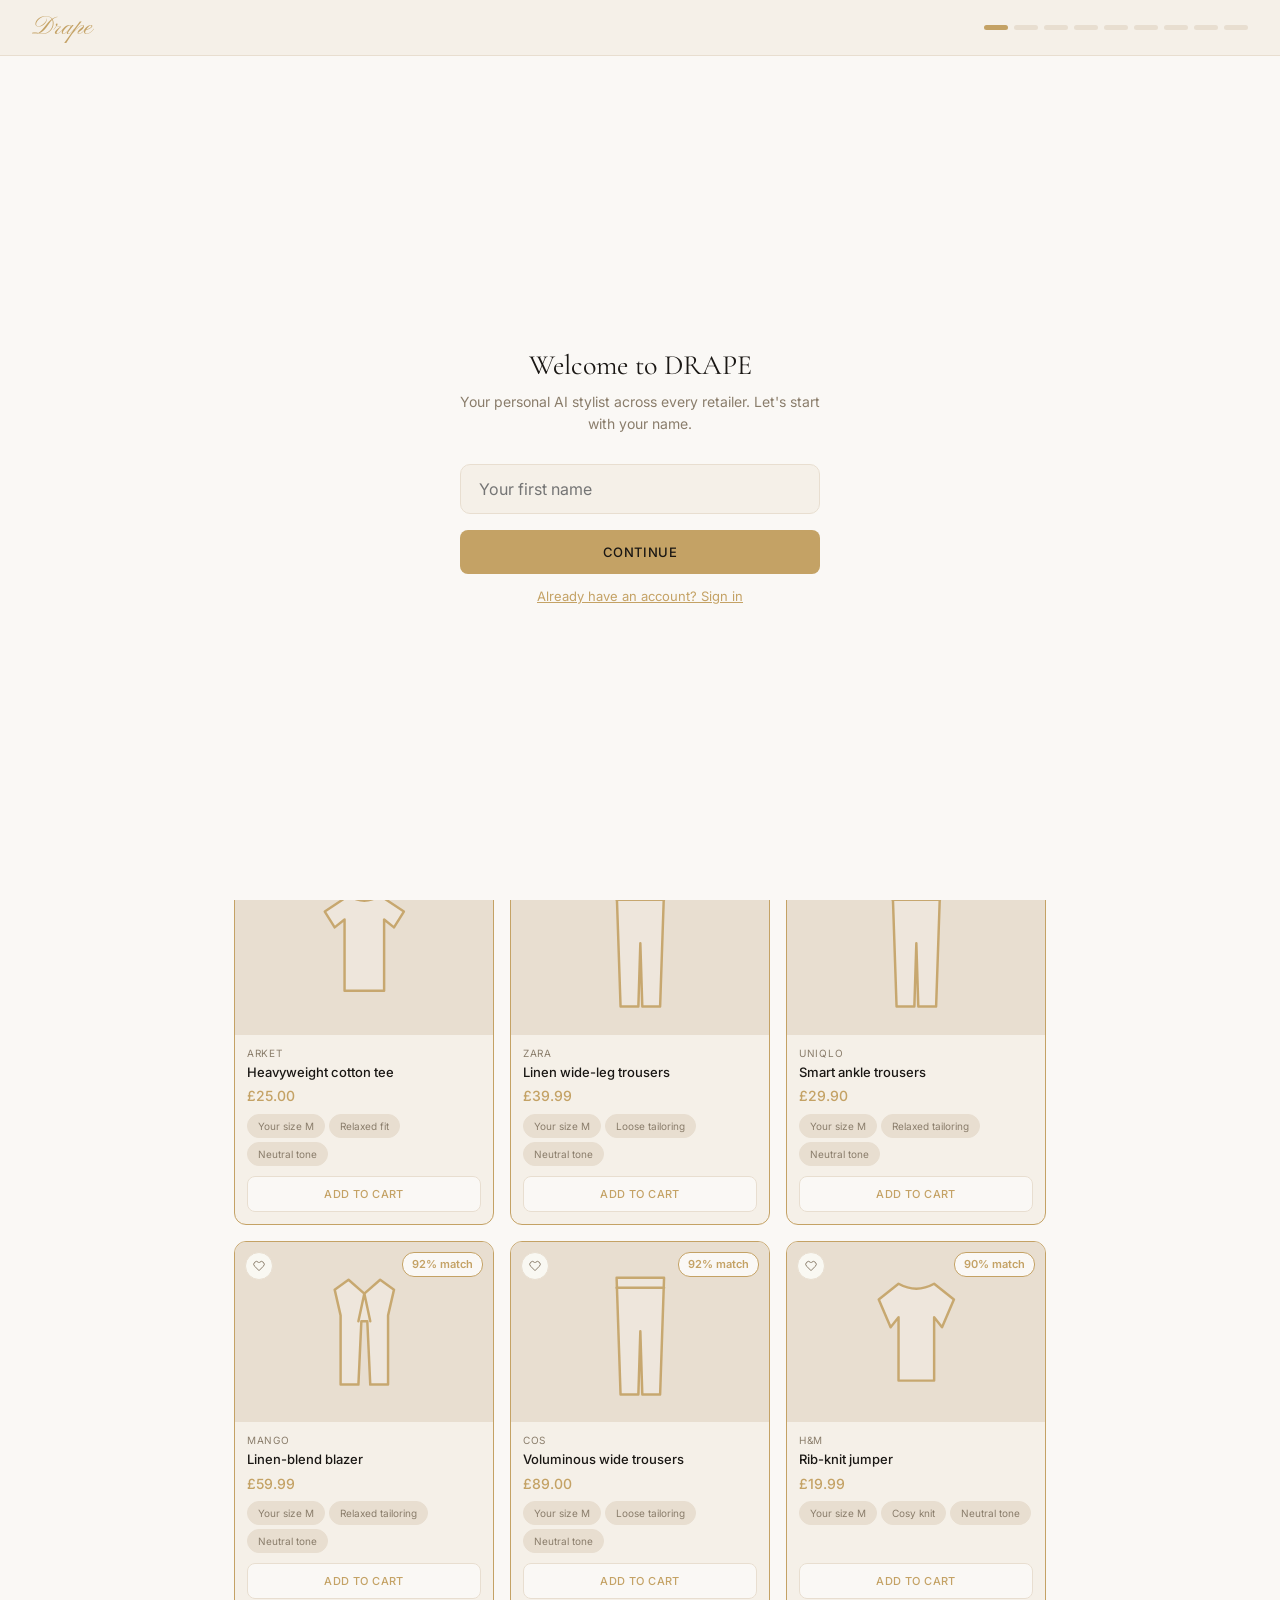
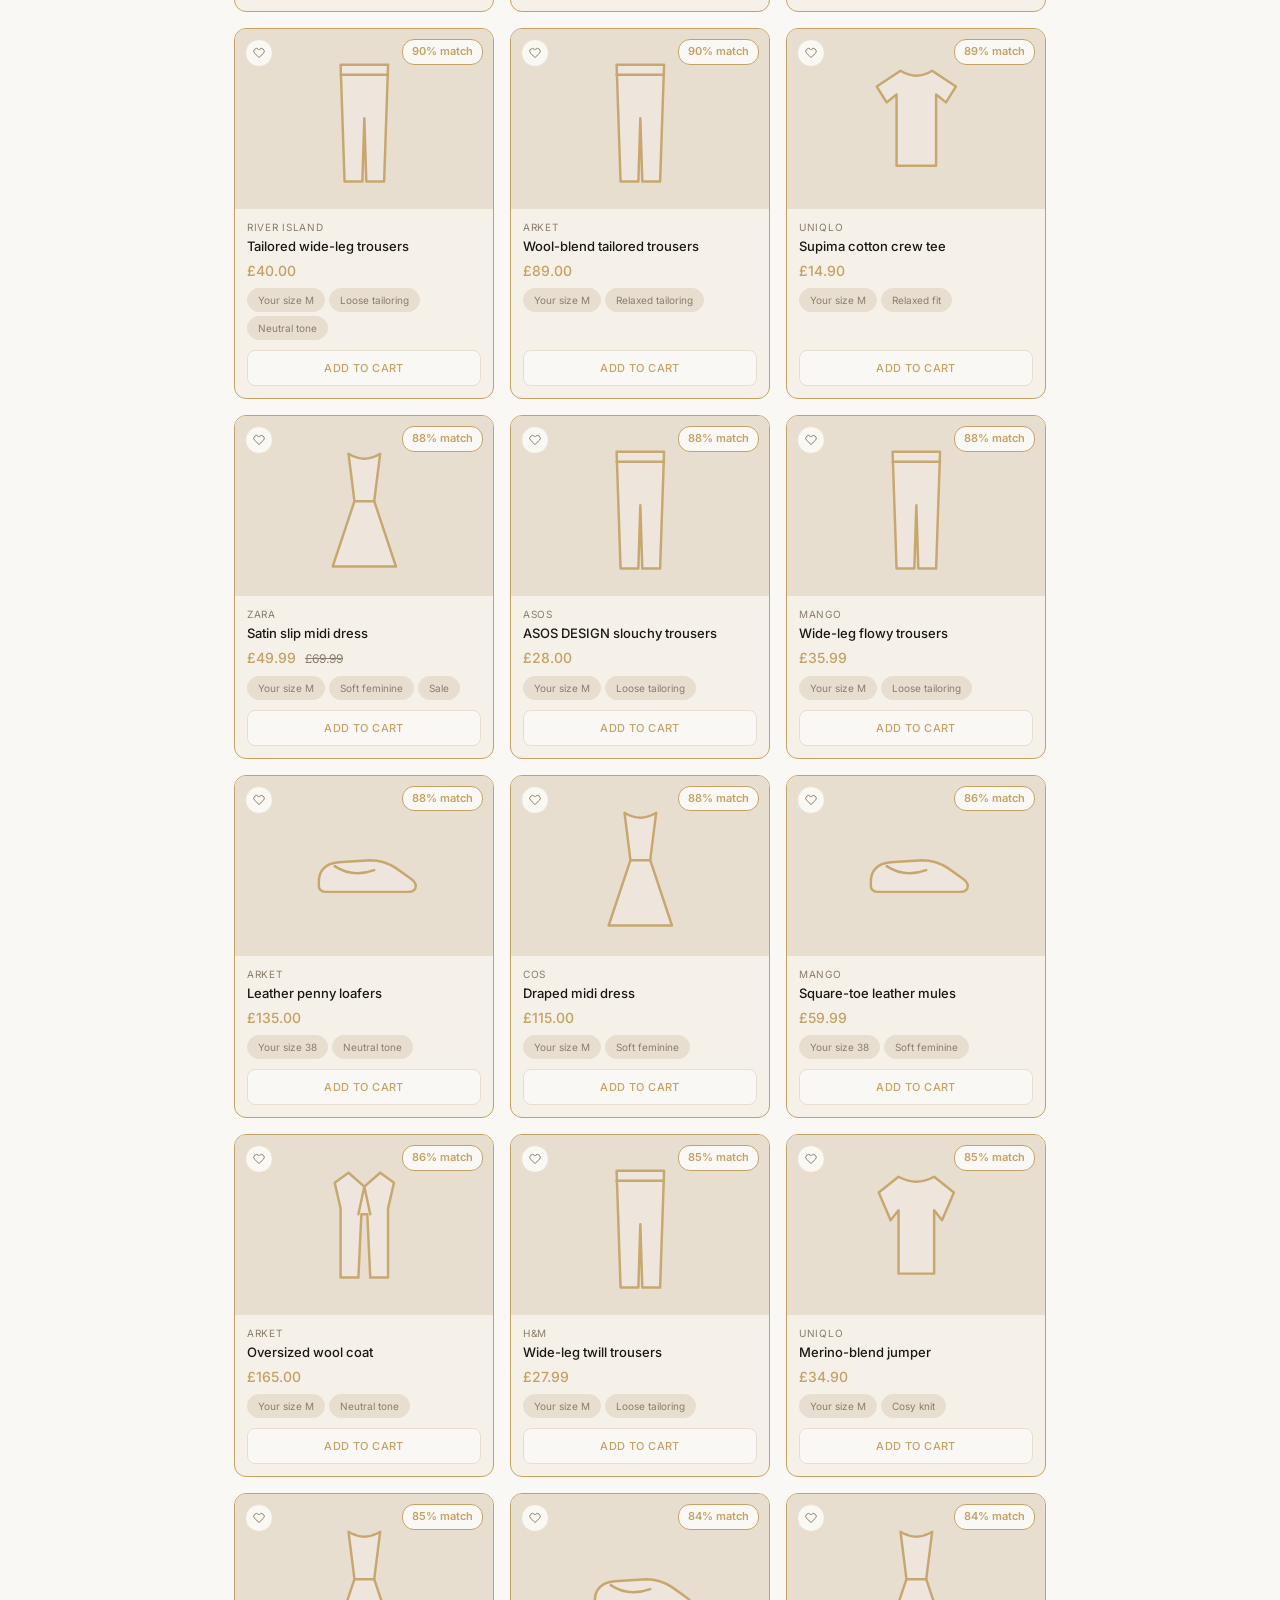
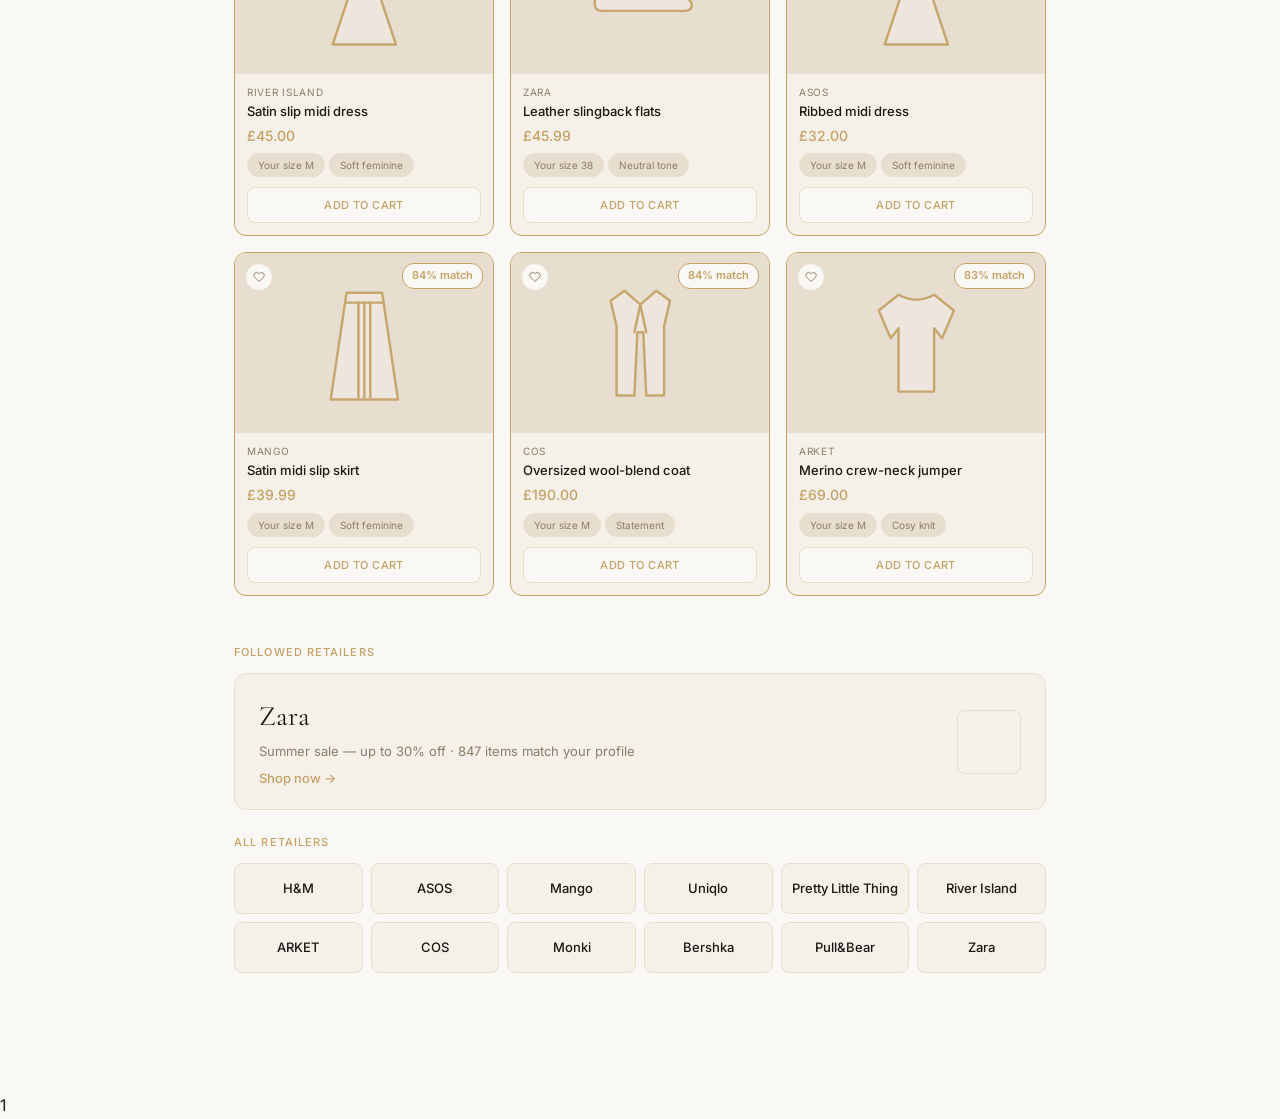
==== index.html @ b26347e7 "edited social feed UI" ====
<!DOCTYPE html>
<html lang="en">
<head>
  <meta charset="UTF-8">
  <meta name="viewport" content="width=device-width, initial-scale=1.0">
  <title>DRAPE — Wear What You Mean</title>
  <link rel="preconnect" href="https://fonts.googleapis.com">
  <link rel="preconnect" href="https://fonts.gstatic.com" crossorigin>
  <link href="https://fonts.googleapis.com/css2?family=Cormorant+Garamond:ital,wght@0,300;0,400;0,500;1,300;1,400&family=Inter:wght@400;500;600&family=Pinyon+Script&family=Playfair+Display:wght@400;500&display=swap" rel="stylesheet">
  <link rel="stylesheet" href="style.css">
</head>
<body>


<!-- ─── TOP NAV ─── -->
<nav>
  <a class="nav-logo" href="#" onclick="return showSection('feed')">Drape</a>
  <div class="nav-links">
    <a href="#" onclick="return showSection('feed')" id="nav-feed" class="active">Discover</a>
    <a href="#" onclick="return showSection('stylist')" id="nav-stylist">AI Stylist</a>
    <a href="#" onclick="return showSection('social')" id="nav-social">Social</a>
    <a href="#" onclick="return showSection('profile')" id="nav-profile">Profile</a>
    <a href="#" onclick="return showSection('cart')" id="nav-cart" class="nav-cart-link">
      <svg class="nav-cart-icon" width="15" height="15" viewBox="0 0 24 24" fill="none" stroke="currentColor" stroke-width="2"><circle cx="9" cy="21" r="1"/><circle cx="20" cy="21" r="1"/><path d="M1 1h4l2.68 13.39a2 2 0 0 0 2 1.61h9.72a2 2 0 0 0 2-1.61L23 6H6"/></svg>
      Cart<span class="nav-cart-count" id="navCartCount" style="display:none;">0</span>
    </a>
    <a href="#" class="nav-cta" onclick="return showSection('stylist')">Get Started</a>
  </div>
</nav>

<!-- ══════════════════════════════════════
     ONBOARDING FLOW
══════════════════════════════════════ -->
<div id="onboarding" style="display:none;position:fixed;inset:0;z-index:500;background:var(--off-white);flex-direction:column;">

  <div class="ob-nav">
    <span class="ob-logo">Drape</span>
    <div class="ob-dots" id="obDots"></div>
  </div>

  <div class="ob-screen active" id="ob0">
    <div class="ob-body">
      <div class="ob-heading">Welcome to DRAPE</div>
      <div class="ob-sub">Your personal AI stylist across every retailer. Let's start with your name.</div>
      <input class="ob-input" id="obNameInput" type="text" placeholder="Your first name" autocomplete="off">
      <button class="ob-btn" onclick="obNextFromName()">Continue</button>
      <div class="ob-link" onclick="obGoTo(10)">Already have an account? Sign in</div>
    </div>
  </div>

  <div class="ob-screen" id="ob1">
    <div class="ob-body">
      <div class="ob-heading">What's your style, <span id="obNameInDNA"></span>?</div>
      <div class="ob-sub">Pick the vibes that feel like you. This builds your style DNA.</div>
      <div class="ob-tag-grid" id="obTagGrid"></div>
      <button class="ob-btn" onclick="obGoTo(2)">Next</button>
    </div>
  </div>

  <div class="ob-screen" id="ob2">
    <div class="ob-body">
      <div class="ob-heading">Colours you love</div>
      <div class="ob-sub">Select the colour families that feel like your wardrobe.</div>
      <div class="ob-colour-grid" id="obLoveGrid"></div>
      <button class="ob-btn" onclick="obGoTo(3)" style="margin-top:20px;">Next</button>
    </div>
  </div>

  <div class="ob-screen" id="ob3">
    <div class="ob-body">
      <div class="ob-heading">Colours you avoid</div>
      <div class="ob-sub">These get filtered out of your recommendations.</div>
      <div class="ob-colour-grid" id="obAvoidGrid"></div>
      <button class="ob-btn" onclick="obGoTo(4)" style="margin-top:20px;">Next</button>
    </div>
  </div>

  <div class="ob-screen ob-screen-scroll" id="ob4">
    <div class="ob-body-scroll">
      <div class="ob-sf-header">
        <div>
          <div class="ob-heading">Your size &amp; fit</div>
          <div class="ob-sub">We'll filter every retailer to items that actually fit you.</div>
        </div>
        <button class="ob-guide-btn" onclick="obOpenGuide()">📏 Size guide</button>
      </div>

      <div class="ob-sf-section-label">Gender sizing</div>
      <div style="display:flex;gap:10px;margin-bottom:4px;">
        <button class="ob-gender-btn active" id="obGenderWomen" onclick="obSelectGender('women',this)">
          <span class="ob-gender-icon">♀</span> Women's
        </button>
        <button class="ob-gender-btn" id="obGenderMen" onclick="obSelectGender('men',this)">
          <span class="ob-gender-icon">♂</span> Men's
        </button>
      </div>

      <div class="ob-sf-divider"></div>
      <div class="ob-sf-section-label">Height</div>
      <div class="ob-sf-height-row">
        <input class="ob-sf-text-input ob-sf-short" id="obHeightFt" type="text" placeholder="ft">
        <input class="ob-sf-text-input ob-sf-short" id="obHeightIn" type="text" placeholder='in'>
        <div class="ob-sf-unit-toggle" id="obHeightUnit">
          <button class="ob-sf-toggle-btn active" onclick="obSetToggle('obHeightUnit', this); obToggleHeightUnit(this)">ft / in</button>
          <button class="ob-sf-toggle-btn" onclick="obSetToggle('obHeightUnit', this); obToggleHeightUnit(this)">cm</button>
        </div>
      </div>

      <div class="ob-sf-divider"></div>
      <div class="ob-sf-section-label">Tops &amp; outerwear</div>
      <div class="ob-sf-field-row">
        <div class="ob-sf-field">
          <div class="ob-sf-field-label">T-shirts &amp; tops</div>
          <select class="ob-sf-select" id="obSizeTshirt"><option value="">—</option><option>XS</option><option>S</option><option>M</option><option>L</option><option>XL</option><option>XXL</option></select>
        </div>
        <div class="ob-sf-field" data-gender="women">
          <div class="ob-sf-field-label">Shirts &amp; blouses</div>
          <select class="ob-sf-select" id="obSizeShirt"><option value="">—</option><option>XS</option><option>S</option><option>M</option><option>L</option><option>XL</option><option>XXL</option></select>
        </div>
      </div>
      <div class="ob-sf-field-row">
        <div class="ob-sf-field">
          <div class="ob-sf-field-label">Knitwear &amp; jumpers</div>
          <select class="ob-sf-select" id="obSizeKnit"><option value="">—</option><option>XS</option><option>S</option><option>M</option><option>L</option><option>XL</option><option>XXL</option></select>
        </div>
        <div class="ob-sf-field">
          <div class="ob-sf-field-label">Jackets &amp; coats</div>
          <select class="ob-sf-select" id="obSizeJacket"><option value="">—</option><option>XS</option><option>S</option><option>M</option><option>L</option><option>XL</option><option>XXL</option></select>
        </div>
      </div>

      <div class="ob-sf-divider"></div>
      <div class="ob-sf-section-label">Bottoms</div>
      <div class="ob-sf-field-row">
        <div class="ob-sf-field">
          <div class="ob-sf-field-label">Waist</div>
          <input class="ob-sf-text-input" id="obSizeWaist" type="text" placeholder='e.g. 30"'>
          <div class="ob-sf-hint">inches or cm</div>
        </div>
        <div class="ob-sf-field">
          <div class="ob-sf-field-label">Inside leg</div>
          <input class="ob-sf-text-input" id="obSizeLeg" type="text" placeholder='e.g. 30"'>
          <div class="ob-sf-hint">inches or cm</div>
        </div>
      </div>
      <div class="ob-sf-field-row" data-gender="women">
        <div class="ob-sf-field">
          <div class="ob-sf-field-label">Skirts</div>
          <select class="ob-sf-select" id="obSizeSkirt"><option value="">—</option><option>XS</option><option>S</option><option>M</option><option>L</option><option>XL</option><option>XXL</option></select>
        </div>
        <div class="ob-sf-field"></div>
      </div>

      <div class="ob-sf-divider" data-gender="women"></div>
      <div class="ob-sf-section-label" data-gender="women">Dresses &amp; occasionwear</div>
      <div class="ob-sf-field-row" data-gender="women">
        <div class="ob-sf-field">
          <div class="ob-sf-field-label">Dresses</div>
          <select class="ob-sf-select" id="obSizeDress"><option value="">—</option><option>XS</option><option>S</option><option>M</option><option>L</option><option>XL</option><option>XXL</option></select>
        </div>
        <div class="ob-sf-field">
          <div class="ob-sf-field-label">Jumpsuits</div>
          <select class="ob-sf-select" id="obSizeJumpsuit"><option value="">—</option><option>XS</option><option>S</option><option>M</option><option>L</option><option>XL</option><option>XXL</option></select>
        </div>
      </div>

      <div class="ob-sf-divider"></div>
      <div class="ob-sf-section-label">Footwear</div>
      <div class="ob-sf-field-row">
        <div class="ob-sf-field">
          <div class="ob-sf-field-label">Shoe size</div>
          <select class="ob-sf-select" id="obSizeShoe">
            <option value="">—</option>
            <option>2</option><option>2.5</option><option>3</option><option>3.5</option>
            <option>4</option><option>4.5</option><option>5</option><option>5.5</option>
            <option>6</option><option>6.5</option><option>7</option><option>7.5</option>
            <option>8</option><option>8.5</option><option>9</option><option>9.5</option>
            <option>10</option><option>10.5</option><option>11</option><option>11.5</option>
            <option>12</option><option>13</option>
          </select>
        </div>
        <div class="ob-sf-field"></div>
      </div>

      <button class="ob-btn" onclick="obGoTo(5)" style="margin-top:20px;flex-shrink:0;">Next</button>
    </div>
  </div>

  <!-- SIZE GUIDE OVERLAY -->
  <div class="ob-guide-overlay" id="obGuideOverlay">
    <div class="ob-guide-sheet">
      <div class="ob-guide-head">
        <span class="ob-guide-title">Size guide</span>
        <button class="ob-guide-close" onclick="obCloseGuide()">✕ Close</button>
      </div>
      <div class="ob-guide-body">
        <div class="ob-guide-gender-toggle">
          <button class="ob-sf-toggle-btn active" id="obGuideWomen" onclick="obGuideGender('women')">Women's</button>
          <button class="ob-sf-toggle-btn" id="obGuideMen" onclick="obGuideGender('men')">Men's</button>
        </div>

        <div class="ob-guide-section">How to measure</div>
        <div class="ob-guide-step"><div class="ob-guide-num">1</div><div><strong>Chest / bust</strong> — around the fullest part of your chest, tape parallel to the floor. <span>Leave a finger's width of room.</span></div></div>
        <div class="ob-guide-step"><div class="ob-guide-num">2</div><div><strong>Waist</strong> — around your natural waist, roughly an inch above your belly button. <span>Breathe out naturally first.</span></div></div>
        <div class="ob-guide-step"><div class="ob-guide-num">3</div><div><strong>Hips</strong> — around the fullest part of your hips, 7–9 inches below your waist. <span>Stand with feet together.</span></div></div>
        <div class="ob-guide-step"><div class="ob-guide-num">4</div><div><strong>Inside leg</strong> — from your crotch seam to the bottom of your ankle. <span>Stand straight, feet slightly apart.</span></div></div>

        <div class="ob-guide-divider"></div>
        <div class="ob-guide-section ob-guide-section-women">Women's clothing sizes</div>
        <table class="ob-guide-table ob-guide-section-women">
          <tr><th>Size</th><th>Chest (in)</th><th>Waist (in)</th><th>Hips (in)</th></tr>
          <tr><td>XS</td><td>30–32</td><td>22–24</td><td>32–34</td></tr>
          <tr><td>S</td><td>32–34</td><td>24–26</td><td>34–36</td></tr>
          <tr><td>M</td><td>34–36</td><td>26–28</td><td>36–38</td></tr>
          <tr><td>L</td><td>36–38</td><td>28–30</td><td>38–40</td></tr>
          <tr><td>XL</td><td>38–40</td><td>30–32</td><td>40–42</td></tr>
        </table>
        <div class="ob-guide-section ob-guide-section-men" style="display:none;">Men's clothing sizes</div>
        <table class="ob-guide-table ob-guide-section-men" style="display:none;">
          <tr><th>Size</th><th>Chest (in)</th><th>Waist (in)</th><th>Neck (in)</th></tr>
          <tr><td>XS</td><td>34–36</td><td>28–30</td><td>14–14.5</td></tr>
          <tr><td>S</td><td>36–38</td><td>30–32</td><td>14.5–15</td></tr>
          <tr><td>M</td><td>38–40</td><td>32–34</td><td>15–15.5</td></tr>
          <tr><td>L</td><td>40–42</td><td>34–36</td><td>15.5–16</td></tr>
          <tr><td>XL</td><td>42–44</td><td>36–38</td><td>16–16.5</td></tr>
        </table>

        <div class="ob-guide-divider"></div>
        <div class="ob-guide-section">Jeans &amp; trousers — waist sizes</div>
        <table class="ob-guide-table">
          <tr><th>Waist (in)</th><th>UK women's</th><th>UK men's</th><th>EU</th></tr>
          <tr><td>26"</td><td>8</td><td>—</td><td>36</td></tr>
          <tr><td>28"</td><td>10</td><td>28</td><td>38</td></tr>
          <tr><td>30"</td><td>12</td><td>30</td><td>40</td></tr>
          <tr><td>32"</td><td>14</td><td>32</td><td>42</td></tr>
          <tr><td>34"</td><td>16</td><td>34</td><td>44</td></tr>
        </table>

        <div class="ob-guide-divider"></div>
        <div class="ob-guide-section">Shoe sizes</div>
        <table class="ob-guide-table">
          <tr><th>UK W</th><th>UK M</th><th>EU</th><th>US W</th><th>US M</th></tr>
          <tr><td>4</td><td>3</td><td>37</td><td>6</td><td>5</td></tr>
          <tr><td>5</td><td>4</td><td>38</td><td>7</td><td>6</td></tr>
          <tr><td>6</td><td>5</td><td>39</td><td>8</td><td>7</td></tr>
          <tr><td>7</td><td>6</td><td>40</td><td>9</td><td>8</td></tr>
          <tr><td>8</td><td>7</td><td>41</td><td>10</td><td>9</td></tr>
        </table>

        <div class="ob-guide-divider"></div>
        <div class="ob-guide-section">Tips</div>
        <div class="ob-guide-tip"><span class="ob-guide-tip-icon">↗</span><div>Between sizes? <span>Size up for outerwear and knitwear, size down for fitted tops and dresses.</span></div></div>
        <div class="ob-guide-tip"><span class="ob-guide-tip-icon">⚖</span><div>Sizes vary by brand — <span>DRAPE shows each retailer's own label once your measurements are saved.</span></div></div>
        <div class="ob-guide-tip"><span class="ob-guide-tip-icon">📐</span><div>No tape measure? <span>Use a piece of string, then lay it flat against a ruler.</span></div></div>
      </div>
    </div>
  </div>

  <div class="ob-screen ob-screen-feed" id="ob5">
    <div class="ob-feed-header">
      <div class="ob-heading" style="font-size:24px;">Like the looks you love</div>
      <div class="ob-sub" style="margin-bottom:0;max-width:100%;text-align:center;">Tap the heart on outfits that feel like you.</div>
    </div>
    <div class="ob-feed-scroll">
      <div class="ob-feed-grid" id="obFeedGrid"></div>
    </div>
    <div class="ob-feed-footer">
      <button class="ob-btn" id="obFeedBtn" style="max-width:480px;">Done — build my profile</button>
    </div>
  </div>

  <div class="ob-screen" id="ob6">
    <div class="ob-body">
      <div style="text-align:center;max-width:340px;">
        <div class="ob-spinner"></div>
        <div class="ob-heading" style="font-size:22px;">Formulating your style profile</div>
        <div class="ob-proc-label" id="obProcLabel">Analysing your taste...</div>
        <div class="ob-prog-wrap"><div class="ob-prog-bar" id="obProgBar" style="width:0%"></div></div>
      </div>
    </div>
  </div>

  <div class="ob-screen" id="ob7">
    <div class="ob-body">
      <div class="ob-check-icon">
        <svg width="28" height="28" viewBox="0 0 24 24" fill="none" stroke="#1A1714" stroke-width="2.5"><polyline points="20 6 9 17 4 12"/></svg>
      </div>
      <div class="ob-heading" style="font-size:22px;margin-bottom:6px;">Style profile formulated</div>
      <div class="ob-sub" style="margin-bottom:20px;">Fashion recommendations ready for you, <span id="obNameInReady" style="color:var(--gold);font-weight:500;"></span>.</div>
      <ul class="ob-check-list">
        <li><div class="ob-tick"><svg width="12" height="12" viewBox="0 0 24 24" fill="none" stroke="var(--gold)" stroke-width="2.5"><polyline points="20 6 9 17 4 12"/></svg></div>Style DNA analysed</li>
        <li><div class="ob-tick"><svg width="12" height="12" viewBox="0 0 24 24" fill="none" stroke="var(--gold)" stroke-width="2.5"><polyline points="20 6 9 17 4 12"/></svg></div>Outfit preferences learned</li>
        <li><div class="ob-tick"><svg width="12" height="12" viewBox="0 0 24 24" fill="none" stroke="var(--gold)" stroke-width="2.5"><polyline points="20 6 9 17 4 12"/></svg></div>Match scores calculated across 12 retailers</li>
        <li><div class="ob-tick"><svg width="12" height="12" viewBox="0 0 24 24" fill="none" stroke="var(--gold)" stroke-width="2.5"><polyline points="20 6 9 17 4 12"/></svg></div>Fashion recommendations formulated</li>
      </ul>
      <button class="ob-btn" onclick="obGoTo(8)">See my recommendations</button>
    </div>
  </div>

  <div class="ob-screen" id="ob8">
    <div class="ob-body">
      <div class="ob-heading" style="font-size:22px;margin-bottom:6px;">Your recommendations are ready</div>
      <div class="ob-sub" style="margin-bottom:20px;">Sign up to unlock your personalised feed, <span id="obNameInSignup" style="color:var(--gold);font-weight:500;"></span>.</div>
      <div class="ob-card">
        <div class="ob-field-wrap"><div class="ob-field-label">Email</div><input class="ob-field" type="email" placeholder="you@example.com"></div>
        <div class="ob-field-wrap"><div class="ob-field-label">Password</div><input class="ob-field" type="password" placeholder="Create a password"></div>
        <div class="ob-field-wrap"><div class="ob-field-label">Confirm password</div><input class="ob-field" type="password" placeholder="Repeat your password"></div>
        <button class="ob-btn" style="max-width:100%;margin-top:8px;" onclick="obFinish(true)">Create account &amp; see my feed</button>
        <div class="ob-link" onclick="obGoTo(10)" style="margin-top:10px;">Already have an account? Sign in</div>
      </div>
    </div>
  </div>

  <div class="ob-screen" id="ob9"></div>

  <div class="ob-screen" id="ob10">
    <div class="ob-body">
      <div class="ob-heading" style="font-size:24px;margin-bottom:6px;">Welcome back</div>
      <div class="ob-sub" style="margin-bottom:20px;">Sign in to your DRAPE account.</div>
      <div class="ob-card">
        <div class="ob-field-wrap"><div class="ob-field-label">Email</div><input class="ob-field" type="email" placeholder="you@example.com"></div>
        <div class="ob-field-wrap">
          <div style="display:flex;justify-content:space-between;align-items:center;margin-bottom:4px;">
            <div class="ob-field-label" style="margin-bottom:0;">Password</div>
            <span class="ob-link" style="margin-top:0;" onclick="obGoTo(11)">Forgot password?</span>
          </div>
          <input class="ob-field" type="password" placeholder="Your password">
        </div>
        <button class="ob-btn" style="max-width:100%;margin-top:8px;" onclick="obFinish()">Sign in</button>
        <div class="ob-link" onclick="obGoTo(0)" style="margin-top:10px;">Don't have an account? Sign up</div>
      </div>
    </div>
  </div>

  <div class="ob-screen" id="ob11">
    <div class="ob-body">
      <div class="ob-heading" style="font-size:24px;margin-bottom:6px;">Reset your password</div>
      <div class="ob-sub" style="margin-bottom:24px;">Enter the email address on your account and we'll send you a reset link.</div>
      <div class="ob-card">
        <div class="ob-field-wrap" style="margin-bottom:16px;">
          <div class="ob-field-label">Email address</div>
          <input class="ob-field" id="obResetEmail" type="email" placeholder="you@example.com">
        </div>
        <button class="ob-btn" style="max-width:100%;" onclick="obSendReset()">Send reset link</button>
        <div class="ob-link" onclick="obGoTo(10)" style="margin-top:10px;">Back to sign in</div>
      </div>
    </div>
  </div>

  <div class="ob-screen" id="ob12">
    <div class="ob-body">
      <div class="ob-email-icon">
        <svg width="28" height="28" viewBox="0 0 24 24" fill="none" stroke="var(--gold)" stroke-width="2"><path d="M4 4h16c1.1 0 2 .9 2 2v12c0 1.1-.9 2-2 2H4c-1.1 0-2-.9-2-2V6c0-1.1.9-2 2-2z"/><polyline points="22,6 12,13 2,6"/></svg>
      </div>
      <div class="ob-heading" style="font-size:22px;margin-bottom:6px;">Check your inbox</div>
      <div class="ob-sub" style="margin-bottom:24px;">We've sent a reset link to <span id="obResetEmailDisplay" style="color:var(--gold);font-weight:500;"></span>. It may take a minute to arrive.</div>
      <button class="ob-btn" onclick="obGoTo(10)">Back to sign in</button>
      <div class="ob-link" onclick="obGoTo(11)" style="margin-top:10px;">Didn't get it? Resend</div>
    </div>
  </div>

</div>

<!-- ══════════════════════════════════════
     SECTION 1: FEED
══════════════════════════════════════ -->
<section id="feed" class="active">


  <div class="feed-hero fade-up">
    <h1>One app.<br><em>Every retailer.</em><br>One AI that knows you.</h1>
    <p>Discover fashion multiple retailers, filtered to your size, style, and taste. No more switching tabs.</p>
    <div class="hero-actions">
      <button class="btn-primary" onclick="return showSection('stylist')">
        <svg width="16" height="16" viewBox="0 0 24 24" fill="none" stroke="currentColor" stroke-width="2"><polygon points="12 2 15.09 8.26 22 9.27 17 14.14 18.18 21.02 12 17.77 5.82 21.02 7 14.14 2 9.27 8.91 8.26 12 2"/></svg>
        Talk to my stylist
      </button>
      <button class="btn-outline" onclick="return showSection('social')">See what's trending</button>
    </div>
  </div>


  <div class="feed-content">


  <div class="search-wrapper fade-up delay-1">
    <input class="search-input" id="homeSearch" type="text" placeholder="Search retailers, brands, styles…" autocomplete="off" onkeydown="if(event.key==='Enter'){event.preventDefault();submitHomeSearch();}">
    <button class="search-btn" onclick="submitHomeSearch()">Search</button>
  </div>


  <div class="pill-row fade-up delay-1">
    <span class="pill on" onclick="togglePill(this)">For you</span>
    <span class="pill" onclick="togglePill(this)">Today's Deals</span>
    <span class="pill" onclick="togglePill(this)">Trending</span>
    <span class="pill" onclick="togglePill(this)">Clothing</span>
    <span class="pill" onclick="togglePill(this)">Accessories</span>
    <span class="pill" onclick="togglePill(this)">Shoes</span>
  </div>


  <div class="stylist-bar fade-up delay-2" onclick="return showSection('stylist')">
    <div class="stylist-bar-left">
      <div class="stylist-icon">
        <svg width="18" height="18" viewBox="0 0 24 24" fill="none" stroke="#1A1714" stroke-width="2"><polygon points="12 2 15.09 8.26 22 9.27 17 14.14 18.18 21.02 12 17.77 5.82 21.02 7 14.14 2 9.27 8.91 8.26 12 2"/></svg>
      </div>
      <div>
        <div class="stylist-bar-title">Ask your AI Stylist</div>
        <div class="stylist-bar-sub">Tell us what you need — we'll find the perfect look</div>
      </div>
    </div>
    <svg width="18" height="18" viewBox="0 0 24 24" fill="none" stroke="rgba(26,23,20,0.55)" stroke-width="2"><line x1="5" y1="12" x2="19" y2="12"/><polyline points="12 5 19 12 12 19"/></svg>
  </div>


  <!-- Filtered product results for the active pill (shared catalogue, same cards as store pages) -->
  <div class="section-label fade-up delay-2 home-grid-head">
    <span id="homeGridLabel">For you</span>
    <span id="homeGridCount" class="home-grid-count"></span>
  </div>
  <div class="rc-grid home-grid fade-up delay-2" id="homeGrid"></div>


  <div class="section-label fade-up delay-2">Followed Retailers</div>
  <div class="featured-card fade-up delay-2" onclick="openRetailer('zara')" style="cursor:pointer;">
    <div>
      <div class="brand">Zara</div>
      <div class="sub">Summer sale — up to 30% off · 847 items match your profile</div>
      <div class="cta">Shop now →</div>
    </div>
    <div style="width:64px;height:64px;background:var(--gold-pale);border-radius:8px;border:1px solid var(--gold-border);"></div>
  </div>


  <div class="section-label fade-up delay-3">All Retailers</div>
  <div class="retailers-grid fade-up delay-3">
    <div class="retailer-tile" onclick="openRetailer('hm')"><div class="r-name">H&M</div></div>
    <div class="retailer-tile" onclick="openRetailer('asos')"><div class="r-name">ASOS</div></div>
    <div class="retailer-tile" onclick="openRetailer('mango')"><div class="r-name">Mango</div></div>
    <div class="retailer-tile" onclick="openRetailer('uniqlo')"><div class="r-name">Uniqlo</div></div>
    <div class="retailer-tile" onclick="openRetailer('plt')"><div class="r-name">Pretty Little Thing</div></div>
    <div class="retailer-tile" onclick="openRetailer('riverisland')"><div class="r-name">River Island</div></div>
    <div class="retailer-tile" onclick="openRetailer('arket')"><div class="r-name">ARKET</div></div>
    <div class="retailer-tile" onclick="openRetailer('cos')"><div class="r-name">COS</div></div>
    <div class="retailer-tile" onclick="openRetailer('monki')"><div class="r-name">Monki</div></div>
    <div class="retailer-tile" onclick="openRetailer('bershka')"><div class="r-name">Bershka</div></div>
    <div class="retailer-tile" onclick="openRetailer('pullbear')"><div class="r-name">Pull&Bear</div></div>
    <div class="retailer-tile" onclick="openRetailer('zara')"><div class="r-name">Zara</div></div>
  </div>


  </div>


</section>


<!-- ══════════════════════════════════════
     SECTION 2: AI STYLIST
══════════════════════════════════════ -->
<section id="stylist">
  <div class="stylist-page">
    <div class="stylist-header">
      <div>
        <h2>Your AI Stylist</h2>
        <div style="font-size:12px;color:var(--text-muted);margin-top:2px;">Powered by Parloa · Microsoft Azure AI</div>
      </div>
      <div class="advisor-toggle">
        <button class="advisor-btn active" onclick="setAdvisor(this)">
          <svg width="14" height="14" viewBox="0 0 24 24" fill="none" stroke="currentColor" stroke-width="2"><polygon points="12 2 15.09 8.26 22 9.27 17 14.14 18.18 21.02 12 17.77 5.82 21.02 7 14.14 2 9.27 8.91 8.26 12 2"/></svg>
          AI Stylist
        </button>
        <button class="advisor-btn" onclick="setAdvisor(this)">
          <svg width="14" height="14" viewBox="0 0 24 24" fill="none" stroke="currentColor" stroke-width="2"><path d="M22 16.92v3a2 2 0 0 1-2.18 2 19.79 19.79 0 0 1-8.63-3.07A19.5 19.5 0 0 1 4.69 12 19.79 19.79 0 0 1 1.65 3.35 2 2 0 0 1 3.62 1.18h3a2 2 0 0 1 2 1.72c.127.96.361 1.903.7 2.81a2 2 0 0 1-.45 2.11L7.91 8.73a16 16 0 0 0 6.29 6.29l1.6-1.6a2 2 0 0 1 2.11-.45c.907.339 1.85.573 2.81.7A2 2 0 0 1 22 16.92z"/></svg>
          Call Advisor
        </button>
      </div>
    </div>


    <div class="chat-window" id="chatWindow">
      <div class="chat-bubble bot fade-up">
        <div class="bubble-tag">DRAPE AI</div>
        Hi! What can I help you with today?
      </div>
    </div>


    <div class="chat-input-area">
      <div class="chat-rating" id="chat-rating" style = "display:none;">
        <span>Rate this response:</span>
        <div class="stars">
          <span onclick="setRating(1)">★</span>
          <span onclick="setRating(2)">★</span>
          <span onclick="setRating(3)">★</span>
          <span onclick="setRating(4)">★</span>
          <span onclick="setRating(5)" class="empty">★</span>
        </div>
      </div>
      <div class="chat-input-row">
        <textarea class="chat-input" id="chatInput" placeholder="Reply to your stylist…" onkeydown="handleEnter(event)"></textarea>
        <button class="chat-send" onclick="sendMessage()">Send →</button>
      </div>
    </div>
  </div>
</section>


<!-- ══════════════════════════════════════
     SECTION 3: SOCIAL
══════════════════════════════════════ -->
<section id="social" style="padding:64px 0 0;">


  <!-- Immersive one-post-per-screen feed (rendered dynamically) -->
  <div class="reels" id="reelsFeed"></div>


  <!-- Prev / next jump chevrons (desktop) -->
  <div class="reels-chevrons">
    <button class="chev-btn" aria-label="Previous post" onclick="reelsScroll(-1)">
      <svg width="18" height="18" viewBox="0 0 24 24" fill="none" stroke="currentColor" stroke-width="2"><polyline points="18 15 12 9 6 15"/></svg>
    </button>
    <button class="chev-btn" aria-label="Next post" onclick="reelsScroll(1)">
      <svg width="18" height="18" viewBox="0 0 24 24" fill="none" stroke="currentColor" stroke-width="2"><polyline points="6 9 12 15 18 9"/></svg>
    </button>
  </div>


  <!-- Comments panel: side drawer on desktop, bottom sheet on mobile -->
  <div class="comments-overlay" id="commentsOverlay" onclick="closeComments()">
    <div class="comments-panel" onclick="event.stopPropagation()">
      <div class="comments-head">
        <h3>Comments</h3>
        <button class="comments-close" aria-label="Close comments" onclick="closeComments()">
          <svg width="18" height="18" viewBox="0 0 24 24" fill="none" stroke="currentColor" stroke-width="2"><line x1="18" y1="6" x2="6" y2="18"/><line x1="6" y1="6" x2="18" y2="18"/></svg>
        </button>
      </div>
      <div class="comments-list" id="commentsList"></div>
      <div class="comments-input-row">
        <div class="comment-av">AB</div>
        <input class="comment-input" id="commentInput" type="text" placeholder="Add a comment…">
        <button class="comment-send" aria-label="Send comment">
          <svg width="18" height="18" viewBox="0 0 24 24" fill="none" stroke="var(--gold)" stroke-width="2"><line x1="22" y1="2" x2="11" y2="13"/><polygon points="22 2 15 22 11 13 2 9 22 2"/></svg>
        </button>
      </div>
    </div>
  </div>


</section>


<!-- ══════════════════════════════════════
     SECTION 4: PROFILE
══════════════════════════════════════ -->
<section id="profile">
  <div class="profile-layout">


    <div class="profile-header fade-up">
      <div class="profile-av-large" id="profileAvatar">AB</div>
      <div style="flex:1;">
        <div class="profile-name">Alicia Baquero</div>
        <div class="profile-sub">Size M · 5'4" · Colombian · London</div>
        <div class="profile-stats">
          <div class="stat-item"><div class="stat-num">314</div><div class="stat-lbl">Matched</div></div>
          <div class="stat-item"><div class="stat-num">18</div><div class="stat-lbl">Saved</div></div>
          <div class="stat-item"><div class="stat-num">5</div><div class="stat-lbl">Ordered</div></div>
          <div class="stat-item"><div class="stat-num">12</div><div class="stat-lbl">Posts</div></div>
        </div>
      </div>
      <button class="btn-outline" style="font-size:13px;padding:10px 20px;">Edit profile</button>
    </div>


    <div class="profile-grid fade-up delay-1">


      <div class="profile-card">
        <h3>What DRAPE knows</h3>
        <div class="knows-row"><span class="knows-label">Neutral palettes</span><div class="knows-track"><div class="knows-fill" style="width:80%"></div></div><span class="knows-pct">80%</span></div>
        <div class="knows-row"><span class="knows-label">Oversized fits</span><div class="knows-track"><div class="knows-fill" style="width:65%"></div></div><span class="knows-pct">65%</span></div>
        <div class="knows-row"><span class="knows-label">Loose tailoring</span><div class="knows-track"><div class="knows-fill" style="width:55%"></div></div><span class="knows-pct">55%</span></div>
        <div class="knows-row"><span class="knows-label">Minimal print</span><div class="knows-track"><div class="knows-fill" style="width:70%"></div></div><span class="knows-pct">70%</span></div>
        <div class="knows-row"><span class="knows-label">Bold colour</span><div class="knows-track"><div class="knows-fill" style="width:22%"></div></div><span class="knows-pct">22%</span></div>
        <div style="margin-top:6px;padding-top:10px;border-top:0.5px solid var(--divider);">
          <div style="font-size:11px;color:var(--text-muted);margin-bottom:4px;">You own everything DRAPE knows. Tap to edit or delete — instantly.</div>
          <a class="export-link" href="#">Export my data</a>
        </div>
      </div>


      <div class="profile-card">
        <h3>Your style DNA</h3>
        <div class="dna-tags" style="margin-bottom:16px;">
          <span class="dna-tag">Soft feminine</span>
          <span class="dna-tag">Relaxed tailoring</span>
          <span class="dna-tag">Earthy pinks</span>
          <span class="dna-tag">Minimal print</span>
          <span class="dna-tag">Smart casual</span>
          <span class="dna-tag">Streetwear-lite</span>
        </div>
        <h3>Colour palette</h3>
        <div id="profilePalette" style="display:flex;gap:8px;align-items:center;margin-bottom:16px;flex-wrap:wrap;">
          <div style="width:28px;height:28px;border-radius:50%;background:#D4A0A8;border:1px solid var(--gold-border);"></div>
          <div style="width:28px;height:28px;border-radius:50%;background:#A8B8D4;border:1px solid var(--gold-border);"></div>
          <div style="width:28px;height:28px;border-radius:50%;background:#E8D9C8;border:1px solid var(--gold-border);"></div>
          <div style="width:28px;height:28px;border-radius:50%;background:#C4A882;border:1px solid var(--gold-border);"></div>
        </div>
        <h3 style="margin-bottom:8px;">Avoids</h3>
        <div id="profileAvoids">
          <div class="avoids-row">Neons · bright red<span class="del-btn" onclick="this.closest('.avoids-row').style.opacity='0.4'">✕ delete</span></div>
          <div class="avoids-row">Orange<span class="del-btn" onclick="this.closest('.avoids-row').style.opacity='0.4'">✕ delete</span></div>
        </div>
      `</div>


      <div class="profile-card" style="grid-column:1/-1;">
        <h3>Body &amp; fit</h3>
        <div style="display:grid;grid-template-columns:repeat(4,1fr);gap:16px;">
          <div><div style="font-size:11px;color:var(--text-muted);text-transform:uppercase;letter-spacing:0.08em;margin-bottom:4px;">Height</div><div id="profileHeight" style="font-size:18px;font-family:var(--font-display);color:var(--text-dark);">—</div></div>
          <div><div style="font-size:11px;color:var(--text-muted);text-transform:uppercase;letter-spacing:0.08em;margin-bottom:4px;">Size</div><div id="profileSize" style="font-size:18px;font-family:var(--font-display);color:var(--text-dark);">—</div></div>
          <div><div style="font-size:11px;color:var(--text-muted);text-transform:uppercase;letter-spacing:0.08em;margin-bottom:4px;">Waist</div><div id="profileWaist" style="font-size:18px;font-family:var(--font-display);color:var(--text-dark);">—</div></div>
          <div><div style="font-size:11px;color:var(--text-muted);text-transform:uppercase;letter-spacing:0.08em;margin-bottom:4px;">Shoe size</div><div id="profileShoe" style="font-size:18px;font-family:var(--font-display);color:var(--text-dark);">—</div></div>
        </div>
      </div>

    </div>


  </div>
</section>


<!-- ══════════════════════════════════════
     SECTION 6: CART + UNIFIED CHECKOUT
══════════════════════════════════════ -->
<section id="cart">
  <div id="cartRoot"></div>
</section>


<!-- ══════════════════════════════════════
     SECTION 7: PRODUCT DETAIL PAGE (PDP)
══════════════════════════════════════ -->
<section id="product">
  <div id="productRoot"></div>
</section>


<!-- SECTION 5: RETAILER CATALOG
══════════════════════════════════════ -->
<section id="retailer" style="padding-top:64px;padding-bottom:72px;">


  <!-- Sub-nav -->
  <div class="rc-nav">
    <button class="rc-back" onclick="return showSection('feed')">
      <svg width="14" height="14" viewBox="0 0 24 24" fill="none" stroke="currentColor" stroke-width="2"><line x1="19" y1="12" x2="5" y2="12"/><polyline points="12 19 5 12 12 5"/></svg>
      Back
    </button>
    <div class="rc-divider"></div>
    <span class="rc-nav-logo">DRAPE</span>
    <div class="rc-divider"></div>
    <span class="rc-nav-brand" id="rc-brand-name">Zara</span>
    <div class="rc-nav-right">
      <div class="rc-matched-pill">
        <svg width="11" height="11" viewBox="0 0 24 24" fill="none" stroke="currentColor" stroke-width="2"><polygon points="12 2 15.09 8.26 22 9.27 17 14.14 18.18 21.02 12 17.77 5.82 21.02 7 14.14 2 9.27 8.91 8.26 12 2"/></svg>
        <span id="rc-matched-text">847 items matched to you</span>
      </div>
      <svg class="rc-icon" width="18" height="18" viewBox="0 0 24 24" fill="none" stroke="currentColor" stroke-width="2"><path d="M19 21l-7-5-7 5V5a2 2 0 0 1 2-2h10a2 2 0 0 1 2 2z"/></svg>
      <svg class="rc-icon" width="18" height="18" viewBox="0 0 24 24" fill="none" stroke="currentColor" stroke-width="2"><path d="M6 2L3 6v14a2 2 0 0 0 2 2h14a2 2 0 0 0 2-2V6l-3-4z"/><line x1="3" y1="6" x2="21" y2="6"/><path d="M16 10a4 4 0 0 1-8 0"/></svg>
    </div>
  </div>


  <!-- Brand hero -->
  <div class="rc-hero">
    <div class="rc-logo-box"><span class="rc-logo-text" id="rc-logo-text">ZARA</span></div>
    <div class="rc-brand-info">
      <div class="rc-title-row">
        <h2 class="rc-brand-h2" id="rc-hero-name">Zara</h2>
        <button class="rc-follow-btn"
          onmouseenter="this.style.background='var(--gold)';this.style.color='var(--cream)';"
          onmouseleave="this.style.background='transparent';this.style.color='var(--gold)';">
          + Follow
        </button>
        <a class="rc-visit-btn" id="rc-visit-link" href="#" onclick="return false">
          Visit site
          <svg width="11" height="11" viewBox="0 0 24 24" fill="none" stroke="currentColor" stroke-width="2"><path d="M18 13v6a2 2 0 0 1-2 2H5a2 2 0 0 1-2-2V8a2 2 0 0 1 2-2h6"/><polyline points="15 3 21 3 21 9"/><line x1="10" y1="14" x2="21" y2="3"/></svg>
        </a>
      </div>
      <!-- AI Stylist button -->
      <div class="rc-stylist-bar" onclick="return showSection('stylist')">
        <div class="rc-stylist-bar-left">
          <div class="rc-stylist-icon">
            <svg width="15" height="15" viewBox="0 0 24 24" fill="none" stroke="#1A1714" stroke-width="2"><polygon points="12 2 15.09 8.26 22 9.27 17 14.14 18.18 21.02 12 17.77 5.82 21.02 7 14.14 2 9.27 8.91 8.26 12 2"/></svg>
          </div>
          <div>
            <div class="rc-stylist-title">Ask your AI Stylist</div>
            <div class="rc-stylist-sub" id="rc-stylist-sub">Get help finding the right look from this retailer</div>
          </div>
        </div>
        <svg width="16" height="16" viewBox="0 0 24 24" fill="none" stroke="rgba(26,23,20,0.55)" stroke-width="2"><line x1="5" y1="12" x2="19" y2="12"/><polyline points="12 5 19 12 12 19"/></svg>
      </div>
      <p class="rc-brand-sub" id="rc-hero-sub">Summer sale · Up to 30% off · Free delivery over £50</p>
      <div class="rc-brand-tags" id="rc-hero-tags"></div>
    </div>
    <div class="rc-overall">
      <div class="rc-overall-num" id="rc-match-num">73%</div>
      <div class="rc-overall-lbl">overall match<br>to your profile</div>
    </div>
  </div>


  <!-- Toolbar -->
  <div class="rc-toolbar">
    <div class="rc-search">
      <svg width="14" height="14" viewBox="0 0 24 24" fill="none" stroke="var(--gold)" stroke-width="2"><circle cx="11" cy="11" r="8"/><line x1="21" y1="21" x2="16.65" y2="16.65"/></svg>
      <input id="rcSearchInput" class="rc-search-input" type="text" placeholder="Search…" autocomplete="off" oninput="setStoreQuery(this.value)">
    </div>
    <div class="rc-filters">
      <span class="rc-filter on" data-cat="all"       onclick="setStoreCat(this,'all')">All</span>
      <span class="rc-filter"    data-cat="newin"     onclick="setStoreCat(this,'newin')">New in</span>
      <span class="rc-filter"    data-cat="tops"      onclick="setStoreCat(this,'tops')">Tops</span>
      <span class="rc-filter"    data-cat="trousers"  onclick="setStoreCat(this,'trousers')">Trousers</span>
      <span class="rc-filter"    data-cat="dresses"   onclick="setStoreCat(this,'dresses')">Dresses</span>
      <span class="rc-filter"    data-cat="outerwear" onclick="setStoreCat(this,'outerwear')">Outerwear</span>
      <span class="rc-filter"    data-cat="sale"      onclick="setStoreCat(this,'sale')">Sale</span>
    </div>
    <select class="rc-sort" id="rcSort" onchange="setStoreSort(this.value)">
      <option value="best">Sort: Best match</option>
      <option value="price-low">Price: low–high</option>
      <option value="price-high">Price: high–low</option>
      <option value="newest">Newest first</option>
    </select>
  </div>


  <!-- Results bar -->
  <div class="rc-results-bar">
    <span class="rc-results-count" id="rc-results-count">1,247 items · showing best matches for you first</span>
    <button class="rc-size-btn" id="rcSizeBtn" onclick="toggleStoreSize(this)">
      <svg width="13" height="13" viewBox="0 0 24 24" fill="none" stroke="currentColor" stroke-width="2"><path d="M20.59 13.41l-7.17 7.17a2 2 0 0 1-2.83 0L2 12V2h10l8.59 8.59a2 2 0 0 1 0 2.82z"/><line x1="7" y1="7" x2="7.01" y2="7"/></svg>
      Show my size only
    </button>
    <div class="rc-view-toggle">
      <button class="rc-view-btn on" data-view="grid" aria-label="Grid view" onclick="setStoreView(this,'grid')">
        <svg width="14" height="14" viewBox="0 0 24 24" fill="none" stroke="currentColor" stroke-width="2"><rect x="3" y="3" width="7" height="7"/><rect x="14" y="3" width="7" height="7"/><rect x="14" y="14" width="7" height="7"/><rect x="3" y="14" width="7" height="7"/></svg>
      </button>
      <button class="rc-view-btn" data-view="list" aria-label="List view" onclick="setStoreView(this,'list')">
        <svg width="14" height="14" viewBox="0 0 24 24" fill="none" stroke="currentColor" stroke-width="2"><line x1="8" y1="6" x2="21" y2="6"/><line x1="8" y1="12" x2="21" y2="12"/><line x1="8" y1="18" x2="21" y2="18"/><line x1="3" y1="6" x2="3.01" y2="6"/><line x1="3" y1="12" x2="3.01" y2="12"/><line x1="3" y1="18" x2="3.01" y2="18"/></svg>
      </button>
    </div>
  </div>


  <!-- Product grid (populated by renderRetailer -> renderCard) -->
  <div class="rc-grid" id="rcGrid"></div>


</section>

<!-- ══════════════════════════════════════
     SECTION 8: SAVED POSTS
══════════════════════════════════════ -->
<section id="saved-posts" style="padding-top:64px;padding-bottom:80px;">
  <div style="max-width:860px;margin:0 auto;padding:32px 24px 0;">
    <div style="display:flex;align-items:center;gap:16px;margin-bottom:28px;padding-bottom:20px;border-bottom:0.5px solid var(--gold-border);">
      <button class="rc-back" onclick="showSection('social')">
        <svg width="14" height="14" viewBox="0 0 24 24" fill="none" stroke="currentColor" stroke-width="2"><line x1="19" y1="12" x2="5" y2="12"/><polyline points="12 19 5 12 12 5"/></svg>
      </button>
      <h2 style="font-family:var(--font-display);font-size:28px;font-weight:400;color:var(--text-dark);">Saved posts</h2>
      <span id="savedPostsCount" style="font-size:13px;color:var(--text-muted);margin-left:auto;"></span>
    </div>
    <div id="savedPostsGrid" style="display:grid;grid-template-columns:repeat(auto-fill,minmax(200px,1fr));gap:16px;"></div>
  </div>
</section>

<!-- ══════════════════════════════════════
     SECTION 9: NEW POST COMPOSER
══════════════════════════════════════ -->
<section id="new-post" style="padding-top:64px;padding-bottom:80px;">
  <div style="max-width:860px;margin:0 auto;padding:32px 24px 0;">
    <div style="display:flex;align-items:center;gap:16px;margin-bottom:28px;padding-bottom:20px;border-bottom:0.5px solid var(--gold-border);">
      <button class="rc-back" onclick="showSection('social')">
        <svg width="14" height="14" viewBox="0 0 24 24" fill="none" stroke="currentColor" stroke-width="2"><line x1="19" y1="12" x2="5" y2="12"/><polyline points="12 19 5 12 12 5"/></svg>
      </button>
      <h2 style="font-family:var(--font-display);font-size:28px;font-weight:400;color:var(--text-dark);">New post</h2>
    </div>
    <div style="display:grid;grid-template-columns:1fr 1fr;gap:32px;">
      <div>
        <div style="font-size:10px;font-weight:500;color:var(--text-muted);text-transform:uppercase;letter-spacing:0.08em;margin-bottom:8px;">Caption</div>
        <textarea id="newPostCaption" style="width:100%;min-height:80px;background:var(--cream);border:0.5px solid var(--gold-border);border-radius:8px;padding:10px 12px;font-size:13px;font-family:var(--font-body);color:var(--text-dark);outline:none;resize:vertical;margin-bottom:18px;" placeholder=""></textarea>
        <div style="font-size:10px;font-weight:500;color:var(--text-muted);text-transform:uppercase;letter-spacing:0.08em;margin-bottom:8px;">Photos</div>
        <div style="margin-bottom:18px;">
          <label style="width:72px;height:72px;border-radius:10px;border:0.5px dashed var(--gold-border);display:flex;flex-direction:column;align-items:center;justify-content:center;gap:4px;color:var(--text-muted);font-size:10px;cursor:pointer;">
            <svg width="20" height="20" viewBox="0 0 24 24" fill="none" stroke="currentColor" stroke-width="2"><line x1="12" y1="5" x2="12" y2="19"/><line x1="5" y1="12" x2="19" y2="12"/></svg>
            Add
            <input type="file" accept="image/*" style="display:none;" multiple>
          </label>
        </div>
        <div style="display:flex;align-items:center;gap:8px;padding:10px 0;border-top:0.5px solid var(--gold-border);">
          <svg width="16" height="16" viewBox="0 0 24 24" fill="none" stroke="var(--text-muted)" stroke-width="2"><line x1="4" y1="9" x2="20" y2="9"/><line x1="4" y1="15" x2="20" y2="15"/><line x1="10" y1="3" x2="8" y2="21"/><line x1="16" y1="3" x2="14" y2="21"/></svg>
          <span style="font-size:11px;color:var(--text-muted);flex-shrink:0;">Hashtags</span>
          <input id="newPostHashtags" type="text" style="flex:1;background:var(--cream);border:0.5px solid var(--gold-border);border-radius:6px;padding:6px 10px;font-size:11px;color:var(--text-dark);font-family:var(--font-body);outline:none;" placeholder="#OOTD #Zara">
        </div>
      </div>
      <div>
        <div style="font-size:10px;font-weight:500;color:var(--text-muted);text-transform:uppercase;letter-spacing:0.08em;margin-bottom:8px;">Tag items in this outfit</div>
        <div id="newPostTaggedItems"></div>
        <button onclick="showSection('feed')" style="display:flex;align-items:center;gap:6px;padding:8px 10px;border:0.5px dashed var(--gold-border);border-radius:8px;font-size:11px;color:var(--text-muted);background:none;width:100%;cursor:pointer;margin-top:4px;font-family:var(--font-body);">
          <svg width="14" height="14" viewBox="0 0 24 24" fill="none" stroke="currentColor" stroke-width="2"><line x1="12" y1="5" x2="12" y2="19"/><line x1="5" y1="12" x2="19" y2="12"/></svg>
          Tag another item from Drape
        </button>
      </div>
    </div>
    <div style="display:flex;justify-content:flex-end;margin-top:32px;">
      <button onclick="submitNewPost()" class="btn-primary">Post</button>
    </div>
  </div>
</section>

<!-- ─── BOTTOM NAV ─── -->
<nav class="bottom-nav">
  <button class="bnav-item active" id="bnav-feed" onclick="return showSection('feed')">
    <svg class="bnav-icon" viewBox="0 0 24 24" fill="none" stroke="currentColor" stroke-width="1.5"><path d="M3 9l9-7 9 7v11a2 2 0 0 1-2 2H5a2 2 0 0 1-2-2z"/></svg>
    Feed
  </button>
  <button class="bnav-item" id="bnav-stylist" onclick="return showSection('stylist')">
    <svg class="bnav-icon" viewBox="0 0 24 24" fill="none" stroke="currentColor" stroke-width="1.5"><polygon points="12 2 15.09 8.26 22 9.27 17 14.14 18.18 21.02 12 17.77 5.82 21.02 7 14.14 2 9.27 8.91 8.26 12 2"/></svg>
    Stylist
  </button>
  <button class="bnav-item" id="bnav-social" onclick="return showSection('social')">
    <svg class="bnav-icon" viewBox="0 0 24 24" fill="none" stroke="currentColor" stroke-width="1.5"><path d="M17 21v-2a4 4 0 0 0-4-4H5a4 4 0 0 0-4 4v2"/><circle cx="9" cy="7" r="4"/><path d="M23 21v-2a4 4 0 0 0-3-3.87"/><path d="M16 3.13a4 4 0 0 1 0 7.75"/></svg>
    Social
  </button>
  <button class="bnav-item" id="bnav-profile" onclick="return showSection('profile')">
    <svg class="bnav-icon" viewBox="0 0 24 24" fill="none" stroke="currentColor" stroke-width="1.5"><path d="M20 21v-2a4 4 0 0 0-4-4H8a4 4 0 0 0-4 4v2"/><circle cx="12" cy="7" r="4"/></svg>
    Profile
  </button>
  <button class="bnav-item" id="bnav-cart" onclick="return showSection('cart')">
    <span class="bnav-icon-wrap">
      <svg class="bnav-icon" viewBox="0 0 24 24" fill="none" stroke="currentColor" stroke-width="1.5"><circle cx="9" cy="21" r="1"/><circle cx="20" cy="21" r="1"/><path d="M1 1h4l2.68 13.39a2 2 0 0 0 2 1.61h9.72a2 2 0 0 0 2-1.61L23 6H6"/></svg>
      <span class="bnav-badge" id="bnavCartCount" style="display:none;">0</span>
    </span>
    Cart
  </button>
</nav>

<!-- Compose FAB (social only) -->
<button class="compose-btn" id="composeFab" style="display:none;" title="New post" onclick="return showSection('new-post')">
  <svg width="22" height="22" viewBox="0 0 24 24" fill="none" stroke="#1A1714" stroke-width="2"><line x1="12" y1="5" x2="12" y2="19"/><line x1="5" y1="12" x2="19" y2="12"/></svg>
</button>
<!-- Saved posts FAB (social only) -->
<button class="compose-btn" id="savedFab" style="display:none;bottom:140px;" title="Saved posts" onclick="return showSection('saved-posts')">
  <svg width="22" height="22" viewBox="0 0 24 24" fill="none" stroke="#1A1714" stroke-width="2"><path d="M19 21l-7-5-7 5V5a2 2 0 0 1 2-2h10a2 2 0 0 1 2 2z"/></svg>
</button>


<script>const ANTHROPIC_API_KEY = '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';</script>
<script>
  const sections = ['feed', 'stylist', 'social', 'profile', 'retailer', 'cart', 'product', 'saved-posts', 'new-post'];
  const BASE_SECTIONS = ['feed', 'stylist', 'social', 'profile', 'cart'];


  /* Low-level: show one section + sync the nav highlight. No URL side-effects. */
  function _renderSection(id) {
    sections.forEach(s => {
      const el = document.getElementById(s);
      el.classList.toggle('active', s === id);
      if (['stylist', 'social', 'retailer', 'cart', 'product', 'saved-posts', 'new-post'].includes(s)) {
      el.style.display = s === id ? (s === 'stylist' ? 'flex' : 'block') : 'none';
    }
    });
    sections.forEach(s => {
      const navEl = document.getElementById('nav-' + s);
      if (navEl) navEl.classList.toggle('active', s === id);
      const bEl = document.getElementById('bnav-' + s);
      if (bEl) bEl.classList.toggle('active', s === id);
    });
    document.getElementById('composeFab').style.display = 'none';
    document.getElementById('savedFab').style.display = 'none';
    if (id === 'social') {
      document.getElementById('composeFab').style.display = 'flex';
      document.getElementById('savedFab').style.display = 'flex';
      const rf = document.getElementById('reelsFeed');
      if (rf) rf.scrollTop = 0;
    }
    if (id === 'saved-posts') renderSavedPostsPage();
    window.scrollTo(0, 0);
  }


  /* -- Hash router ----------------------------------------------
     Real URLs: #/feed ... #/cart for tabs, #/store/:id for a store,
     #/product/:token for a PDP. openRetailer / openProduct push their
     own hashes so the browser Back button walks product -> store -> home,
     and a store/product URL survives a refresh. */
  function navHash(t) { if (location.hash === t) applyRoute(); else location.hash = t; }


  function showSection(id) {
    if (id === 'cart') cartView = 'cart';   // a fresh Cart click always opens the basket
    navHash('#/' + id);
    return false;                           // cancels the host <a href="#"> default
  }


  function applyRoute() {
    const h = location.hash || '';
    let m;
    if ((m = h.match(/^#\/store\/([\w-]+)$/)) && RETAILERS[m[1]]) {
      renderRetailer(m[1]);
      _renderSection('retailer');
    } else if ((m = h.match(/^#\/product\/(.+)$/))) {
      const p = resolveProductToken(decodeURIComponent(m[1]));
      if (p) { currentProduct = p; pdpSize = 'M'; pdpQty = 1; renderProductPage(); _renderSection('product'); }
      else { _renderSection('feed'); }
    } else {
      m = h.match(/^#\/([\w-]+)$/);
      const id = (m && BASE_SECTIONS.includes(m[1])) ? m[1] : 'feed';
      if (id === 'cart') renderCartPage();
      _renderSection(id);
    }
  }


  window.addEventListener('hashchange', applyRoute);


  // Initial display state (overlayed sections hidden until routed)
  document.getElementById('stylist').style.display = 'none';
  document.getElementById('social').style.display = 'none';
  document.getElementById('retailer').style.display = 'none';
  document.getElementById('cart').style.display = 'none';
  document.getElementById('product').style.display = 'none';


  /* ─── HOME / FEED filter pills (single-select, default "For you") ─────────
     Pulls from the SHARED catalogue across ALL retailers (ALL_PRODUCTS), so
     each result card opens its PDP and adds to the same unified cart. */
  let homeFilter = 'For you';
  function togglePill(el) {
    document.querySelectorAll('.pill-row .pill').forEach(p => p.classList.remove('on'));
    el.classList.add('on');
    homeFilter = el.textContent.trim();
    renderHomeGrid();
  }
  function renderHomeGrid() {
    const grid = document.getElementById('homeGrid');
    if (!grid) return;
    let list = ALL_PRODUCTS.slice();
    switch (homeFilter) {
      case "Today's Deals": list = list.filter(e => e.it.onSale).sort((a, b) => b.it.m - a.it.m); break;
      case 'Trending':      list = list.filter(e => e.it.trending).sort((a, b) => b.it.trendingScore - a.it.trendingScore); break;
      case 'Clothing':      list = list.filter(e => ['tops', 'trousers', 'dresses', 'outerwear'].includes(e.it.category)).sort((a, b) => b.it.m - a.it.m); break;
      case 'Accessories':   list = list.filter(e => e.it.category === 'accessories').sort((a, b) => b.it.m - a.it.m); break;
      case 'Shoes':         list = list.filter(e => e.it.category === 'shoes').sort((a, b) => b.it.m - a.it.m); break;
      default:              list.sort((a, b) => b.it.m - a.it.m); // For you → best match first
    }
    const lbl = document.getElementById('homeGridLabel');
    if (lbl) lbl.textContent = homeFilter;
    const cnt = document.getElementById('homeGridCount');
    if (cnt) cnt.textContent = list.length + ' item' + (list.length === 1 ? '' : 's');
    const top = list.slice(0, 24);
    grid.innerHTML = top.length
      ? top.map(e => renderCard(e.it, e.brand, e.key, e.idx)).join('')
      : '<div class="rc-grid-empty">Nothing here right now — try another filter.</div>';
  }
  /* Search submit (click or Enter) → open the AI Stylist with the typed text
     as the opening query. Empty submit opens the stylist with no prefilled prompt. */
  function submitHomeSearch() {
    const inp = document.getElementById('homeSearch');
    const q = inp ? inp.value.trim() : '';
    showSection('stylist');
    if (q) { askStylist(q); if (inp) inp.value = ''; }
  }
  function askStylist(q) {
    const ci = document.getElementById('chatInput');
    if (!ci) return;
    ci.value = q;
    sendMessage();
  }


  function setAdvisor(btn) {
    document.querySelectorAll('.advisor-btn').forEach(b => b.classList.remove('active'));
    btn.classList.add('active');
  }


  function toggleLike(btn) {
    btn.classList.toggle('liked');
    const svgPath = btn.querySelector('path');
    if (btn.classList.contains('liked')) {
      svgPath.setAttribute('fill', '#C0392B');
      svgPath.setAttribute('stroke', '#C0392B');
    } else {
      svgPath.setAttribute('fill', 'none');
      svgPath.setAttribute('stroke', 'currentColor');
    }
  }


  function setRating(n) {
    document.querySelectorAll('.stars span').forEach((s, i) => {
      s.classList.toggle('empty', i >= n);
    });
  }


  // ─── PASTE THIS IN YOUR index.html SCRIPT BLOCK ───
  // Replace your existing sendMessage function, botReplies, replyIndex,
  // setRating, and handleEnter with everything below.
  // It requires RETAILERS and garmentIcon to already exist in the same script block
  // (they do in your doc5 file).

  const stylistMessages = [];
  let hasRecommended = false;

  const STYLIST_SYSTEM = `You are DRAPE's AI Stylist — a warm, witty, and genuinely helpful personal shopper.
You know this user's style profile: size M, 5'4", loves neutral palettes, loose tailoring, earthy pinks and soft blues. Avoids orange and neons. Budget around £20–80 per item.

Ask the user clarifying questions before giving any recommendations. It's very important to ask questions one at a time.

IMPORTANT: When recommending products, you MUST only recommend items that exist in the DRAPE catalogue below. Always pick 2-4 real items from this list that best match the user's request. Format recommendations by outputting a special JSON block at the end of your message like this:

RECOMMENDATIONS:[{"retailer":"Zara","index":0},{"retailer":"Mango","index":2}]

The retailer must match exactly (case-sensitive). The index is the item's position (0-based) in that retailer's items array.

Available catalogue:
ZARA (key: zara): 0=Linen wide-leg trousers £39.99, 1=Satin slip midi dress £49.99, 2=Oversized linen blazer £69.99, 3=Ribbed knit top £25.99, 4=Pleated midi skirt £35.99, 5=Cropped wool cardigan £45.99, 6=Poplin shirt dress £39.99, 7=High-waist tailored trousers £39.99, 8=Floral print maxi dress £59.99, 9=Faux-leather biker jacket £69.99, 10=Knitted polo vest £29.99, 11=Neon orange crop jacket £55.99
H&M (key: hm): 0=Rib-knit jumper £19.99, 1=Wide-leg twill trousers £27.99, 2=Oversized cotton shirt £24.99, 3=Linen-blend midi dress £34.99, 4=Ribbed tank top £9.99, 5=Tailored blazer £44.99, 6=Pleated trousers £29.99, 7=Cropped denim jacket £34.99, 8=Floral wrap dress £29.99, 9=Sequin mini dress £39.99, 10=Neon pink hoodie £24.99
MANGO (key: mango): 0=Linen-blend blazer £59.99, 1=Wide-leg flowy trousers £35.99, 2=Satin midi slip skirt £39.99, 3=Knitted halter top £25.99, 4=Oversized poplin shirt £29.99, 5=Belted trench coat £79.99, 6=Ribbed knit dress £45.99, 7=Pleated palazzo trousers £39.99, 8=Floral midi dress £49.99, 9=Leather-effect leggings £35.99, 10=Fuchsia tailored suit £99.99
ASOS (key: asos): 0=ASOS DESIGN slouchy trousers £28, 1=Ribbed midi dress £32, 2=Oversized dad blazer £55, 3=Knitted lounge set £40, 4=Straight-leg jeans £30, 5=Linen shirt £26, 6=Pleated maxi skirt £34, 7=Faux-leather trench £65, 8=Bias-cut slip dress £28, 9=Cargo mini skirt £25, 10=Bright orange co-ord £42
UNIQLO (key: uniqlo): 0=Smart ankle trousers £29.90, 1=Supima cotton crew tee £14.90, 2=Merino-blend jumper £34.90, 3=Linen-blend shirt £29.90, 4=Pleated wide trousers £39.90, 5=Rayon midi dress £39.90, 6=Ultra Light Down jacket £69.90, 7=Ribbed knit cardigan £34.90, 8=Wide straight jeans £39.90, 9=Fleece half-zip £24.90
ARKET (key: arket): 0=Heavyweight cotton tee £25, 1=Wool-blend tailored trousers £89, 2=Oversized wool coat £165, 3=Merino crew-neck jumper £69, 4=Linen A-line dress £79, 5=Organic poplin shirt £55, 6=Pleated midi skirt £69, 7=Relaxed tapered jeans £75, 8=Quilted liner jacket £115, 9=Knitted polo shirt £49
COS (key: cos): 0=Voluminous wide trousers £89, 1=Draped midi dress £115, 2=Oversized wool-blend coat £190, 3=Cashmere roll-neck £125, 4=Organic-cotton poplin shirt £69, 5=Sculpted A-line skirt £79, 6=Tailored straight-leg trousers £89, 7=Knitted column dress £99, 8=Relaxed selvedge jeans £89, 9=Structured leather tote £150
RIVER ISLAND (key: riverisland): 0=Tailored wide-leg trousers £40, 1=Satin slip midi dress £45, 2=Oversized boyfriend blazer £65, 3=Ribbed knit jumper £32, 4=Pleated midi skirt £38, 5=Oversized poplin shirt £30, 6=Straight-leg jeans £40, 7=Belted trench coat £85, 8=Bias-cut maxi dress £48, 9=Faux-leather mini skirt £35, 10=Bright orange blazer £70
PLT (key: plt): 0=Ribbed bodycon midi dress £22, 1=Oversized blazer dress £38, 2=Knitted lounge co-ord £30, 3=Satin cowl-neck top £16, 4=Wide-leg tailored trousers £28, 5=Faux-leather mini skirt £22, 6=Slinky maxi dress £26, 7=Cropped puffer jacket £40, 8=Cut-out bandage dress £25, 9=Neon green co-ord set £35, 10=Hot pink corset top £18
MONKI (key: monki): 0=Mom-fit jeans £35, 1=Oversized graphic tee £15, 2=Ribbed knit midi dress £30, 3=Cropped cardigan £28, 4=Wide-leg cord trousers £32, 5=Pleated mini skirt £22, 6=Boxy denim jacket £45, 7=Slinky cami dress £25, 8=Fluffy knit jumper £30, 9=Bright orange cargo pants £36
BERSHKA (key: bershka): 0=Baggy carpenter jeans £29.99, 1=Oversized poplin shirt £22.99, 2=Knitted vest top £15.99, 3=Faux-leather trench £45.99, 4=Slinky halter midi dress £19.99, 5=Cargo parachute trousers £29.99, 6=Cropped boxy tee £12.99, 7=Pleated tennis skirt £19.99, 8=Acid-wash denim jacket £39.99, 9=Neon green crop top £12.99
PULL&BEAR (key: pullbear): 0=Relaxed straight jeans £29.99, 1=Oversized hoodie £25.99, 2=Boxy knit jumper £27.99, 3=Flowy wide trousers £25.99, 4=Cropped poplin shirt £19.99, 5=Ribbed midi dress £22.99, 6=Faux-leather bomber £45.99, 7=Denim mini skirt £19.99, 8=Baggy cargo trousers £29.99, 9=Bright orange windbreaker £39.99

Keep responses short and conversational. Only include the RECOMMENDATIONS block when you have specific items to suggest. Do not mention you are Claude or made by Anthropic.`;

  function handleEnter(e) {
    if (e.key === 'Enter' && !e.shiftKey) {
      e.preventDefault();
      sendMessage();
    }
  }

  function setRating(n) {
    document.querySelectorAll('.stars span').forEach((s, i) => {
      s.classList.toggle('empty', i >= n);
    });
  }

  function parseRecommendations(text) {
    const match = text.match(/RECOMMENDATIONS:(\[.*?\])/s);
    if (!match) return null;
    try { return JSON.parse(match[1]); } catch { return null; }
  }

  function cleanText(text) {
    return text.replace(/RECOMMENDATIONS:\[.*?\]/s, '').trim();
  }

  function renderRecCards(recs) {
    if (!recs || !recs.length) return '';
    const cards = recs.map(r => {
      const retailerKey = Object.keys(RETAILERS).find(k => RETAILERS[k].name === r.retailer) || r.retailer.toLowerCase().replace(/[^a-z]/g,'');
      const retailer = RETAILERS[retailerKey];
      if (!retailer || !retailer.items[r.index]) return '';
      const it = retailer.items[r.index];
      const high = it.m >= 75;
      const badgeClass = high ? 'rc-badge-high' : (it.m >= 50 ? 'rc-badge-mid' : 'rc-badge-low');
      const cardId = 'crec-' + retailerKey + '-' + r.index;
      return `<div class="chat-rec-card${high ? ' rc-high' : ''}" onclick="openProductFromRetailer('${retailerKey}', ${r.index})">
        <div class="chat-rec-img">
          <div class="rc-illustration">${garmentIcon(it.k)}</div>
          <div class="chat-rec-badge rc-badge ${badgeClass}">${it.m}%</div>
        </div>
        <div class="chat-rec-info">
          <div class="chat-rec-brand">${retailer.name}</div>
          <div class="chat-rec-name">${it.n}</div>
          <div class="chat-rec-price">${it.p}</div>
          <button class="chat-rec-btn" id="${cardId}" onclick="event.stopPropagation(); chatRecAddToCart('${retailerKey}', ${r.index}, this)">Add to cart</button>
        </div>
      </div>`;
    }).join('');
    return `<div class="chat-recs">${cards}</div>`;
  }

  function chatRecAddToCart(key, idx, btn) {
    const r = RETAILERS[key];
    if (!r || !r.items[idx]) return;
    const it = r.items[idx];
    const sizeTag = (it.t || []).find(t => /size/i.test(t)) || '';
    Cart.add({ id: 'i:' + r.name + ':' + it.n, retailer: r.name, name: it.n, priceLabel: it.p, price: parsePrice(it.p), size: sizeTag, match: it.m, k: it.k });
    btn.textContent = '✓ Added';
    btn.classList.add('added');
    btn.disabled = true;
    toast(it.n + ' added to cart');
  }

  async function sendMessage() {
    const input = document.getElementById('chatInput');
    const text = input.value.trim();
    if (!text) return;

    const cw = document.getElementById('chatWindow');

    const userBubble = document.createElement('div');
    userBubble.className = 'chat-bubble user fade-up';
    userBubble.textContent = text;
    cw.appendChild(userBubble);

    input.value = '';
    stylistMessages.push({ role: 'user', content: text });

    const botBubble = document.createElement('div');
    botBubble.className = 'chat-bubble bot fade-up';
    botBubble.innerHTML = '<div class="bubble-tag">DRAPE AI</div><span class="chat-msg-text">...</span>';
    cw.appendChild(botBubble);
    cw.scrollTop = cw.scrollHeight;

    try {
      const response = await fetch('https://api.anthropic.com/v1/messages', {
        method: 'POST',
        headers: {
          'Content-Type': 'application/json',
          'x-api-key': ANTHROPIC_API_KEY,
          'anthropic-version': '2023-06-01',
          'anthropic-dangerous-direct-browser-access': 'true'
        },
        body: JSON.stringify({
          model: 'claude-sonnet-4-5',
          max_tokens: 500,
          system: STYLIST_SYSTEM,
          messages: stylistMessages
        })
      });

      const data = await response.json();

      if (!response.ok) {
        botBubble.querySelector('.chat-msg-text').textContent = "Sorry, something went wrong — try again in a moment.";
        return;
      }

      const rawReply = data.content[0].text;
      stylistMessages.push({ role: 'assistant', content: rawReply });

      const recs = parseRecommendations(rawReply);
      const displayText = cleanText(rawReply);

      botBubble.querySelector('.chat-msg-text').textContent = displayText;

      if (recs && recs.length) {
        hasRecommended = true;
        const recsHtml = renderRecCards(recs);
        if (recsHtml) {
          const recsDiv = document.createElement('div');
          recsDiv.innerHTML = recsHtml;
          botBubble.appendChild(recsDiv.firstChild);
        }
        // Show rating after first recommendation
        const rating = document.getElementById('chatRating');
        if (rating) rating.style.display = 'flex';
      }

      cw.scrollTop = cw.scrollHeight;

    } catch (err) {
      console.error('API Error:', err);
      botBubble.querySelector('.chat-msg-text').textContent = "Sorry, something went wrong — try again in a moment.";
    }
  }  // ─── RETAILER CATALOG ───

  /* ═══ STORE PAGE controls — ONE shared implementation for all 12 retailers.
     Category tab + sort + "show my size only" + the store search box all
     narrow the SAME set; the grid/list toggle re-lays it out; the count line
     reflects the active filter. Everything is driven off the current store's
     catalogue (storeState.key), never hardcoded per store. */
  const storeState = { key: null, cat: 'all', sort: 'best', sizeOnly: false, view: 'grid', query: '' };
  const STORE_SORT_LABEL = {
    best: 'best matches for you first', 'price-low': 'price: low to high',
    'price-high': 'price: high to low', newest: 'newest first'
  };

  function storeFilteredItems() {
    const r = RETAILERS[storeState.key];
    if (!r) return [];
    let list = r.items.map((it, idx) => ({ it, idx }));
    switch (storeState.cat) {
      case 'newin':     list = list.filter(e => e.it.newIn); break;
      case 'tops':      list = list.filter(e => e.it.category === 'tops'); break;
      case 'trousers':  list = list.filter(e => e.it.category === 'trousers'); break;
      case 'dresses':   list = list.filter(e => e.it.category === 'dresses'); break;
      case 'outerwear': list = list.filter(e => e.it.category === 'outerwear'); break;
      case 'sale':      list = list.filter(e => e.it.onSale); break;
    }
    if (storeState.sizeOnly) list = list.filter(e => e.it.availableInMySize);
    const q = storeState.query.trim().toLowerCase();
    if (q) list = list.filter(e => e.it.n.toLowerCase().includes(q));
    switch (storeState.sort) {
      case 'price-low':  list.sort((a, b) => a.it.priceNum - b.it.priceNum); break;
      case 'price-high': list.sort((a, b) => b.it.priceNum - a.it.priceNum); break;
      case 'newest':     list.sort((a, b) => (b.it.newIn - a.it.newIn) || (b.it.m - a.it.m)); break;
      default:           list.sort((a, b) => b.it.m - a.it.m); // best match
    }
    return list;
  }

  function renderStoreGrid() {
    const r = RETAILERS[storeState.key];
    if (!r) return;
    const list = storeFilteredItems();
    const grid = document.getElementById('rcGrid');
    grid.classList.toggle('rc-grid-list', storeState.view === 'list');
    grid.innerHTML = list.length
      ? list.map(e => renderCard(e.it, r.name, storeState.key, e.idx)).join('')
      : '<div class="rc-grid-empty">No items match these filters. Try clearing one.</div>';
    const count = document.getElementById('rc-results-count');
    if (count) count.textContent = list.length + ' item' + (list.length === 1 ? '' : 's') + ' · ' + STORE_SORT_LABEL[storeState.sort];
  }

  function setStoreCat(el, cat) {
    storeState.cat = cat;
    document.querySelectorAll('#retailer .rc-filter').forEach(f => f.classList.remove('on'));
    el.classList.add('on');
    renderStoreGrid();
  }
  function setStoreSort(val)   { storeState.sort = val; renderStoreGrid(); }
  function toggleStoreSize(btn){ storeState.sizeOnly = btn.classList.toggle('on'); renderStoreGrid(); }
  function setStoreQuery(val)  { storeState.query = val; renderStoreGrid(); }
  function setStoreView(btn, view) {
    storeState.view = view;
    document.querySelectorAll('#retailer .rc-view-btn').forEach(b => b.classList.remove('on'));
    btn.classList.add('on');
    renderStoreGrid();
  }


  /* ─── RETAILER CATALOGS ───────────────────────────────
     Each item: n=name, p=price, w=was(optional), m=match%, t=tags, k=image keyword */
  const RETAILERS = {
    zara: {
      name: 'Zara', logo: 'ZARA', count: '1,247', matched: '847', match: 73,
      sub: 'Summer sale · Up to 30% off · Free delivery over £50',
      tags: ['Womenswear', 'Menswear', 'New in', 'Sale', 'Studio'],
      items: [
        { n: 'Linen wide-leg trousers', p: '£39.99', m: 94, t: ['Your size M', 'Loose tailoring', 'Neutral tone'], k: 'trousers' },
        { n: 'Satin slip midi dress', p: '£49.99', w: '£69.99', m: 88, t: ['Your size M', 'Soft feminine', 'Sale'], k: 'dress' },
        { n: 'Oversized linen blazer', p: '£69.99', m: 82, t: ['Your size M', 'Oversized fit', 'Neutral tone'], k: 'blazer' },
        { n: 'Ribbed knit top', p: '£25.99', m: 78, t: ['Your size M', 'Fitted cut'], k: 'knit' },
        { n: 'Pleated midi skirt', p: '£35.99', m: 76, t: ['Your size M', 'Soft feminine', 'Earthy tone'], k: 'skirt' },
        { n: 'Cropped wool cardigan', p: '£45.99', m: 72, t: ['Your size M', 'Cosy knit'], k: 'cardigan' },
        { n: 'Poplin shirt dress', p: '£39.99', m: 69, t: ['Your size M', 'Smart casual'], k: 'dress' },
        { n: 'High-waist tailored trousers', p: '£39.99', m: 67, t: ['Your size M', 'Workwear'], k: 'trousers' },
        { n: 'Floral print maxi dress', p: '£59.99', w: '£79.99', m: 61, t: ['Your size M', 'Bold print', 'Sale'], k: 'dress' },
        { n: 'Faux-leather biker jacket', p: '£69.99', m: 55, t: ['Your size M', 'Statement'], k: 'jacket' },
        { n: 'Knitted polo vest', p: '£29.99', m: 52, t: ['Your size M', 'Layering'], k: 'knit' },
        { n: 'Neon orange crop jacket', p: '£55.99', m: 38, t: ['Avoids: orange', 'Bright colour'], k: 'jacket' }
      ]
    },
    hm: {
      name: 'H&M', logo: 'H&M', count: '2,880', matched: '612', match: 68,
      sub: 'Conscious collection · New season · Free returns',
      tags: ['Divided', 'H&M Man', 'Kids', 'Conscious', 'Sale'],
      items: [
        { n: 'Rib-knit jumper', p: '£19.99', m: 90, t: ['Your size M', 'Cosy knit', 'Neutral tone'], k: 'sweater' },
        { n: 'Wide-leg twill trousers', p: '£27.99', m: 85, t: ['Your size M', 'Loose tailoring'], k: 'trousers' },
        { n: 'Oversized cotton shirt', p: '£24.99', m: 80, t: ['Your size M', 'Relaxed fit'], k: 'shirt' },
        { n: 'Linen-blend midi dress', p: '£34.99', m: 77, t: ['Your size M', 'Soft feminine'], k: 'dress' },
        { n: 'Ribbed tank top', p: '£9.99', m: 74, t: ['Your size M', 'Layering'], k: 'top' },
        { n: 'Tailored blazer', p: '£44.99', m: 70, t: ['Your size M', 'Smart casual'], k: 'blazer' },
        { n: 'Pleated trousers', p: '£29.99', m: 66, t: ['Your size M', 'Workwear'], k: 'trousers' },
        { n: 'Cropped denim jacket', p: '£34.99', m: 60, t: ['Your size M', 'Denim'], k: 'denim' },
        { n: 'Floral wrap dress', p: '£29.99', m: 54, t: ['Your size M', 'Print'], k: 'dress' },
        { n: 'Sequin mini dress', p: '£39.99', m: 44, t: ['Party', 'Bold'], k: 'dress' },
        { n: 'Neon pink hoodie', p: '£24.99', m: 32, t: ['Avoids: neon', 'Bright colour'], k: 'hoodie' }
      ]
    },
    asos: {
      name: 'ASOS', logo: 'ASOS', count: '4,700', matched: '1,204', match: 64,
      sub: 'ASOS DESIGN · Next-day delivery · Student discount',
      tags: ['Women', 'Men', 'Edition', 'Petite', 'Sale'],
      items: [
        { n: 'ASOS DESIGN slouchy trousers', p: '£28.00', m: 88, t: ['Your size M', 'Loose tailoring'], k: 'trousers' },
        { n: 'Ribbed midi dress', p: '£32.00', m: 84, t: ['Your size M', 'Soft feminine'], k: 'dress' },
        { n: 'Oversized dad blazer', p: '£55.00', m: 80, t: ['Your size M', 'Oversized fit'], k: 'blazer' },
        { n: 'Knitted lounge set', p: '£40.00', m: 76, t: ['Your size M', 'Cosy knit'], k: 'knit' },
        { n: 'Straight-leg jeans', p: '£30.00', m: 73, t: ['Your size M', 'Denim'], k: 'jeans' },
        { n: 'Linen shirt', p: '£26.00', m: 70, t: ['Your size M', 'Relaxed fit'], k: 'shirt' },
        { n: 'Pleated maxi skirt', p: '£34.00', m: 66, t: ['Your size M', 'Soft feminine'], k: 'skirt' },
        { n: 'Faux-leather trench', p: '£65.00', m: 58, t: ['Your size M', 'Statement'], k: 'coat' },
        { n: 'Bias-cut slip dress', p: '£28.00', w: '£38.00', m: 55, t: ['Your size M', 'Sale'], k: 'dress' },
        { n: 'Cargo mini skirt', p: '£25.00', m: 48, t: ['Trend-led'], k: 'skirt' },
        { n: 'Bright orange co-ord', p: '£42.00', m: 34, t: ['Avoids: orange', 'Bold'], k: 'top' }
      ]
    },
    mango: {
      name: 'Mango', logo: 'MANGO', count: '2,100', matched: '720', match: 76,
      sub: 'New collection · Mediterranean style · Free delivery over £35',
      tags: ['Women', 'Man', 'Kids', 'Sale', 'Committed'],
      items: [
        { n: 'Linen-blend blazer', p: '£59.99', m: 92, t: ['Your size M', 'Relaxed tailoring', 'Neutral tone'], k: 'blazer' },
        { n: 'Wide-leg flowy trousers', p: '£35.99', m: 88, t: ['Your size M', 'Loose tailoring'], k: 'trousers' },
        { n: 'Satin midi slip skirt', p: '£39.99', m: 84, t: ['Your size M', 'Soft feminine'], k: 'skirt' },
        { n: 'Knitted halter top', p: '£25.99', m: 80, t: ['Your size M', 'Fitted cut'], k: 'knit' },
        { n: 'Oversized poplin shirt', p: '£29.99', m: 77, t: ['Your size M', 'Relaxed fit'], k: 'shirt' },
        { n: 'Belted trench coat', p: '£79.99', m: 72, t: ['Your size M', 'Neutral tone'], k: 'coat' },
        { n: 'Ribbed knit dress', p: '£45.99', m: 68, t: ['Your size M', 'Cosy knit'], k: 'dress' },
        { n: 'Pleated palazzo trousers', p: '£39.99', m: 64, t: ['Your size M', 'Workwear'], k: 'trousers' },
        { n: 'Floral midi dress', p: '£49.99', w: '£69.99', m: 60, t: ['Your size M', 'Print', 'Sale'], k: 'dress' },
        { n: 'Leather-effect leggings', p: '£35.99', m: 52, t: ['Your size M', 'Statement'], k: 'leggings' },
        { n: 'Fuchsia tailored suit', p: '£99.99', m: 40, t: ['Bold colour', 'Statement'], k: 'suit' }
      ]
    },
    uniqlo: {
      name: 'Uniqlo', logo: 'UNIQLO', count: '1,560', matched: '540', match: 82,
      sub: 'LifeWear · HEATTECH & AIRism · Free delivery over £40',
      tags: ['Women', 'Men', 'Kids', 'UT', 'Sale'],
      items: [
        { n: 'Smart ankle trousers', p: '£29.90', m: 93, t: ['Your size M', 'Relaxed tailoring', 'Neutral tone'], k: 'trousers' },
        { n: 'Supima cotton crew tee', p: '£14.90', m: 89, t: ['Your size M', 'Relaxed fit'], k: 'tshirt' },
        { n: 'Merino-blend jumper', p: '£34.90', m: 85, t: ['Your size M', 'Cosy knit'], k: 'sweater' },
        { n: 'Linen-blend shirt', p: '£29.90', m: 81, t: ['Your size M', 'Relaxed fit'], k: 'shirt' },
        { n: 'Pleated wide trousers', p: '£39.90', m: 77, t: ['Your size M', 'Loose tailoring'], k: 'trousers' },
        { n: 'Rayon midi dress', p: '£39.90', m: 73, t: ['Your size M', 'Soft feminine'], k: 'dress' },
        { n: 'Ultra Light Down jacket', p: '£69.90', m: 69, t: ['Your size M', 'Layering'], k: 'jacket' },
        { n: 'Ribbed knit cardigan', p: '£34.90', m: 65, t: ['Your size M', 'Layering'], k: 'cardigan' },
        { n: 'Wide straight jeans', p: '£39.90', m: 60, t: ['Your size M', 'Denim'], k: 'jeans' },
        { n: 'Fleece half-zip', p: '£24.90', m: 55, t: ['Cosy', 'Casual'], k: 'sweater' }
      ]
    },
    plt: {
      name: 'Pretty Little Thing', logo: 'PLT', count: '3,400', matched: '410', match: 51,
      sub: 'Up to 60% off everything · Next-day delivery',
      tags: ['Dresses', 'Going out', 'Co-ords', 'Petite', 'Sale'],
      items: [
        { n: 'Ribbed bodycon midi dress', p: '£22.00', w: '£32.00', m: 72, t: ['Your size M', 'Fitted cut', 'Sale'], k: 'dress' },
        { n: 'Oversized blazer dress', p: '£38.00', m: 68, t: ['Your size M', 'Statement'], k: 'blazer' },
        { n: 'Knitted lounge co-ord', p: '£30.00', m: 64, t: ['Your size M', 'Cosy knit'], k: 'knit' },
        { n: 'Satin cowl-neck top', p: '£16.00', m: 60, t: ['Your size M', 'Soft feminine'], k: 'top' },
        { n: 'Wide-leg tailored trousers', p: '£28.00', m: 58, t: ['Your size M', 'Loose tailoring'], k: 'trousers' },
        { n: 'Faux-leather mini skirt', p: '£22.00', m: 54, t: ['Your size M', 'Going out'], k: 'skirt' },
        { n: 'Slinky maxi dress', p: '£26.00', m: 52, t: ['Your size M', 'Party'], k: 'dress' },
        { n: 'Cropped puffer jacket', p: '£40.00', m: 48, t: ['Trend-led'], k: 'jacket' },
        { n: 'Cut-out bandage dress', p: '£25.00', m: 42, t: ['Party', 'Bold'], k: 'dress' },
        { n: 'Neon green co-ord set', p: '£35.00', m: 30, t: ['Avoids: neon', 'Bright colour'], k: 'top' },
        { n: 'Hot pink corset top', p: '£18.00', m: 28, t: ['Bold colour', 'Going out'], k: 'top' }
      ]
    },
    riverisland: {
      name: 'River Island', logo: 'RI', count: '1,950', matched: '430', match: 70,
      sub: 'New season · High-street edit · Free delivery over £40',
      tags: ['Women', 'Men', 'Girls', 'Boys', 'Sale'],
      items: [
        { n: 'Tailored wide-leg trousers', p: '£40.00', m: 90, t: ['Your size M', 'Loose tailoring', 'Neutral tone'], k: 'trousers' },
        { n: 'Satin slip midi dress', p: '£45.00', m: 85, t: ['Your size M', 'Soft feminine'], k: 'dress' },
        { n: 'Oversized boyfriend blazer', p: '£65.00', m: 81, t: ['Your size M', 'Oversized fit', 'Neutral tone'], k: 'blazer' },
        { n: 'Ribbed knit jumper', p: '£32.00', m: 77, t: ['Your size M', 'Cosy knit'], k: 'sweater' },
        { n: 'Pleated midi skirt', p: '£38.00', m: 73, t: ['Your size M', 'Soft feminine', 'Earthy tone'], k: 'skirt' },
        { n: 'Oversized poplin shirt', p: '£30.00', m: 69, t: ['Your size M', 'Relaxed fit'], k: 'shirt' },
        { n: 'Straight-leg jeans', p: '£40.00', m: 64, t: ['Your size M', 'Denim'], k: 'jeans' },
        { n: 'Belted trench coat', p: '£85.00', m: 60, t: ['Your size M', 'Neutral tone'], k: 'coat' },
        { n: 'Bias-cut maxi dress', p: '£48.00', w: '£60.00', m: 55, t: ['Your size M', 'Sale'], k: 'dress' },
        { n: 'Faux-leather mini skirt', p: '£35.00', m: 48, t: ['Going out', 'Trend-led'], k: 'skirt' },
        { n: 'Bright orange blazer', p: '£70.00', m: 34, t: ['Avoids: orange', 'Bold colour'], k: 'blazer' }
      ]
    },
    arket: {
      name: 'ARKET', logo: 'ARKET', count: '840', matched: '360', match: 84,
      sub: 'Modern essentials · Sustainable materials · Café in store',
      tags: ['Women', 'Men', 'Kids', 'Home', 'Sale'],
      items: [
        { n: 'Heavyweight cotton tee', p: '£25.00', m: 95, t: ['Your size M', 'Relaxed fit', 'Neutral tone'], k: 'tshirt' },
        { n: 'Wool-blend tailored trousers', p: '£89.00', m: 90, t: ['Your size M', 'Relaxed tailoring'], k: 'trousers' },
        { n: 'Oversized wool coat', p: '£165.00', m: 86, t: ['Your size M', 'Neutral tone'], k: 'coat' },
        { n: 'Merino crew-neck jumper', p: '£69.00', m: 83, t: ['Your size M', 'Cosy knit'], k: 'sweater' },
        { n: 'Linen A-line dress', p: '£79.00', m: 79, t: ['Your size M', 'Soft feminine'], k: 'dress' },
        { n: 'Organic poplin shirt', p: '£55.00', m: 75, t: ['Your size M', 'Relaxed fit'], k: 'shirt' },
        { n: 'Pleated midi skirt', p: '£69.00', m: 71, t: ['Your size M', 'Earthy tone'], k: 'skirt' },
        { n: 'Relaxed tapered jeans', p: '£75.00', m: 67, t: ['Your size M', 'Denim'], k: 'jeans' },
        { n: 'Quilted liner jacket', p: '£115.00', m: 62, t: ['Your size M', 'Layering'], k: 'jacket' },
        { n: 'Knitted polo shirt', p: '£49.00', m: 58, t: ['Your size M', 'Smart casual'], k: 'knit' }
      ]
    },
    cos: {
      name: 'COS', logo: 'COS', count: '1,200', matched: '430', match: 79,
      sub: 'Timeless, modern, functional · Free delivery over £50',
      tags: ['Women', 'Men', 'New arrivals', 'Sale'],
      items: [
        { n: 'Voluminous wide trousers', p: '£89.00', m: 92, t: ['Your size M', 'Loose tailoring', 'Neutral tone'], k: 'trousers' },
        { n: 'Draped midi dress', p: '£115.00', m: 88, t: ['Your size M', 'Soft feminine'], k: 'dress' },
        { n: 'Oversized wool-blend coat', p: '£190.00', m: 84, t: ['Your size M', 'Statement'], k: 'coat' },
        { n: 'Cashmere roll-neck', p: '£125.00', m: 80, t: ['Your size M', 'Cosy knit'], k: 'sweater' },
        { n: 'Organic-cotton poplin shirt', p: '£69.00', m: 76, t: ['Your size M', 'Relaxed fit'], k: 'shirt' },
        { n: 'Sculpted A-line skirt', p: '£79.00', m: 72, t: ['Your size M', 'Earthy tone'], k: 'skirt' },
        { n: 'Tailored straight-leg trousers', p: '£89.00', m: 68, t: ['Your size M', 'Workwear'], k: 'trousers' },
        { n: 'Knitted column dress', p: '£99.00', m: 64, t: ['Your size M', 'Fitted cut'], k: 'dress' },
        { n: 'Relaxed selvedge jeans', p: '£89.00', m: 60, t: ['Your size M', 'Denim'], k: 'jeans' },
        { n: 'Structured leather tote', p: '£150.00', m: 55, t: ['Accessory', 'Neutral tone'], k: 'handbag' }
      ]
    },
    monki: {
      name: 'Monki', logo: 'MONKI', count: '920', matched: '220', match: 58,
      sub: 'Bold, playful, sustainable · Free delivery over £30',
      tags: ['Dresses', 'Denim', 'Tops', 'New', 'Sale'],
      items: [
        { n: 'Mom-fit jeans', p: '£35.00', m: 80, t: ['Your size M', 'Denim', 'Relaxed fit'], k: 'jeans' },
        { n: 'Oversized graphic tee', p: '£15.00', m: 72, t: ['Your size M', 'Relaxed fit'], k: 'tshirt' },
        { n: 'Ribbed knit midi dress', p: '£30.00', m: 70, t: ['Your size M', 'Soft feminine'], k: 'dress' },
        { n: 'Cropped cardigan', p: '£28.00', m: 66, t: ['Your size M', 'Cosy knit'], k: 'cardigan' },
        { n: 'Wide-leg cord trousers', p: '£32.00', m: 62, t: ['Your size M', 'Loose tailoring'], k: 'trousers' },
        { n: 'Pleated mini skirt', p: '£22.00', m: 58, t: ['Your size M', 'Trend-led'], k: 'skirt' },
        { n: 'Boxy denim jacket', p: '£45.00', m: 54, t: ['Your size M', 'Denim'], k: 'denim' },
        { n: 'Slinky cami dress', p: '£25.00', m: 50, t: ['Your size M', 'Party'], k: 'dress' },
        { n: 'Fluffy knit jumper', p: '£30.00', m: 46, t: ['Cosy knit', 'Statement'], k: 'sweater' },
        { n: 'Bright orange cargo pants', p: '£36.00', m: 32, t: ['Avoids: orange', 'Bold colour'], k: 'trousers' }
      ]
    },
    bershka: {
      name: 'Bershka', logo: 'BERSHKA', count: '2,300', matched: '180', match: 49,
      sub: 'Trend-led styles · Under £40 · Gen Z favourites',
      tags: ['Women', 'Men', 'Trending', 'Denim', 'Sale'],
      items: [
        { n: 'Baggy carpenter jeans', p: '£29.99', m: 70, t: ['Your size M', 'Denim', 'Loose tailoring'], k: 'jeans' },
        { n: 'Oversized poplin shirt', p: '£22.99', m: 66, t: ['Your size M', 'Relaxed fit'], k: 'shirt' },
        { n: 'Knitted vest top', p: '£15.99', m: 62, t: ['Your size M', 'Layering'], k: 'knit' },
        { n: 'Faux-leather trench', p: '£45.99', m: 58, t: ['Your size M', 'Statement'], k: 'coat' },
        { n: 'Slinky halter midi dress', p: '£19.99', m: 54, t: ['Your size M', 'Going out'], k: 'dress' },
        { n: 'Cargo parachute trousers', p: '£29.99', m: 50, t: ['Trend-led'], k: 'trousers' },
        { n: 'Cropped boxy tee', p: '£12.99', m: 48, t: ['Your size M', 'Relaxed fit'], k: 'tshirt' },
        { n: 'Pleated tennis skirt', p: '£19.99', m: 44, t: ['Trend-led'], k: 'skirt' },
        { n: 'Acid-wash denim jacket', p: '£39.99', m: 40, t: ['Denim', 'Statement'], k: 'denim' },
        { n: 'Neon green crop top', p: '£12.99', m: 28, t: ['Avoids: neon', 'Bright colour'], k: 'top' }
      ]
    },
    pullbear: {
      name: 'Pull&Bear', logo: 'P&B', count: '1,800', matched: '200', match: 55,
      sub: 'Casual & street style · Free delivery over £30',
      tags: ['Women', 'Men', 'Denim', 'Streetwear', 'Sale'],
      items: [
        { n: 'Relaxed straight jeans', p: '£29.99', m: 76, t: ['Your size M', 'Denim', 'Relaxed fit'], k: 'jeans' },
        { n: 'Oversized hoodie', p: '£25.99', m: 70, t: ['Your size M', 'Casual'], k: 'hoodie' },
        { n: 'Boxy knit jumper', p: '£27.99', m: 66, t: ['Your size M', 'Cosy knit'], k: 'sweater' },
        { n: 'Flowy wide trousers', p: '£25.99', m: 62, t: ['Your size M', 'Loose tailoring'], k: 'trousers' },
        { n: 'Cropped poplin shirt', p: '£19.99', m: 58, t: ['Your size M', 'Relaxed fit'], k: 'shirt' },
        { n: 'Ribbed midi dress', p: '£22.99', m: 55, t: ['Your size M', 'Soft feminine'], k: 'dress' },
        { n: 'Faux-leather bomber', p: '£45.99', m: 50, t: ['Your size M', 'Statement'], k: 'jacket' },
        { n: 'Denim mini skirt', p: '£19.99', m: 46, t: ['Denim', 'Trend-led'], k: 'skirt' },
        { n: 'Baggy cargo trousers', p: '£29.99', m: 42, t: ['Trend-led'], k: 'trousers' },
        { n: 'Bright orange windbreaker', p: '£39.99', m: 34, t: ['Avoids: orange', 'Bright colour'], k: 'jacket' }
      ]
    }
  };


  const HEART_SVG = '<svg width="12" height="12" viewBox="0 0 24 24" fill="none" stroke="currentColor" stroke-width="2"><path d="M20.84 4.61a5.5 5.5 0 0 0-7.78 0L12 5.67l-1.06-1.06a5.5 5.5 0 0 0-7.78 7.78l1.06 1.06L12 21.23l7.78-7.78 1.06-1.06a5.5 5.5 0 0 0 0-7.78z"/></svg>';


  /* ─── Minimalist garment illustrations (one per category) ─── */
  const _svg = p => `<svg viewBox="0 0 120 150" fill="rgba(255,255,255,0.28)" stroke="currentColor" stroke-width="2.5" stroke-linejoin="round" stroke-linecap="round">${p}</svg>`;
  const GARMENT = {
    trousers: _svg('<path d="M36 20 H84 L80 138 H62 L60 74 L58 138 H40 Z"/><path d="M36 30 H84" fill="none"/>'),
    skirt:    _svg('<path d="M42 24 H78 L94 132 H26 Z"/><path d="M42 34 H78" fill="none"/><path d="M54 34 V130 M60 34 V132 M66 34 V130" fill="none"/>'),
    dress:    _svg('<path d="M44 22 Q60 32 76 22 L70 70 L92 136 H28 L50 70 Z"/><path d="M50 70 H70" fill="none"/>'),
    tee:      _svg('<path d="M44 26 Q60 36 76 26 L100 42 L90 58 L80 50 V122 H40 V50 L30 58 L20 42 Z"/>'),
    sweater:  _svg('<path d="M42 26 Q60 36 78 26 L98 42 L86 70 L78 60 V124 H42 V60 L34 70 L22 42 Z"/>'),
    shirt:    _svg('<path d="M46 22 L30 30 L24 46 L36 52 V124 H84 V52 L96 46 L90 30 L74 22 L60 34 Z"/><path d="M46 22 L60 34 L74 22" fill="none"/><path d="M60 34 V124" fill="none"/>'),
    hoodie:   _svg('<path d="M40 34 Q60 18 80 34 L98 46 L88 70 L80 60 V126 H40 V60 L32 70 L22 46 Z"/><path d="M48 34 Q60 48 72 34" fill="none"/><path d="M48 98 H72" fill="none"/>'),
    jacket:   _svg('<path d="M44 22 L30 32 L36 58 V128 H54 L57 64 H63 L66 128 H84 V58 L90 32 L76 22 L60 36 Z"/><path d="M60 36 L54 64 M60 36 L66 64" fill="none"/>'),
    bag:      _svg('<path d="M32 58 H88 L82 128 H38 Z"/><path d="M48 58 V46 A12 12 0 0 1 72 46 V58" fill="none"/><path d="M56 58 H64" fill="none"/>'),
    shoe:     _svg('<path d="M14 92 Q14 74 34 72 L66 70 Q80 70 92 78 L106 88 Q112 92 112 96 Q112 102 104 102 L22 102 Q14 102 14 96 Z"/><path d="M30 76 Q48 88 70 80" fill="none"/>')
  };
  // Map every catalogue keyword to one of the drawn icons
  const GARMENT_MAP = {
    trousers: 'trousers', leggings: 'trousers', jeans: 'trousers', denim: 'jacket',
    skirt: 'skirt', dress: 'dress', top: 'tee', tshirt: 'tee',
    knit: 'sweater', sweater: 'sweater', cardigan: 'sweater',
    shirt: 'shirt', blouse: 'shirt', hoodie: 'hoodie',
    jacket: 'jacket', blazer: 'jacket', coat: 'jacket', suit: 'jacket',
    handbag: 'bag', bag: 'bag', tote: 'bag', clutch: 'bag',
    shoe: 'shoe', mule: 'shoe', heel: 'shoe', heels: 'shoe', sandal: 'shoe',
    sneaker: 'shoe', sneakers: 'shoe', trainers: 'shoe', boot: 'shoe', loafer: 'shoe'
  };
  const garmentIcon = cat => GARMENT[GARMENT_MAP[cat] || 'tee'];


  /* ─── Canonical product fields (shared source of truth) ──────────────────
     Every view — home filter pills, store category tabs, PDP, and the cart —
     reads these SAME enriched records, so an item's category, discount, newIn
     and size never diverge between its card, its PDP and a store tab. */
  const K_TO_CATEGORY = {
    trousers:'trousers', jeans:'trousers', leggings:'trousers', skirt:'trousers',
    dress:'dresses',
    top:'tops', tshirt:'tops', tee:'tops', knit:'tops', sweater:'tops', shirt:'tops', blouse:'tops', hoodie:'tops',
    blazer:'outerwear', jacket:'outerwear', coat:'outerwear', cardigan:'outerwear', denim:'outerwear', suit:'outerwear',
    handbag:'accessories', bag:'accessories', tote:'accessories', clutch:'accessories', belt:'accessories', scarf:'accessories',
    shoe:'shoes', heel:'shoes', heels:'shoes', mule:'shoes', sandal:'shoes',
    sneaker:'shoes', sneakers:'shoes', trainers:'shoes', boot:'shoes', loafer:'shoes', flats:'shoes'
  };
  const MY_SIZE = 'M';
  const _priceNum = s => { const v = parseFloat(String(s).replace(/[^0-9.]/g, '')); return isNaN(v) ? 0 : v; };

  /* A few shoes & accessories so the Shoes / Accessories filters return real
     results (the original catalogue carried neither). Same {n,p,w?,m,t,k} shape. */
  const EXTRA_ITEMS = {
    zara:        [ { n: 'Leather slingback flats', p: '£45.99', m: 84, t: ['Your size 38', 'Neutral tone'], k: 'shoe' },
                   { n: 'Woven leather tote', p: '£49.99', m: 80, t: ['Neutral tone'], k: 'bag' } ],
    mango:       [ { n: 'Square-toe leather mules', p: '£59.99', m: 86, t: ['Your size 38', 'Soft feminine'], k: 'mule' },
                   { n: 'Leather shoulder bag', p: '£49.99', w: '£69.99', m: 79, t: ['Neutral tone', 'Sale'], k: 'bag' } ],
    uniqlo:      [ { n: 'Leather-look trainers', p: '£39.90', m: 81, t: ['Your size 38', 'Casual'], k: 'sneaker' } ],
    arket:       [ { n: 'Leather penny loafers', p: '£135.00', m: 88, t: ['Your size 38', 'Neutral tone'], k: 'loafer' },
                   { n: 'Canvas weekend bag', p: '£95.00', m: 74, t: ['Neutral tone'], k: 'bag' } ],
    cos:         [ { n: 'Sculpted heel sandals', p: '£135.00', w: '£175.00', m: 83, t: ['Your size 38', 'Statement', 'Sale'], k: 'heel' },
                   { n: 'Leather card holder', p: '£45.00', m: 70, t: ['Neutral tone'], k: 'bag' } ],
    plt:         [ { n: 'Strappy stiletto heels', p: '£28.00', m: 58, t: ['Your size 38', 'Going out'], k: 'heel' },
                   { n: 'Mini shoulder bag', p: '£18.00', w: '£26.00', m: 52, t: ['Going out', 'Sale'], k: 'bag' } ],
    riverisland: [ { n: 'Pointed court heels', p: '£42.00', m: 76, t: ['Your size 38', 'Smart casual'], k: 'heel' } ],
    asos:        [ { n: 'Chunky chelsea boots', p: '£45.00', m: 72, t: ['Your size 38', 'Trend-led'], k: 'boot' } ]
  };

  Object.keys(RETAILERS).forEach(key => {
    const r = RETAILERS[key];
    if (EXTRA_ITEMS[key]) r.items.push(...EXTRA_ITEMS[key]);
    r.items.forEach((it, idx) => {
      it.category      = K_TO_CATEGORY[it.k] || 'tops';
      it.originalPrice = it.w ? _priceNum(it.w) : null;   // null when not discounted
      it.salePrice     = it.w ? _priceNum(it.p) : null;
      it.priceNum      = _priceNum(it.p);
      it.onSale        = !!it.w;
      const tagStr     = (it.t || []).join(' ');
      const sizeMatch  = /your size\s+(\S+)/i.exec(tagStr);
      it.size          = sizeMatch ? sizeMatch[1] : (it.category === 'accessories' ? 'One size' : MY_SIZE);
      it.availableInMySize = /your size/i.test(tagStr) || it.category === 'accessories';
      it.newIn         = idx < 3;   // freshest arrivals first in each store
      it.trending      = /trend-led|statement|going out|party|bold/i.test(tagStr) || (idx % 4 === 2);
      it.trendingScore = it.m + (it.trending ? 25 : 0);
    });
  });

  /* Flattened view of every retailer's catalogue, used by the Home filter grid.
     Each entry keeps its retailer key + index so cards link to the right PDP
     (#/product/r.<key>.<idx>) and add to the shared cart. */
  const ALL_PRODUCTS = [];
  Object.keys(RETAILERS).forEach(key => {
    RETAILERS[key].items.forEach((it, idx) => ALL_PRODUCTS.push({ it, brand: RETAILERS[key].name, key, idx }));
  });

  // Paint the default Home grid ("For you") now that the catalogue is enriched.
  renderHomeGrid();


  function renderCard(it, brand, key, idx) {
    const high = it.m >= 75;
    const badgeClass = it.m >= 75 ? 'rc-badge-high' : (it.m >= 50 ? 'rc-badge-mid' : 'rc-badge-low');
    const save = it.m < 50;
    const price = it.w ? `${it.p} <s>${it.w}</s>` : it.p;
    const tags = it.t.map(t => `<span class="rc-tag">${t}</span>`).join('');
    const btn = save
      ? `<button class="rc-btn rc-btn-save" onclick="event.stopPropagation(); saveRetailerItem('${key}', ${idx}, this)"
            onmouseenter="this.style.background='var(--off-white)';this.style.color='var(--text-mid)';"
            onmouseleave="this.style.background='';this.style.color='';">Save for later</button>`
      : `<button class="rc-btn rc-btn-add" onclick="event.stopPropagation(); addRetailerItem('${key}', ${idx}, this)"
            onmouseenter="this.style.opacity='0.88';"
            onmouseleave="this.style.opacity='';">Add to cart</button>`;
    return `
      <div class="rc-card${high ? ' rc-high' : ''}" onclick="openProductFromRetailer('${key}', ${idx})">
        <div class="rc-img">
          <div class="rc-illustration">${garmentIcon(it.k)}</div>
          <div class="rc-badge ${badgeClass}">${it.m}% match</div>
          <button class="rc-wishlist" aria-label="Save to wishlist" onclick="event.stopPropagation(); saveRetailerItem('${key}', ${idx}); this.classList.toggle('saved')">${HEART_SVG}</button>
        </div>
        <div class="rc-info">
          <div class="rc-brand-label">${brand}</div>
          <div class="rc-item-name">${it.n}</div>
          <div class="rc-price">${price}</div>
          <div class="rc-tags">${tags}</div>
          ${btn}
        </div>
      </div>`;
  }


  function renderRetailer(key) {
    const r = RETAILERS[key];
    if (!r) return;
    // Reset the shared store controls to defaults for the newly opened store
    storeState.key = key;
    storeState.cat = 'all';
    storeState.sort = 'best';
    storeState.sizeOnly = false;
    storeState.view = 'grid';
    storeState.query = '';
    document.getElementById('rc-brand-name').textContent = r.name;
    document.getElementById('rc-matched-text').textContent = r.matched + ' items matched to you';
    const logoEl = document.getElementById('rc-logo-text');
    logoEl.textContent = r.logo;
    // Scale the wordmark down for longer logos so it never crosses the box border
    const len = r.logo.length;
    logoEl.style.fontSize = (len <= 3 ? 20 : len === 4 ? 18 : len === 5 ? 16 : len === 6 ? 14 : 12) + 'px';
    document.getElementById('rc-hero-name').textContent = r.name;
    document.getElementById('rc-hero-sub').textContent = r.sub;
    document.getElementById('rc-hero-tags').innerHTML = r.tags.map(t => `<span class="rc-brand-tag">${t}</span>`).join('');
    document.getElementById('rc-match-num').textContent = r.match + '%';
    const searchEl = document.getElementById('rcSearchInput');
    if (searchEl) searchEl.placeholder = 'Search ' + r.name + '…', searchEl.value = '';
    const sortEl = document.getElementById('rcSort');
    if (sortEl) sortEl.value = 'best';
    const sizeBtn = document.getElementById('rcSizeBtn');
    if (sizeBtn) sizeBtn.classList.remove('on');
    document.querySelectorAll('#retailer .rc-filter').forEach(f => f.classList.toggle('on', f.dataset.cat === 'all'));
    document.querySelectorAll('#retailer .rc-view-btn').forEach(b => b.classList.toggle('on', b.dataset.view === 'grid'));
    renderStoreGrid();
  }


  function openRetailer(key) {
    if (!RETAILERS[key]) return;
    navHash('#/store/' + key);   // router -> renderRetailer(key) + show
  }


  /* ─── SOCIAL FEED ─────────────────────────────────────
     Instagram-style scrollable feed. Each post is an outfit;
     its image is built from the same garment illustrations
     used in the retailer catalogs (garmentIcon). */
  const railHeart = on => `<svg width="23" height="23" viewBox="0 0 24 24" fill="${on ? 'currentColor' : 'none'}" stroke="currentColor" stroke-width="2"><path d="M20.84 4.61a5.5 5.5 0 0 0-7.78 0L12 5.67l-1.06-1.06a5.5 5.5 0 0 0-7.78 7.78l1.06 1.06L12 21.23l7.78-7.78 1.06-1.06a5.5 5.5 0 0 0 0-7.78z"/></svg>`;
  const RAIL_COMMENT = '<svg width="22" height="22" viewBox="0 0 24 24" fill="none" stroke="currentColor" stroke-width="2"><path d="M21 11.5a8.38 8.38 0 0 1-.9 3.8 8.5 8.5 0 0 1-7.6 4.7 8.38 8.38 0 0 1-3.8-.9L3 21l1.9-5.7a8.38 8.38 0 0 1-.9-3.8 8.5 8.5 0 0 1 4.7-7.6 8.38 8.38 0 0 1 3.8-.9h.5a8.48 8.48 0 0 1 8 8v.5z"/></svg>';
  const RAIL_SHARE   = '<svg width="21" height="21" viewBox="0 0 24 24" fill="none" stroke="currentColor" stroke-width="2"><circle cx="18" cy="5" r="3"/><circle cx="6" cy="12" r="3"/><circle cx="18" cy="19" r="3"/><line x1="8.59" y1="13.51" x2="15.42" y2="17.49"/><line x1="15.41" y1="6.51" x2="8.59" y2="10.49"/></svg>';
  const railSave = on => `<svg width="21" height="21" viewBox="0 0 24 24" fill="${on ? 'currentColor' : 'none'}" stroke="currentColor" stroke-width="2"><path d="M19 21l-7-5-7 5V5a2 2 0 0 1 2-2h10a2 2 0 0 1 2 2z"/></svg>`;
  const RAIL_CART    = '<svg width="21" height="21" viewBox="0 0 24 24" fill="none" stroke="currentColor" stroke-width="2"><path d="M6 2L3 6v14a2 2 0 0 0 2 2h14a2 2 0 0 0 2-2V6l-3-4z"/><line x1="3" y1="6" x2="21" y2="6"/><path d="M16 10a4 4 0 0 1-8 0"/></svg>';
  const OUTFIT_IMGS = [
  'https://images.unsplash.com/photo-1515886657613-9f3515b0c78f?w=420&q=80',
  'https://images.unsplash.com/photo-1539109136881-3be0616acf4b?w=420&q=80',
  'https://images.unsplash.com/photo-1496747611176-843222e1e57c?w=420&q=80',
  'https://images.unsplash.com/photo-1485968579580-b6d095142e6e?w=420&q=80',
  'https://images.unsplash.com/photo-1469334031218-e382a71b716b?w=420&q=80',
  'https://images.unsplash.com/photo-1475180098004-ca77a66827be?w=420&q=80',
  'https://images.unsplash.com/photo-1581044777550-4cfa60707c03?w=420&q=80',
  'https://images.unsplash.com/photo-1554412933-514a83d2f3c8?w=420&q=80',];


  /* item: n=name, p=price, k=garment keyword (drives the illustration) */
  const POSTS = [
    {
      user: 'Sofia Chen', handle: '@sofiastyles', av: 'SC', time: '2h ago',
      match: 87, likes: 141, comments: 18, liked: false,
      items: [
        { n: 'Zara linen blouse', p: '£35', k: 'blouse' },
        { n: 'Mango wide-leg trousers', p: '£49', k: 'trousers' },
        { n: 'COS mule', p: '£89', k: 'mule' }
      ],
      caption: 'dinner fit sorted ✨ obsessed with this combo — the linen shirt is everything rn',
      hashtags: ['#Zara', '#Mango', '#DinnerOutfit', '#OOTD', '#QuietLuxury'],
      thread: [
        { av: 'JL', name: 'jess.looks', text: "omg where's the shirt from exactly?? 😍" },
        { av: 'AM', name: 'amyy.m', text: 'this is so your vibe, adding to my wishlist right now' },
        { av: 'R',  name: 'rach', text: "wore something similar last week, it's SO good in person" }
      ]
    },
    {
      user: 'Jess Looks', handle: '@jess.looks', av: 'JL', time: '5h ago',
      match: 94, likes: 89, comments: 7, liked: false,
      items: [
        { n: 'ARKET relaxed shirt', p: '£65', k: 'shirt' },
        { n: 'Uniqlo smart trousers', p: '£30', k: 'trousers' },
        { n: '& Other Stories bag', p: '£79', k: 'bag' }
      ],
      caption: "finally found a work-to-dinner look that doesn't require a full change 🙌",
      hashtags: ['#ARKET', '#OfficeFit', '#WorkwearInspo'],
      thread: []
    },
    {
      user: 'Amy M', handle: '@amyy.m', av: 'AM', time: '8h ago',
      match: 91, likes: 203, comments: 24, liked: false,
      items: [
        { n: 'COS draped midi dress', p: '£115', k: 'dress' },
        { n: 'COS structured leather tote', p: '£150', k: 'tote' }
      ],
      caption: 'one piece and out the door 🤍 the drape on this dress does all the work',
      hashtags: ['#COS', '#Minimalist', '#QuietLuxury', '#OOTD'],
      thread: [
        { av: 'SC', name: 'sofiastyles', text: 'the silhouette on this is unreal 😮‍💨' },
        { av: 'RK', name: 'rach', text: 'need this for the wedding next month!!' }
      ]
    },
    {
      user: 'Rachel K', handle: '@rach', av: 'RK', time: '12h ago',
      match: 78, likes: 67, comments: 5, liked: false,
      items: [
        { n: 'Uniqlo merino jumper', p: '£35', k: 'sweater' },
        { n: 'ARKET wool trousers', p: '£89', k: 'trousers' },
        { n: 'New Balance trainers', p: '£95', k: 'sneaker' }
      ],
      caption: 'cosy season starter 🤎 neutral knit + a comfy trouser = my whole personality rn',
      hashtags: ['#Uniqlo', '#ARKET', '#CoastalGrandma', '#Neutrals'],
      thread: []
    },
    {
      user: 'Sofia Chen', handle: '@sofiastyles', av: 'SC', time: '1d ago',
      match: 85, likes: 154, comments: 11, liked: false,
      items: [
        { n: 'Zara ribbed knit top', p: '£26', k: 'knit' },
        { n: 'Mango satin slip skirt', p: '£40', k: 'skirt' },
        { n: 'COS mule', p: '£89', k: 'mule' }
      ],
      caption: 'soft girl autumn, reporting for duty 🍂 the satin skirt catches the light so nicely',
      hashtags: ['#Mango', '#Zara', '#SoftGirl', '#OOTD'],
      thread: [
        { av: 'JL', name: 'jess.looks', text: 'the colour palette here 👌' }
      ]
    },
    {
      user: 'Amy M', handle: '@amyy.m', av: 'AM', time: '1d ago',
      match: 82, likes: 98, comments: 9, liked: false,
      items: [
        { n: 'ARKET linen A-line dress', p: '£79', k: 'dress' },
        { n: '& Other Stories clutch', p: '£55', k: 'clutch' }
      ],
      caption: 'linen szn forever ☀️ throw it on and instantly look put together',
      hashtags: ['#ARKET', '#Minimalist', '#Linen', '#OOTD'],
      thread: []
    },
    {
      user: 'Priya S', handle: '@priya.styles', av: 'PS', time: '2d ago',
      match: 89, likes: 176, comments: 14, liked: false,
      items: [
        { n: 'COS cashmere roll-neck', p: '£125', k: 'sweater' },
        { n: 'ARKET pleated midi skirt', p: '£69', k: 'skirt' },
        { n: 'Mango belted trench coat', p: '£79', k: 'coat' }
      ],
      caption: 'autumn layering unlocked 🤎 this trench over the knit combo is doing everything',
      hashtags: ['#COS', '#ARKET', '#Mango', '#LayeredLooks', '#QuietLuxury'],
      thread: [
        { av: 'SC', name: 'sofiastyles', text: 'the trench is so good, been eyeing it for weeks' },
        { av: 'AM', name: 'amyy.m', text: 'this whole look is so you 🙌' },
        { av: 'JL', name: 'jess.looks', text: 'okay the colour palette here is immaculate' }
      ]
    },
    {
      user: 'Nadia K', handle: '@nadia.k', av: 'NK', time: '3d ago',
      match: 83, likes: 211, comments: 19, liked: false,
      items: [
        { n: 'Uniqlo smart ankle trousers', p: '£30', k: 'trousers' },
        { n: 'Zara draped shoulder blouse', p: '£36', k: 'shirt' },
        { n: 'ARKET organic poplin shirt', p: '£55', k: 'bag' }
      ],
      caption: 'work fit that actually passes the "could wear this to dinner" test ✨ obsessed with this trouser',
      hashtags: ['#Uniqlo', '#Zara', '#WorkwearInspo', '#OOTD', '#OfficeStyle'],
      thread: [
        { av: 'RK', name: 'rach', text: 'need those trousers immediately, are they true to size?' },
        { av: 'PS', name: 'priya.styles', text: 'this is exactly what I needed for my new job 😍' },
        { av: 'SC', name: 'sofiastyles', text: 'the blouse drape is everything' }
      ]
    }
  ];


  /* ═══ Per-user social state — which posts THIS account has liked / saved.
     Persisted to localStorage and scoped to the account; a brand-new account
     (signup) starts empty, so nothing is pre-liked or pre-saved. The numeric
     `post.likes` in the data is the BASE count (everyone else); the user's own
     like is added on top only when they tap it. ═══ */
  const Social = (function () {
    const KEY = 'drape_social_v1';
    let state = { likes: [], saves: [] };
    try { const raw = JSON.parse(localStorage.getItem(KEY)); if (raw) state = { likes: raw.likes || [], saves: raw.saves || [] }; } catch (e) {}
    const persist = () => { try { localStorage.setItem(KEY, JSON.stringify(state)); } catch (e) {} };
    return {
      isLiked: i => state.likes.includes(i),
      isSaved: i => state.saves.includes(i),
      setLike: (i, on) => { state.likes = state.likes.filter(x => x !== i); if (on) state.likes.push(i); persist(); },
      setSave: (i, on) => { state.saves = state.saves.filter(x => x !== i); if (on) state.saves.push(i); persist(); },
      getSaves: () => state.saves.slice(),
      reset:   () => { state = { likes: [], saves: [] }; persist(); }
    };
  })();


  function renderReel(post, i) {
    const garments = `<img src="${OUTFIT_IMGS[i % OUTFIT_IMGS.length]}" style="width:100%;height:100%;object-fit:cover;position:absolute;top:0;left:0;border-radius:inherit;" alt="outfit">`;
    const hashtags = post.hashtags.map(h => `<span class="hashtag">${h}</span>`).join('');
    const capName  = post.handle.replace('@', '');

    const shopChips = post.items.map((it, j) =>
      `<div class="reel-chip" onclick="openProductFromChip(${i}, ${j})">${it.n} · ${it.p}<span class="reel-chip-go">›</span></div>`
    ).join('');

    const addAllId = 'addall-' + i;

    return `
      <div class="reel" data-idx="${i}">
        <div class="reel-frame" style="gap:0;">
          <div class="reel-card">
            <div class="reel-media">
              <div class="post-illustration-row">${garments}</div>
              <div class="reel-tags">
                <div class="reel-match">${post.match}% match for you</div>
              </div>
            </div>
            <div class="reel-bottom">
              <div class="reel-bottom-main">
                <div class="reel-poster" style="margin-bottom:6px;">
                  <div class="post-av">${post.av}</div>
                  <div>
                    <div class="reel-poster-name">${post.user}</div>
                    <div class="reel-poster-handle">${post.handle}</div>
                  </div>
                </div>
                <div class="reel-caption" style="margin-bottom:5px;"><strong>${capName}</strong> ${post.caption}</div>
                <div class="reel-hashtags" style="margin-bottom:10px;">${hashtags}</div>
                <div class="reel-shop-panel">
                  <div class="reel-shop-label">Shop this look</div>
                  <div class="reel-shop-chips">${shopChips}</div>
                  <button class="reel-add-all" id="${addAllId}" onclick="addLookToCart(${i}, this)">
                    <svg width="13" height="13" viewBox="0 0 24 24" fill="none" stroke="currentColor" stroke-width="2"><circle cx="9" cy="21" r="1"/><circle cx="20" cy="21" r="1"/><path d="M1 1h4l2.68 13.39a2 2 0 0 0 2 1.61h9.72a2 2 0 0 0 2-1.61L23 6H6"/></svg>
                    Add all to cart
                  </button>
                </div>
              </div>
              <div class="reel-actions-col">
                <button class="reel-action-btn rail-like${Social.isLiked(i) ? ' on' : ''}" onclick="toggleReelLike(this, ${i})" aria-label="Like">
                  <span class="reel-action-icon">${railHeart(Social.isLiked(i))}</span>
                  <span class="reel-action-count" data-likes>${post.likes + (Social.isLiked(i) ? 1 : 0)}</span>
                </button>
                <button class="reel-action-btn" onclick="openComments(${i})" aria-label="Comments">
                  <span class="reel-action-icon">${RAIL_COMMENT}</span>
                  <span class="reel-action-count">${post.comments}</span>
                </button>
                <button class="reel-action-btn" onclick="bumpRail(this)" aria-label="Share">
                  <span class="reel-action-icon">${RAIL_SHARE}</span>
                  <span class="reel-action-count">Share</span>
                </button>
                <button class="reel-action-btn rail-save${Social.isSaved(i) ? ' on' : ''}" onclick="toggleSave(this, ${i})" aria-label="Save">
                  <span class="reel-action-icon">${railSave(Social.isSaved(i))}</span>
                  <span class="reel-action-count">${Social.isSaved(i) ? 'Saved' : 'Save'}</span>
                </button>
              </div>
            </div>
          </div>
        </div>
      </div>`;
  }


  /* ─── Rail actions ─── */
  function bumpRail(btn) {
    btn.classList.remove('pop'); void btn.offsetWidth; btn.classList.add('pop');
  }
  function toggleReelLike(btn, i) {
    const liked = !Social.isLiked(i);
    Social.setLike(i, liked);
    btn.classList.toggle('on', liked);
    btn.querySelector('.reel-action-icon').innerHTML = railHeart(liked);
    btn.querySelector('[data-likes]').textContent = POSTS[i].likes + (liked ? 1 : 0);
    bumpRail(btn);
  }
  function toggleSave(btn, i) {
    const saved = !Social.isSaved(i);
    Social.setSave(i, saved);
    btn.classList.toggle('on', saved);
    btn.querySelector('.reel-action-icon').innerHTML = railSave(saved);
    btn.querySelector('.reel-action-count').textContent = saved ? 'Saved' : 'Save';
    bumpRail(btn);
  }

  function renderSavedPostsPage() {
    const grid = document.getElementById('savedPostsGrid');
    const countEl = document.getElementById('savedPostsCount');
    if (!grid) return;
    const saved = Social.getSaves();
    if (countEl) countEl.textContent = saved.length + ' post' + (saved.length === 1 ? '' : 's');
    if (!saved.length) {
      grid.innerHTML = '<div style="grid-column:1/-1;text-align:center;padding:48px 0;font-family:var(--font-display);font-size:20px;color:var(--warm-stone);">No saved posts yet — tap the bookmark on any post.</div>';
      return;
    }
    grid.innerHTML = saved.map(i => {
      const post = POSTS[i];
      if (!post) return '';
      return `
        <div style="border:0.5px solid var(--gold-border);border-radius:12px;overflow:hidden;cursor:pointer;background:var(--cream);" onclick="showSection('social'); setTimeout(()=>goToReel(${i}), 80);">
          <div style="height:140px;background:var(--rc-item-bg);position:relative;display:flex;align-items:center;justify-content:center;">
            <img src="${OUTFIT_IMGS[i % OUTFIT_IMGS.length]}" style="width:100%;height:100%;object-fit:cover;" alt="outfit">
            <div style="position:absolute;top:8px;left:8px;background:var(--gold);color:var(--on-gold);font-size:10px;font-weight:500;padding:2px 9px;border-radius:10px;">${post.match}%</div>
            <button onclick="event.stopPropagation(); removeSavedPost(${i}, this.closest('[data-saved-card]'))" data-remove="${i}"
              style="position:absolute;top:8px;right:8px;width:22px;height:22px;border-radius:50%;background:var(--warm-white);border:0.5px solid var(--gold-border);display:flex;align-items:center;justify-content:center;font-size:11px;color:var(--text-muted);cursor:pointer;">✕</button>
          </div>
          <div style="padding:8px 10px 10px;background:var(--warm-white);" data-saved-card>
            <div style="font-size:10px;color:var(--text-muted);margin-bottom:2px;">${post.handle}</div>
            <div style="font-size:11px;color:var(--text-dark);line-height:1.3;">${post.caption.slice(0, 60)}${post.caption.length > 60 ? '…' : ''}</div>
          </div>
        </div>`;
    }).join('');
  }

  function removeSavedPost(i, cardEl) {
    Social.setSave(i, false);
    const reelEl = document.querySelector(`.reel[data-idx="${i}"] .reel-action-btn.rail-save`);
    if (reelEl) {
      reelEl.classList.remove('on');
      reelEl.querySelector('.reel-action-icon').innerHTML = railSave(false);
      reelEl.querySelector('.reel-action-count').textContent = 'Save';
    }
    renderSavedPostsPage();
  }

  function submitNewPost() {
    toast('Post shared!');
    showSection('social');
  }
  /* Adds the whole look (every tagged item) to the unified cart — see addLookToCart below */


  /* ─── Comments panel (drawer / bottom sheet) ─── */
  function openComments(i) {
    const post = POSTS[i];
    const list = document.getElementById('commentsList');
    list.innerHTML = (post.thread && post.thread.length)
      ? post.thread.map(c => `<div class="comment-row"><div class="comment-av">${c.av}</div><div class="comment-text"><strong>${c.name}</strong> ${c.text}</div></div>`).join('')
      : '<div class="comments-empty">No comments yet — be the first to say something.</div>';
    document.getElementById('commentsOverlay').classList.add('open');
  }
  function closeComments() {
    document.getElementById('commentsOverlay').classList.remove('open');
  }


  /* Pad each post's thread so the comments shown match the count on the post */
  const COMMENT_POOL = [
    { av: 'EM', name: 'ella.m',  text: 'obsessed with this 😍' },
    { av: 'NK', name: 'nadia.k', text: 'where are the trousers from??' },
    { av: 'TC', name: 'tara.c',  text: 'this is such a vibe' },
    { av: 'LP', name: 'lola.p',  text: 'need the whole fit immediately' },
    { av: 'MD', name: 'mara.d',  text: 'the colours though 🤎' },
    { av: 'SR', name: 'sana.r',  text: 'saving this for inspo' },
    { av: 'JW', name: 'jo.w',    text: 'okay this is gorgeous' },
    { av: 'BK', name: 'bea.k',   text: 'adding it all to cart rn' },
    { av: 'FN', name: 'fern.n',  text: 'how is the sizing on the top?' },
    { av: 'IV', name: 'iris.v',  text: 'so good 👏' },
    { av: 'CH', name: 'cleo.h',  text: 'this matched me 90% too!!' },
    { av: 'DP', name: 'dani.p',  text: 'wore mine yesterday, love it' },
    { av: 'RG', name: 'romy.g',  text: 'the styling here is unreal' },
    { av: 'AO', name: 'ava.o',   text: 'need this for the weekend' },
    { av: 'TN', name: 'tess.n',  text: 'bookmarking instantly' },
    { av: 'YL', name: 'yara.l',  text: 'literally perfect 🙌' }
  ];
  POSTS.forEach(p => {
    const full = (p.thread || []).slice();
    for (let i = 0; full.length < p.comments; i++) full.push(COMMENT_POOL[i % COMMENT_POOL.length]);
    p.thread = full;            // thread length now equals the comment count shown
  });


  /* ─── Snap navigation: wheel, arrow keys and chevrons all move one post ─── */
  const reelsEl = document.getElementById('reelsFeed');
  reelsEl.innerHTML = POSTS.map(renderReel).join('');


  /* One gesture = exactly one post — handled by native CSS scroll-snap:
     the container is `scroll-snap-type: y mandatory` and every .reel is
     `scroll-snap-align: start; scroll-snap-stop: always`, so the browser owns
     trackpad / wheel / touch momentum and can never fly past a post. We do NOT
     preventDefault the wheel — doing so froze trackpad scrolling so only the
     arrows worked. The chevron buttons and ↑/↓ keys nudge by exactly one post
     via goToReel(); a scroll / scrollend listener keeps reelIndex in sync with
     wherever the user lands. */
  let reelIndex = 0;          // post we're parked on / animating toward
  let reelAnimating = false;  // a programmatic smooth-scroll (arrows / keys) is in flight
  let reelSettleTimer = null;


  const clampReel = i => Math.max(0, Math.min(POSTS.length - 1, i));
  const reelIndexFromScroll = () => clampReel(Math.round(reelsEl.scrollTop / reelsEl.clientHeight));


  function onReelSettle() {
    reelAnimating = false;
    reelIndex = reelIndexFromScroll();          // re-sync after touch / native snap too
  }
  function goToReel(i) {
    i = clampReel(i);
    reelIndex = i;
    reelAnimating = true;
    reelsEl.scrollTo({ top: i * reelsEl.clientHeight, behavior: 'smooth' });
    clearTimeout(reelSettleTimer);
    reelSettleTimer = setTimeout(onReelSettle, 600);   // fallback if scrollend never fires
  }
  // Chevrons + arrow keys both call this -> always exactly one post.
  function reelsScroll(dir) { goToReel((reelAnimating ? reelIndex : reelIndexFromScroll()) + dir); }


  // Authoritative settle (modern browsers) + debounced fallback (touch / no scrollend support).
  reelsEl.addEventListener('scrollend', onReelSettle);
  let reelScrollIdle = null;
  reelsEl.addEventListener('scroll', () => { clearTimeout(reelScrollIdle); reelScrollIdle = setTimeout(onReelSettle, 120); });


  /* No wheel handler: native scroll-snap (mandatory + snap-stop:always) gives a
     smooth Reels/TikTok trackpad feel and still lands one post per gesture. */


  document.addEventListener('keydown', e => {
    if (!document.getElementById('social').classList.contains('active')) return;
    if (e.key === 'Escape') { closeComments(); return; }
    if (document.getElementById('commentsOverlay').classList.contains('open')) return;
    if (e.key === 'ArrowDown' || e.key === 'PageDown') { e.preventDefault(); reelsScroll(1); }
    else if (e.key === 'ArrowUp' || e.key === 'PageUp') { e.preventDefault(); reelsScroll(-1); }
  });


  /* ══════════════════════════════════════════════════════
     UNIFIED CART — one app-wide store, persisted to
     localStorage, with a single checkout across retailers.
     ══════════════════════════════════════════════════════ */
  const Cart = (function () {
    const KEY = 'drape_cart_v1';
    let state = { items: [], saved: [] };
    const listeners = [];
    try {
      const raw = JSON.parse(localStorage.getItem(KEY));
      if (raw && Array.isArray(raw.items)) state = { items: raw.items, saved: raw.saved || [] };
    } catch (e) { /* ignore corrupt storage */ }
    function persist() {
      try { localStorage.setItem(KEY, JSON.stringify(state)); } catch (e) {}
      listeners.forEach(fn => fn(state));
    }
    return {
      get: () => state,
      subscribe(fn) { listeners.push(fn); fn(state); },
      count: () => state.items.reduce((n, i) => n + i.qty, 0),
      add(item) {
        const ex = state.items.find(i => i.id === item.id);
        if (ex) ex.qty += (item.qty || 1);
        else state.items.push(Object.assign({ qty: 1 }, item));
        persist();
      },
      remove(id) { state.items = state.items.filter(i => i.id !== id); persist(); },
      setQty(id, q) { const it = state.items.find(i => i.id === id); if (it) { it.qty = Math.max(1, q); persist(); } },
      saveForLater(item) {
        if (!state.saved.find(i => i.id === item.id)) state.saved.push(Object.assign({ qty: 1 }, item));
        persist();
      },
      moveToCart(id) {
        const idx = state.saved.findIndex(i => i.id === id);
        if (idx < 0) return;
        const it = state.saved.splice(idx, 1)[0];
        const ex = state.items.find(i => i.id === it.id);
        if (ex) ex.qty += it.qty || 1; else state.items.push(it);
        persist();
      },
      removeSaved(id) { state.saved = state.saved.filter(i => i.id !== id); persist(); },
      clear() { state.items = []; persist(); }
    };
  })();


  const parsePrice = s => { const v = parseFloat(String(s).replace(/[^0-9.]/g, '')); return isNaN(v) ? 0 : v; };
  const money = n => '£' + n.toFixed(2);


  /* Social item names embed the retailer (e.g. "Zara linen blouse") — split it out */
  const KNOWN_BRANDS = ['& Other Stories', 'Pretty Little Thing', 'River Island', 'New Balance', 'Pull&Bear', 'Bershka', 'Uniqlo', 'ARKET', 'Mango', 'Monki', 'ASOS', 'Zara', 'H&M', 'COS'];
  function splitBrand(full) {
    for (const b of KNOWN_BRANDS) {
      if (full.toLowerCase().startsWith(b.toLowerCase() + ' ')) return { retailer: b, name: full.slice(b.length).trim() };
    }
    const sp = full.indexOf(' ');
    return sp > 0 ? { retailer: full.slice(0, sp), name: full.slice(sp + 1) } : { retailer: 'Drape', name: full };
  }
  function lineFromRetailerItem(it, brand) {
    const sizeTag = (it.t || []).find(t => /size/i.test(t)) || '';
    return { id: 'i:' + brand + ':' + it.n, retailer: brand, name: it.n, priceLabel: it.p, price: parsePrice(it.p), size: sizeTag, match: it.m, k: it.k };
  }


  /* ─── Add-to-cart / save entry points wired to every button ─── */
  function addRetailerItem(key, idx, btn) {
    const r = RETAILERS[key]; if (!r || !r.items[idx]) return;
    Cart.add(lineFromRetailerItem(r.items[idx], r.name));
    flashBtn(btn, 'Added ✓');
    toast(r.items[idx].n + ' added to cart');
  }
  function saveRetailerItem(key, idx, btn) {
    const r = RETAILERS[key]; if (!r || !r.items[idx]) return;
    Cart.saveForLater(lineFromRetailerItem(r.items[idx], r.name));
    flashBtn(btn, 'Saved ✓');
    toast(r.items[idx].n + ' saved for later');
  }
  function addLookToCart(i, btn) {
    const post = POSTS[i]; if (!post) return;
    post.items.forEach(it => {
      const b = splitBrand(it.n);
      Cart.add({ id: 'i:' + b.retailer + ':' + b.name, retailer: b.retailer, name: b.name, priceLabel: it.p, price: parsePrice(it.p), size: '', match: post.match, k: it.k });
    });
    if (btn) {
      btn.classList.add('on');
      const c = btn.querySelector('.rail-count'); if (c) c.textContent = 'Added';
      bumpRail(btn);
      setTimeout(() => { btn.classList.remove('on'); if (c) c.textContent = 'Add'; }, 1500);
    }
    toast(post.items.length + ' items added to cart');
  }


  function flashBtn(btn, label) {
    if (!btn || btn._flashing) return;
    const orig = btn.textContent;
    btn._flashing = true;
    btn.textContent = label;
    btn.classList.add('rc-btn-added');
    setTimeout(() => { btn.textContent = orig; btn.classList.remove('rc-btn-added'); btn._flashing = false; }, 1400);
  }


  let _toastTimer = null;
  function toast(msg) {
    let t = document.getElementById('drapeToast');
    if (!t) { t = document.createElement('div'); t.id = 'drapeToast'; t.className = 'drape-toast'; document.body.appendChild(t); }
    t.textContent = msg;
    t.classList.add('show');
    clearTimeout(_toastTimer);
    _toastTimer = setTimeout(() => t.classList.remove('show'), 1800);
  }


  function renderCartBadges(state) {
    const n = state.items.reduce((a, i) => a + i.qty, 0);
    ['navCartCount', 'bnavCartCount'].forEach(id => {
      const el = document.getElementById(id);
      if (!el) return;
      el.textContent = n;
      el.style.display = n > 0 ? 'inline-flex' : 'none';
    });
  }


  /* ─── Cart page + unified checkout ─── */
  let cartView = 'cart';     // 'cart' | 'delivery' | 'payment' | 'confirmation'
  let lastOrder = null;


  function groupByRetailer(items) {
    const map = new Map();
    items.forEach(it => { if (!map.has(it.retailer)) map.set(it.retailer, []); map.get(it.retailer).push(it); });
    return map;
  }
  const esc = id => String(id).replace(/'/g, "\\'");
  const cartThumb = k => `<div class="cart-thumb"><div class="cart-thumb-ill">${garmentIcon(k)}</div></div>`;


  function renderCartPage() {
    const root = document.getElementById('cartRoot');
    if (!root) return;
    if (cartView === 'delivery' || cartView === 'payment') root.innerHTML = renderCheckoutStep(cartView);
    else if (cartView === 'confirmation') root.innerHTML = renderConfirmation();
    else root.innerHTML = renderBasket();
  }


  function renderBasket() {
    const st = Cart.get();
    if (!st.items.length) {
      return `
        <div class="cart-empty">
          <div class="cart-empty-icon"><svg width="38" height="38" viewBox="0 0 24 24" fill="none" stroke="var(--gold)" stroke-width="1.5"><circle cx="9" cy="21" r="1"/><circle cx="20" cy="21" r="1"/><path d="M1 1h4l2.68 13.39a2 2 0 0 0 2 1.61h9.72a2 2 0 0 0 2-1.61L23 6H6"/></svg></div>
          <h2>Your cart is empty</h2>
          <p>One cart, every retailer. Add looks from the feed and check out just once.</p>
          <button class="btn-primary" onclick="return showSection('feed')">Browse the feed</button>
        </div>
        ${renderSavedBlock()}`;
    }
    const groups = groupByRetailer(st.items);
    let itemsHtml = '', subtotal = 0, count = 0;
    groups.forEach((items, retailer) => {
      let rSub = 0, rCount = 0;
      const lines = items.map(it => { rSub += it.price * it.qty; rCount += it.qty; return cartLine(it); }).join('');
      subtotal += rSub; count += rCount;
      itemsHtml += `
        <div class="cart-group">
          <div class="cart-group-head">
            <span class="cart-group-name">${retailer}</span>
            <span class="cart-group-meta">${rCount} item${rCount > 1 ? 's' : ''} · ${money(rSub)}</span>
          </div>
          ${lines}
        </div>`;
    });
    const total = subtotal; // unified free delivery
    return `
      <div class="cart-page">
        <div class="cart-main">
          <h1 class="cart-title">Your cart</h1>
          <p class="cart-sub">${count} item${count > 1 ? 's' : ''} from ${groups.size} retailer${groups.size > 1 ? 's' : ''} — one checkout.</p>
          ${itemsHtml}
          ${renderSavedBlock()}
        </div>
        <aside class="cart-summary">
          <h3>Order summary</h3>
          <div class="summary-row"><span>Subtotal (${count})</span><span>${money(subtotal)}</span></div>
          <div class="summary-row"><span>Delivery</span><span class="summary-free">Free</span></div>
          <div class="summary-row summary-total"><span>Total</span><span>${money(total)}</span></div>
          <button class="btn-primary cart-checkout" onclick="goCheckout()">Checkout · ${money(total)}</button>
          <div class="summary-note">One payment — we split the order across ${groups.size} retailer${groups.size > 1 ? 's' : ''} for you.</div>
        </aside>
      </div>`;
  }


  function cartLine(it) {
    const meta = [it.size, (it.match ? it.match + '% match' : '')].filter(Boolean).join(' · ');
    return `
      <div class="cart-line">
        ${cartThumb(it.k)}
        <div class="cart-line-info">
          <div class="cart-line-top">
            <div>
              <div class="cart-line-name">${it.name}</div>
              <div class="cart-line-meta">${it.retailer}${meta ? ' · ' + meta : ''}</div>
            </div>
            <button class="cart-remove" title="Remove" onclick="cartRemove('${esc(it.id)}')">✕</button>
          </div>
          <div class="cart-line-bottom">
            <div class="qty-stepper">
              <button class="qty-btn" onclick="cartQty('${esc(it.id)}', -1)">−</button>
              <span class="qty-val">${it.qty}</span>
              <button class="qty-btn" onclick="cartQty('${esc(it.id)}', 1)">+</button>
            </div>
            <div class="cart-line-price">${money(it.price * it.qty)}</div>
          </div>
        </div>
      </div>`;
  }


  function renderSavedBlock() {
    const st = Cart.get();
    if (!st.saved.length) return '';
    const lines = st.saved.map(it => `
      <div class="cart-line">
        ${cartThumb(it.k)}
        <div class="cart-line-info">
          <div class="cart-line-top">
            <div>
              <div class="cart-line-name">${it.name}</div>
              <div class="cart-line-meta">${it.retailer}${it.size ? ' · ' + it.size : ''} · ${it.priceLabel}</div>
            </div>
            <button class="cart-remove" title="Remove" onclick="savedRemove('${esc(it.id)}')">✕</button>
          </div>
          <div class="cart-line-bottom">
            <button class="link-btn" onclick="savedMove('${esc(it.id)}')">Move to cart</button>
          </div>
        </div>
      </div>`).join('');
    return `<div class="cart-page"><div class="cart-main"><div class="cart-group saved-group"><div class="cart-group-head"><span class="cart-group-name">Saved for later</span><span class="cart-group-meta">${st.saved.length}</span></div>${lines}</div></div></div>`;
  }


  function cartRemove(id) { Cart.remove(id); toast('Removed from cart'); }
  function cartQty(id, d) { const it = Cart.get().items.find(i => i.id === id); if (!it) return; if (it.qty + d < 1) Cart.remove(id); else Cart.setQty(id, it.qty + d); }
  function savedRemove(id) { Cart.removeSaved(id); }
  function savedMove(id) { Cart.moveToCart(id); toast('Moved to cart'); }


  function goCheckout() { if (!Cart.count()) return; cartView = 'delivery'; renderCartPage(); window.scrollTo(0, 0); }
  function backToCart() { cartView = 'cart'; renderCartPage(); window.scrollTo(0, 0); }
  function goPayment() { cartView = 'payment'; renderCartPage(); window.scrollTo(0, 0); }
  function checkoutBack() { cartView = 'delivery'; renderCartPage(); window.scrollTo(0, 0); }


  function renderCheckoutStep(step) {
    const st = Cart.get();
    const total = st.items.reduce((a, i) => a + i.price * i.qty, 0);
    const count = st.items.reduce((a, i) => a + i.qty, 0);
    const retailers = groupByRetailer(st.items).size;
    const stepNum = step === 'delivery' ? 1 : 2;
    const head = `
      <div class="checkout-head">
        <button class="link-btn" onclick="${step === 'delivery' ? 'backToCart()' : 'checkoutBack()'}">← Back</button>
        <div class="checkout-steps">
          <span class="cstep ${stepNum >= 1 ? 'on' : ''}">1 · Delivery</span>
          <span class="cstep ${stepNum >= 2 ? 'on' : ''}">2 · Payment</span>
          <span class="cstep">3 · Done</span>
        </div>
      </div>`;
    const body = step === 'delivery' ? `
        <h1 class="cart-title">Delivery details</h1>
        <p class="cart-sub">One delivery step for your whole basket — ${count} item${count > 1 ? 's' : ''} across ${retailers} retailer${retailers > 1 ? 's' : ''}.</p>
        <div class="checkout-form">
          <label class="field"><span>Full name</span><input type="text" value="Alicia Baquero"></label>
          <label class="field"><span>Email</span><input type="email" value="alicia@example.com"></label>
          <label class="field field-wide"><span>Address</span><input type="text" placeholder="123 Example Street"></label>
          <label class="field"><span>City</span><input type="text" placeholder="London"></label>
          <label class="field"><span>Postcode</span><input type="text" placeholder="E1 6AN"></label>
        </div>
        <button class="btn-primary" onclick="goPayment()">Continue to payment</button>
      ` : `
        <h1 class="cart-title">Payment</h1>
        <p class="cart-sub">One payment of <strong>${money(total)}</strong> — we settle with each retailer behind the scenes.</p>
        <div class="checkout-form">
          <label class="field field-wide"><span>Card number</span><input type="text" placeholder="4242 4242 4242 4242"></label>
          <label class="field"><span>Expiry</span><input type="text" placeholder="12/28"></label>
          <label class="field"><span>CVC</span><input type="text" placeholder="123"></label>
          <label class="field field-wide"><span>Name on card</span><input type="text" value="Alicia Baquero"></label>
        </div>
        <button class="btn-primary" onclick="placeOrder()">Pay ${money(total)} · Place order</button>
        <div class="summary-note">Mock payment — no card is charged.</div>
      `;
    return `<div class="checkout-wrap">${head}<div class="checkout-body">${body}</div></div>`;
  }


  function placeOrder() {
    const st = Cart.get();
    if (!st.items.length) return;
    const groups = groupByRetailer(st.items);
    const parts = [];
    groups.forEach((items, retailer) => {
      const q = items.reduce((a, i) => a + i.qty, 0);
      parts.push(q + ' item' + (q > 1 ? 's' : '') + ' from ' + retailer);
    });
    lastOrder = {
      parts,
      retailers: groups.size,
      total: st.items.reduce((a, i) => a + i.price * i.qty, 0),
      ref: 'DRP-' + Date.now().toString().slice(-6)
    };
    cartView = 'confirmation';
    Cart.clear();        // emits → badges update; basket re-render is skipped because view !== 'cart'
    renderCartPage();    // explicitly render the confirmation
    window.scrollTo(0, 0);
  }


  function renderConfirmation() {
    const o = lastOrder || { parts: [], retailers: 0, total: 0, ref: '' };
    const list = o.parts.map(p => `<li>${p}</li>`).join('');
    return `
      <div class="checkout-wrap confirm-wrap">
        <div class="confirm-card">
          <div class="confirm-check"><svg width="32" height="32" viewBox="0 0 24 24" fill="none" stroke="#1A1714" stroke-width="2.5"><polyline points="20 6 9 17 4 12"/></svg></div>
          <h1 class="cart-title">Order placed</h1>
          <p class="cart-sub">One order, ${o.retailers} retailer${o.retailers > 1 ? 's' : ''} — we'll handle the rest.</p>
          <ul class="confirm-list">${list}</ul>
          <div class="summary-row summary-total"><span>Paid</span><span>${money(o.total)}</span></div>
          <div class="confirm-ref">Order ref ${o.ref}</div>
          <button class="btn-primary" onclick="return showSection('feed')">Continue shopping</button>
        </div>
      </div>`;
  }


  /* Live badges + keep the basket view in sync with the store */
  Cart.subscribe(state => {
    renderCartBadges(state);
    if (document.getElementById('cart').classList.contains('active') && cartView === 'cart') renderCartPage();
  });


  /* ══════════════════════════════════════════════════════
     PRODUCT DETAIL PAGE — store cards AND social chips both
     route here; the PDP feeds the same unified Cart.
     ══════════════════════════════════════════════════════ */
  const BRAND_KEY = {};
  Object.keys(RETAILERS).forEach(k => { BRAND_KEY[RETAILERS[k].name.toLowerCase()] = k; });
  const brandKey = name => BRAND_KEY[String(name).toLowerCase()] || null;


  /* style tags inferred from garment type (social chips carry no tag data) */
  const STYLE_TAGS = {
    sweater: ['Cosy knit', 'Relaxed fit'], trousers: ['Loose tailoring', 'Neutral tone'],
    dress: ['Soft feminine', 'Easy drape'], shirt: ['Relaxed fit', 'Breathable'],
    tee: ['Everyday staple', 'Soft cotton'], skirt: ['Midi length', 'Soft feminine'],
    jacket: ['Structured', 'Layering'], hoodie: ['Casual', 'Brushed-back'],
    bag: ['Accessory', 'Neutral tone'], shoe: ['Comfortable sole', 'Versatile']
  };
  const styleTagsFor = k => STYLE_TAGS[GARMENT_MAP[k] || 'tee'] || ['Everyday', 'Versatile'];


  function productFromRetailer(key, idx) {
    const r = RETAILERS[key]; if (!r || !r.items[idx]) return null;
    const it = r.items[idx];
    const size = (it.t || []).find(t => /size/i.test(t)) || 'Your size M';
    const tags = (it.t || []).filter(t => !/size/i.test(t));
    return { id: 'i:' + r.name + ':' + it.n, retailer: r.name, retailerKey: key, name: it.n,
             priceLabel: it.p, price: parsePrice(it.p), was: it.w, match: it.m, size, tags, k: it.k };
  }
  function productFromChip(i, j) {
    const post = POSTS[i]; if (!post || !post.items[j]) return null;
    const it = post.items[j]; const b = splitBrand(it.n);
    return { id: 'i:' + b.retailer + ':' + b.name, retailer: b.retailer, retailerKey: brandKey(b.retailer),
             name: b.name, priceLabel: it.p, price: parsePrice(it.p), match: post.match,
             size: 'Your size M', tags: styleTagsFor(it.k), k: it.k };
  }
  /* Store cards & social chips both route to a PDP via a resolvable token in the URL:
     r.<storeKey>.<index> for catalogue items, c.<postIdx>.<itemIdx> for social chips. */
  function openProductFromRetailer(key, idx) { if (RETAILERS[key] && RETAILERS[key].items[idx]) navHash('#/product/r.' + key + '.' + idx); }
  function openProductFromChip(i, j) { const post = POSTS[i]; if (post && post.items[j]) navHash('#/product/c.' + i + '.' + j); }
  function resolveProductToken(tok) {
    const parts = String(tok).split('.');
    if (parts[0] === 'r') return productFromRetailer(parts[1], parseInt(parts[2], 10));
    if (parts[0] === 'c') return productFromChip(parseInt(parts[1], 10), parseInt(parts[2], 10));
    return null;
  }


  let currentProduct = null, pdpSize = 'M', pdpQty = 1;
  function goBackFromProduct() { if (window.history.length > 1) history.back(); else showSection('feed'); }


  /* deterministic per-product mock copy + reviews (stable, but varies by product) */
  function hashStr(s) { let h = 2166136261; for (let i = 0; i < s.length; i++) { h ^= s.charCodeAt(i); h = (h * 16777619) >>> 0; } return h; }
  const DESC_BY_TYPE = {
    sweater: 'Knitted from a soft, mid-weight yarn that keeps its shape wash after wash.',
    trousers: 'Cut with a fluid, relaxed leg that drapes cleanly from the hip.',
    dress: 'A fluid silhouette that skims the body and moves beautifully as you walk.',
    shirt: 'Crisp yet breathable, with a relaxed collar and an easy, untucked drape.',
    tee: 'A wardrobe staple in a substantial, structured cotton that wears in nicely.',
    skirt: 'A versatile midi cut that takes you from desk to dinner without a thought.',
    jacket: 'Lightly structured shoulders with a soft, unlined finish for everyday layering.',
    hoodie: 'Brushed-back fleece with a roomy, lived-in fit and a heavyweight feel.',
    bag: 'Crafted in a wipe-clean finish with a structured, stand-up shape.',
    shoe: 'A clean, contemporary shape set on a comfortable everyday sole.'
  };
  const STYLE_NOTES = [
    'Style it back with relaxed tailoring and a flat mule for an easy day-to-night look.',
    'Layer under a longline coat now, then wear it solo as the weather turns.',
    'Pairs effortlessly with denim or wide-leg trousers for a put-together finish.',
    'Tuck it in for a sharper line, or leave it loose for something more off-duty.'
  ];
  function renderDescription(p) {
    const base = DESC_BY_TYPE[GARMENT_MAP[p.k] || 'tee'] || 'A considered everyday piece designed to layer into your existing wardrobe.';
    const note = STYLE_NOTES[hashStr(p.id) % STYLE_NOTES.length];
    return `
      <div class="pdp-section">
        <h3 class="pdp-h3">Description</h3>
        <p class="pdp-desc">${base} ${note} Matched to your profile at <strong>${p.match || 80}%</strong> — we think the fit and tone are right for you.</p>
        <div class="pdp-meta-row">
          <span>Material · responsibly sourced blend</span><span class="pdp-dot">·</span>
          <span>Model wears size M</span><span class="pdp-dot">·</span>
          <a class="link-btn" onclick="toast('Size guide: runs true to size — take your usual fit.')">Size guide</a>
        </div>
      </div>`;
  }


  const REVIEW_NAMES = ['Sophie T.', 'Maya R.', 'Imani K.', 'Chloe B.', 'Hannah L.', 'Priya S.', 'Elena G.', 'Ruby M.', 'Noor A.', 'Daria V.', 'Freya W.', 'Aisha M.'];
  const REVIEW_TEXTS = [
    'Exactly as pictured — the fit is spot on and the quality feels premium.',
    'Obsessed. Wore it twice already this week. True to size.',
    'Lovely material and it drapes really nicely. Sizing runs slightly large.',
    'Great everyday piece, and the colour is even better in person.',
    'Comfortable and versatile — dressed it up and down with no effort.',
    'Good value. Already thinking about buying it in another colour.',
    'Soft and well made. Took off a star only because delivery was slow.',
    'Perfect for the season. It matches half my wardrobe already.',
    'Flattering cut and not see-through at all. Would recommend.',
    'Nice weight to the fabric — feels like it will last.'
  ];
  const REVIEW_AGES = ['3 days ago', '1 week ago', '2 weeks ago', '3 weeks ago', '1 month ago', '2 months ago'];
  function starRow(n, cls) { return `<span class="pdp-stars ${cls || ''}">${'★'.repeat(n)}<span class="pdp-stars-empty">${'★'.repeat(5 - n)}</span></span>`; }
  function renderReviews(p) {
    const h = hashStr(p.id);
    const avg = (4.1 + (h % 8) / 10).toFixed(1);   // 4.1–4.8
    const count = 23 + (h % 280);
    const r5 = 56 + (h % 18), r4 = 16 + ((h >> 3) % 12), r3 = 6 + ((h >> 6) % 6), r2 = 3 + ((h >> 9) % 4);
    const r1 = Math.max(1, 100 - r5 - r4 - r3 - r2);
    const bars = [['5', r5], ['4', r4], ['3', r3], ['2', r2], ['1', r1]]
      .map(([s, w]) => `<div class="pdp-bar-row"><span class="pdp-bar-lbl">${s}★</span><div class="pdp-bar"><div class="pdp-bar-fill" style="width:${w}%"></div></div></div>`).join('');
    const n = 3 + (h % 2);
    let list = '';
    for (let i = 0; i < n; i++) {
      const nm = REVIEW_NAMES[(h + i * 5) % REVIEW_NAMES.length];
      const tx = REVIEW_TEXTS[(h + i * 7) % REVIEW_TEXTS.length];
      const ag = REVIEW_AGES[(h + i * 3) % REVIEW_AGES.length];
      const st = Math.max(3, i === 0 ? 5 : 5 - ((h >> (i * 2)) % 2) - (((h >> (i + 4)) % 5 === 0) ? 1 : 0));
      list += `
        <div class="pdp-review">
          <div class="pdp-review-head">
            <span class="pdp-review-name">${nm}</span>
            ${starRow(st)}
          </div>
          <div class="pdp-review-date">${ag} · Verified purchase</div>
          <div class="pdp-review-text">${tx}</div>
        </div>`;
    }
    return `
      <div class="pdp-section">
        <h3 class="pdp-h3">Reviews</h3>
        <div class="pdp-reviews-top">
          <div class="pdp-rating-big">
            <div class="pdp-rating-num">${avg}</div>
            ${starRow(Math.round(avg), 'pdp-stars-lg')}
            <div class="pdp-rating-count">${count} reviews</div>
          </div>
          <div class="pdp-bars">${bars}</div>
        </div>
        <div class="pdp-review-list">${list}</div>
      </div>`;
  }


  function renderRecs(p) {
    const pool = [];
    if (p.retailerKey && RETAILERS[p.retailerKey]) {
      RETAILERS[p.retailerKey].items.forEach((it, idx) => { if (it.n !== p.name) pool.push([p.retailerKey, idx]); });
    }
    if (pool.length < 4) {
      [['arket', 0], ['cos', 0], ['uniqlo', 1], ['mango', 1], ['zara', 2], ['hm', 1]].forEach(pr => {
        const r = RETAILERS[pr[0]];
        if (r && r.items[pr[1]] && r.items[pr[1]].n !== p.name && !pool.some(x => x[0] === pr[0] && x[1] === pr[1])) pool.push(pr);
      });
    }
    const picks = pool.slice(0, 4);
    if (!picks.length) return '';
    const cards = picks.map(([key, idx]) => {
      const r = RETAILERS[key], it = r.items[idx];
      return `
        <div class="pdp-rec" onclick="openProductFromRetailer('${key}', ${idx})">
          <div class="pdp-rec-img"><div class="pdp-rec-ill">${garmentIcon(it.k)}</div></div>
          <div class="pdp-rec-brand">${r.name}</div>
          <div class="pdp-rec-name">${it.n}</div>
          <div class="pdp-rec-price">${it.p}</div>
        </div>`;
    }).join('');
    return `<div class="pdp-section"><h3 class="pdp-h3">You might also like</h3><div class="pdp-recs">${cards}</div></div>`;
  }


  function renderProductPage() {
    const p = currentProduct;
    const root = document.getElementById('productRoot');
    if (!root) return;
    if (!p) { root.innerHTML = ''; return; }
    const priceHtml = p.was ? `${p.priceLabel} <s>${p.was}</s>` : p.priceLabel;
    const matchBadge = p.match ? `<span class="pdp-match">${p.match}% match for you</span>` : '';
    const tagChips = [p.size].concat(p.tags || []).filter(Boolean).map(t => `<span class="pdp-tag">${t}</span>`).join('');
    const sizeBtns = ['S', 'M', 'L'].map(s => `<button class="pdp-size-btn${s === 'M' ? ' on' : ''}" onclick="setPdpSize('${s}', this)">${s}</button>`).join('');
    root.innerHTML = `
      <div class="pdp-bar">
        <button class="rc-back" onclick="goBackFromProduct()">
          <svg width="14" height="14" viewBox="0 0 24 24" fill="none" stroke="currentColor" stroke-width="2"><line x1="19" y1="12" x2="5" y2="12"/><polyline points="12 19 5 12 12 5"/></svg>
          Back
        </button>
        <span class="rc-nav-divider"></span>
        <span class="pdp-bar-crumb">${p.retailer} · ${p.name}</span>
      </div>
      <div class="pdp-main">
        <div class="pdp-media">
          <div class="pdp-illustration">${garmentIcon(p.k)}</div>
          ${p.match ? `<div class="pdp-media-badge">${p.match}% match</div>` : ''}
        </div>
        <div class="pdp-info">
          <div class="pdp-retailer">${p.retailer}</div>
          <h1 class="pdp-name">${p.name}</h1>
          <div class="pdp-price">${priceHtml}</div>
          ${matchBadge}
          <div class="pdp-tags">${tagChips}</div>
          <div class="pdp-field">
            <div class="pdp-field-label">Size <span class="pdp-size-note">${p.size || 'Your size M'}</span></div>
            <div class="pdp-sizes">${sizeBtns}</div>
          </div>
          <div class="pdp-field">
            <div class="pdp-field-label">Quantity</div>
            <div class="qty-stepper">
              <button class="qty-btn" onclick="pdpQtyChange(-1)">−</button>
              <span class="qty-val" id="pdpQtyVal">1</span>
              <button class="qty-btn" onclick="pdpQtyChange(1)">+</button>
            </div>
          </div>
          <div class="pdp-actions">
            <button class="btn-primary pdp-add" onclick="pdpAddToCart(this)">Add to cart</button>
            <button class="btn-outline pdp-buy" onclick="pdpBuyNow()">Buy now</button>
          </div>
          <div class="pdp-reassure">Free returns · Ships with your other Drape items · One checkout</div>
        </div>
      </div>
      ${renderDescription(p)}
      ${renderReviews(p)}
      ${renderRecs(p)}
    `;
  }


  function setPdpSize(s, btn) { pdpSize = s; document.querySelectorAll('.pdp-size-btn').forEach(b => b.classList.remove('on')); if (btn) btn.classList.add('on'); }
  function pdpQtyChange(d) { pdpQty = Math.max(1, pdpQty + d); const el = document.getElementById('pdpQtyVal'); if (el) el.textContent = pdpQty; }
  function pdpCartLine() {
    const p = currentProduct;
    return { id: p.id, retailer: p.retailer, name: p.name, priceLabel: p.priceLabel, price: p.price, size: 'Size ' + pdpSize, match: p.match, k: p.k, qty: pdpQty };
  }
  function pdpAddToCart(btn) {
    if (!currentProduct) return;
    Cart.add(pdpCartLine());
    if (btn) flashBtn(btn, 'Added ✓');
    toast(currentProduct.name + ' added to cart');
  }
  function pdpBuyNow() {
    if (!currentProduct) return;
    Cart.add(pdpCartLine());
    toast('Added — taking you to checkout');
    cartView = 'delivery';
    navHash('#/cart');   // router renders the cart in the delivery step + shows it
  }

  function loadUserProfile() {
    let profile;
    try { profile = JSON.parse(localStorage.getItem('drape_profile')); } catch(e) {}
    if (!profile) return;

    const nameEl = document.querySelector('.profile-name');
    if (nameEl && profile.name) nameEl.textContent = profile.name;

    const avatarEl = document.getElementById('profileAvatar');
    if (avatarEl && profile.name) {
      const parts = profile.name.trim().split(' ');
      avatarEl.textContent = parts.map(p => p[0]).join('').toUpperCase().slice(0, 2);
    }

    const dnaEl = document.querySelector('.dna-tags');
    if (dnaEl && profile.styleDNA && profile.styleDNA.length) {
      dnaEl.innerHTML = profile.styleDNA.map(t => `<span class="dna-tag">${t}</span>`).join('');
    }

    const GROUP_COLOURS = {
      neutrals:'#EDE0C8', greys:'#B4B2A9', pinks:'#D4A0A8',
      blues:'#A8B8D4', greens:'#8B9B7A', reds:'#E83030',
      oranges:'#E87830', yellows:'#E8C020', purples:'#A050C8', teals:'#40B8A0',
    };
    const paletteEl = document.getElementById('profilePalette');
    if (paletteEl && profile.coloursLove && profile.coloursLove.length) {
      paletteEl.innerHTML = profile.coloursLove.map(id =>
        `<div style="width:28px;height:28px;border-radius:50%;background:${GROUP_COLOURS[id]||'#ccc'};border:1px solid var(--gold-border);" title="${id}"></div>`
      ).join('');
    }

    const avoidsEl = document.getElementById('profileAvoids');
    if (avoidsEl && profile.coloursAvoid && profile.coloursAvoid.length) {
      avoidsEl.innerHTML = profile.coloursAvoid.map(id =>
        `<div class="avoids-row">${id.charAt(0).toUpperCase()+id.slice(1)}<span class="del-btn" onclick="this.closest('.avoids-row').style.opacity='0.4'">✕ delete</span></div>`
      ).join('');
    }

    const s = profile.sizes;
    if (s) {
      const heightEl = document.getElementById('profileHeight');
      if (heightEl && s.height) heightEl.textContent = s.height;
      const sizeEl = document.getElementById('profileSize');
      if (sizeEl) { const ms = s.tshirt||s.dress||s.shirt||s.knit||''; if (ms) sizeEl.textContent = (s.system||'UK') + ' ' + ms; }
      const waistEl = document.getElementById('profileWaist');
      if (waistEl && s.waist) waistEl.textContent = s.waist;
      const shoeEl = document.getElementById('profileShoe');
      if (shoeEl && s.shoe) shoeEl.textContent = (s.system||'UK') + ' ' + s.shoe;
    }
  }

  loadUserProfile();

  /* Resolve the initial URL (supports deep-link / refresh on a store or product). */
  applyRoute();

  /* ══════════════════════════════════════════════════════
     ONBOARDING FLOW
     ══════════════════════════════════════════════════════ */
  (function () {
    const OB_TOTAL = 9;
    let obStep = 0;
    let obName = '';

    const OB_TAGS = ['Quiet luxury','Relaxed tailoring','Soft feminine','Minimalist','Streetwear','Y2K','Coastal','Office siren','Smart casual','Earthy tones','Cosy knits','Statement pieces'];

    const OB_OUTFITS = [
      {name:'Linen wide-leg trousers',label:'Zara',k:'trousers'},
      {name:'Satin slip midi dress',label:'Mango',k:'dress'},
      {name:'Oversized linen blazer',label:'ARKET',k:'blazer'},
      {name:'Ribbed knit jumper',label:'H&M',k:'knit'},
      {name:'Pleated midi skirt',label:'COS',k:'skirt'},
      {name:'Poplin shirt dress',label:'Zara',k:'shirt'},
      {name:'Merino crew-neck',label:'Uniqlo',k:'knit'},
      {name:'Draped midi dress',label:'COS',k:'dress'},
      {name:'Tailored wide-leg trousers',label:'River Island',k:'trousers'},
      {name:'Oversized wool coat',label:'ARKET',k:'coat'},
      {name:'Satin cowl-neck top',label:'PLT',k:'shirt'},
      {name:'Cropped wool cardigan',label:'Zara',k:'knit'},
      {name:'Belted trench coat',label:'Mango',k:'coat'},
      {name:'Sculpted A-line skirt',label:'COS',k:'skirt'},
      {name:'Linen A-line dress',label:'ARKET',k:'dress'},
      {name:'Wide-leg twill trousers',label:'H&M',k:'trousers'},
      {name:'Knitted halter top',label:'Mango',k:'knit'},
      {name:'Organic poplin shirt',label:'ARKET',k:'shirt'},
      {name:'Ribbed bodycon dress',label:'PLT',k:'dress'},
      {name:'Faux-leather blazer',label:'Bershka',k:'blazer'},
      {name:'Straight-leg jeans',label:'Uniqlo',k:'trousers'},
    ];

    const OB_SVGS = {
      dress:'<svg viewBox="0 0 120 150" fill="rgba(184,149,63,0.18)" stroke="var(--gold)" stroke-width="2.5" style="width:48px;height:auto"><path d="M44 22 Q60 32 76 22 L70 70 L92 136 H28 L50 70 Z"/></svg>',
      trousers:'<svg viewBox="0 0 120 150" fill="rgba(184,149,63,0.18)" stroke="var(--gold)" stroke-width="2.5" style="width:48px;height:auto"><path d="M36 20 H84 L80 138 H62 L60 74 L58 138 H40 Z"/></svg>',
      blazer:'<svg viewBox="0 0 120 150" fill="rgba(184,149,63,0.18)" stroke="var(--gold)" stroke-width="2.5" style="width:48px;height:auto"><path d="M44 22 L30 32 L36 58 V128 H54 L57 64 H63 L66 128 H84 V58 L90 32 L76 22 L60 36 Z"/></svg>',
      knit:'<svg viewBox="0 0 120 150" fill="rgba(184,149,63,0.18)" stroke="var(--gold)" stroke-width="2.5" style="width:48px;height:auto"><path d="M42 26 Q60 36 78 26 L98 42 L86 70 L78 60 V124 H42 V60 L34 70 L22 42 Z"/></svg>',
      skirt:'<svg viewBox="0 0 120 150" fill="rgba(184,149,63,0.18)" stroke="var(--gold)" stroke-width="2.5" style="width:48px;height:auto"><path d="M42 24 H78 L94 132 H26 Z"/></svg>',
      shirt:'<svg viewBox="0 0 120 150" fill="rgba(184,149,63,0.18)" stroke="var(--gold)" stroke-width="2.5" style="width:48px;height:auto"><path d="M46 22 L30 30 L24 46 L36 52 V124 H84 V52 L96 46 L90 30 L74 22 L60 34 Z"/></svg>',
      coat:'<svg viewBox="0 0 120 150" fill="rgba(184,149,63,0.18)" stroke="var(--gold)" stroke-width="2.5" style="width:48px;height:auto"><path d="M38 18 L22 30 L28 62 V132 H52 L56 70 H64 L68 132 H92 V62 L98 30 L82 18 L60 34 Z"/></svg>',
    };

    const OB_COLOUR_GROUPS = [
      { id: 'neutrals',  name: 'Neutrals',      shades: ['#FAFAF5','#EDE0C8','#C4A882','#A08060','#2C1810'] },
      { id: 'greys',     name: 'Greys & black',  shades: ['#E8E4DE','#B4B2A9','#7A7870','#444441','#1A1A18'] },
      { id: 'pinks',     name: 'Pinks & mauves', shades: ['#F5E4E8','#D4A0A8','#C47A8A','#A04060','#6B2040'] },
      { id: 'blues',     name: 'Blues',          shades: ['#D4E4F4','#A8B8D4','#6888A8','#184880','#0A2040'] },
      { id: 'greens',    name: 'Greens',         shades: ['#D8ECD0','#A8C890','#8B9B7A','#4A7040','#2A3A2A'] },
      { id: 'reds',      name: 'Reds',           shades: ['#FDE8E8','#F4A0A0','#E83030','#A82020','#601010'] },
      { id: 'oranges',   name: 'Oranges',        shades: ['#FDE8D0','#F4A868','#E87830','#B84810','#782808'] },
      { id: 'yellows',   name: 'Yellows',        shades: ['#FFF8D0','#FAE070','#E8C020','#B09010','#706008'] },
      { id: 'purples',   name: 'Purples',        shades: ['#F0E0F8','#D090E8','#A050C8','#7030A0','#401060'] },
      { id: 'teals',     name: 'Teals',          shades: ['#E0F8F4','#90D8C8','#40B8A0','#207860','#104830'] },
    ];

    const obLoveSelected  = new Set();
    const obAvoidSelected = new Set();

    function obBuildColourGrid(containerId, selectedSet) {
      const g = document.getElementById(containerId);
      if (!g) return;
      g.innerHTML = '';
      OB_COLOUR_GROUPS.forEach(group => {
        const card = document.createElement('div');
        card.className = 'ob-colour-card' + (selectedSet.has(group.id) ? ' ob-colour-selected' : '');
        card.onclick = () => {
          if (selectedSet.has(group.id)) {
            selectedSet.delete(group.id);
            card.classList.remove('ob-colour-selected');
          } else {
            selectedSet.add(group.id);
            card.classList.add('ob-colour-selected');
          }
        };
        const swatchRow = document.createElement('div');
        swatchRow.className = 'ob-colour-swatches';
        group.shades.forEach(hex => {
          const seg = document.createElement('div');
          seg.className = 'ob-colour-seg';
          seg.style.background = hex;
          swatchRow.appendChild(seg);
        });
        const footer = document.createElement('div');
        footer.className = 'ob-colour-footer';
        const nameEl = document.createElement('span');
        nameEl.className = 'ob-colour-name';
        nameEl.textContent = group.name;
        const tick = document.createElement('div');
        tick.className = 'ob-colour-tick';
        tick.innerHTML = '&#10003;';
        footer.appendChild(nameEl);
        footer.appendChild(tick);
        card.appendChild(swatchRow);
        card.appendChild(footer);
        g.appendChild(card);
      });
    }

    let obCurrentGender = 'women';

    window.obSelectGender = function(gender, btn) {
      obCurrentGender = gender;
      document.getElementById('obGenderWomen').classList.toggle('active', gender === 'women');
      document.getElementById('obGenderMen').classList.toggle('active', gender === 'men');
      const isMen = gender === 'men';
      document.querySelectorAll('#ob4 [data-gender="women"]').forEach(el => {
        el.style.display = isMen ? 'none' : '';
      });
    };

    window.obSetToggle = function(groupId, btn) {
      document.getElementById(groupId).querySelectorAll('.ob-sf-toggle-btn').forEach(b => b.classList.remove('active'));
      btn.classList.add('active');
    };

    function obApplySizeSystem(system) {
      // Update shoe size options based on system
      const shoeSelect = document.getElementById('obSizeShoe');
      const currentVal = shoeSelect.value;
      const options = {
        'UK':  ['—','3','4','5','6','7','8','9','10','11','12'],
        'EU':  ['—','36','37','38','39','40','41','42','43','44','45'],
        'US':  ['—','5','6','7','8','9','10','11','12','13'],
        'AUS': ['—','3','4','5','6','7','8','9','10','11','12'],
      };
      const opts = options[system] || options['UK'];
      shoeSelect.innerHTML = opts.map(o => `<option value="${o === '—' ? '' : o}">${o}</option>`).join('');

      // Update waist/leg placeholder units
      const isEU = system === 'EU';
      const waistEl = document.getElementById('obSizeWaist');
      const legEl   = document.getElementById('obSizeLeg');
      if (waistEl) waistEl.placeholder = isEU ? 'e.g. 76 cm' : 'e.g. 30"';
      if (legEl)   legEl.placeholder   = isEU ? 'e.g. 76 cm' : 'e.g. 30"';

      // Update waist/leg hint text
      document.querySelectorAll('#ob4 .ob-sf-hint').forEach(el => {
        el.textContent = isEU ? 'centimetres' : 'inches or cm';
      });

      // Update clothing size options for EU (numeric) vs letter sizes
      const letterSizes = ['—','XS','S','M','L','XL','XXL'];
      const euWomenSizes = ['—','32','34','36','38','40','42','44'];
      const euMenSizes   = ['—','44','46','48','50','52','54','56'];
      const useEU = system === 'EU';
      const gender = document.querySelector('#obGenderToggle .ob-sf-toggle-btn.active')?.textContent.trim() || "Women's";
      const euSizes = gender === "Men's" ? euMenSizes : euWomenSizes;

      ['obSizeTshirt','obSizeShirt','obSizeKnit','obSizeJacket','obSizeSkirt','obSizeDress','obSizeJumpsuit'].forEach(id => {
        const sel = document.getElementById(id);
        if (!sel) return;
        const sizes = useEU ? euSizes : letterSizes;
        sel.innerHTML = sizes.map(o => `<option value="${o === '—' ? '' : o}">${o}</option>`).join('');
      });
    }

    window.obToggleHeightUnit = function(btn) {
      const isCm = btn.textContent.trim() === 'cm';
      const ftEl = document.getElementById('obHeightFt');
      const inEl = document.getElementById('obHeightIn');
      if (isCm) {
        ftEl.placeholder = 'cm'; ftEl.style.width = '90px';
        inEl.style.display = 'none';
      } else {
        ftEl.placeholder = '5'; ftEl.style.width = '';
        inEl.style.display = '';
      }
    };

    window.obOpenGuide  = function() { document.getElementById('obGuideOverlay').classList.add('open'); };
    window.obCloseGuide = function() { document.getElementById('obGuideOverlay').classList.remove('open'); };

    window.obGuideGender = function(g) {
      document.getElementById('obGuideWomen').classList.toggle('active', g === 'women');
      document.getElementById('obGuideMen').classList.toggle('active', g === 'men');
      document.querySelectorAll('.ob-guide-section-women').forEach(el => el.style.display = g === 'women' ? '' : 'none');
      document.querySelectorAll('.ob-guide-section-men').forEach(el => el.style.display = g === 'men' ? '' : 'none');
    };

    function obCollectSizes() {
      const gender = obCurrentGender === 'men' ? "Men's" : "Women's";
      const system = 'UK';
      const isCm = document.querySelector('#obHeightUnit .ob-sf-toggle-btn.active')?.textContent.trim() === 'cm';
      const height = isCm
        ? (document.getElementById('obHeightFt').value.trim() + ' cm')
        : (document.getElementById('obHeightFt').value.trim() + "'" + document.getElementById('obHeightIn').value.trim());
      return {
        gender, system, height,
        tshirt:   document.getElementById('obSizeTshirt').value,
        shirt:    document.getElementById('obSizeShirt').value,
        knit:     document.getElementById('obSizeKnit').value,
        jacket:   document.getElementById('obSizeJacket').value,
        waist:    document.getElementById('obSizeWaist').value,
        leg:      document.getElementById('obSizeLeg').value,
        skirt:    document.getElementById('obSizeSkirt').value,
        dress:    document.getElementById('obSizeDress').value,
        jumpsuit: document.getElementById('obSizeJumpsuit').value,
        shoe:     document.getElementById('obSizeShoe').value,
      };
    }

    function obBuildDots() {
      const c = document.getElementById('obDots');
      c.innerHTML = '';
      if (obStep >= OB_TOTAL) return;
      for (let i = 0; i < OB_TOTAL; i++) {
        const d = document.createElement('div');
        d.className = 'ob-dot' + (i <= obStep ? ' done' : '');
        c.appendChild(d);
      }
    }

    function obBuildTags() {
      const g = document.getElementById('obTagGrid');
      g.innerHTML = '';
      OB_TAGS.forEach(t => {
        const el = document.createElement('span');
        el.className = 'ob-tag';
        el.textContent = t;
        el.onclick = () => el.classList.toggle('on');
        g.appendChild(el);
      });
    }

    function obBuildFeed() {
      const g = document.getElementById('obFeedGrid');
      g.innerHTML = '';
      OB_OUTFITS.forEach((o, i) => {
        const card = document.createElement('div');
        card.className = 'ob-outfit-card';
        card.id = 'oboc' + i;
        card.innerHTML = '<div class="ob-outfit-img">' + (OB_SVGS[o.k] || OB_SVGS.shirt) + '</div>'
          + '<div class="ob-outfit-footer">'
          + '<div><div class="ob-outfit-name">' + o.name + '</div>'
          + '<div class="ob-outfit-label">' + o.label + '</div></div>'
          + '<button class="ob-heart" id="obhb' + i + '" onclick="obToggleHeart(' + i + ')" aria-label="Like outfit">&#9829;</button>'
          + '</div>';
        g.appendChild(card);
      });
    }

    window.obToggleHeart = function(i) {
      document.getElementById('obhb' + i).classList.toggle('liked');
      document.getElementById('oboc' + i).classList.toggle('liked');
    };

    window.obGoTo = function(n) {
      document.getElementById('ob' + obStep).classList.remove('active');
      obStep = n;
      document.getElementById('ob' + obStep).classList.add('active');
      obBuildDots();
      if (n === 2) obBuildColourGrid('obLoveGrid', obLoveSelected);
      if (n === 3) obBuildColourGrid('obAvoidGrid', obAvoidSelected);
      if (n === 7) document.getElementById('obNameInReady').textContent = obName;
      if (n === 8) document.getElementById('obNameInSignup').textContent = obName;
    };

    window.obNextFromName = function() {
      const val = document.getElementById('obNameInput').value.trim();
      obName = val || 'there';
      document.getElementById('obNameInDNA').textContent = obName;
      obGoTo(1);
    };

    window.obSendReset = function() {
      const email = document.getElementById('obResetEmail').value.trim() || 'your email';
      document.getElementById('obResetEmailDisplay').textContent = email;
      obGoTo(12);
    };

    window.obFinish = function(isSignup) {
      const sizes = obCollectSizes();
      const profile = {
        name: obName,
        styleDNA: Array.from(document.querySelectorAll('#obTagGrid .ob-tag.on')).map(el => el.textContent),
        coloursLove: Array.from(obLoveSelected),
        coloursAvoid: Array.from(obAvoidSelected),
        outfitLikes: Array.from(document.querySelectorAll('.ob-outfit-card.liked')).map(el => ({
          name:  el.querySelector('.ob-outfit-name')?.textContent  || '',
          label: el.querySelector('.ob-outfit-label')?.textContent || '',
        })),
        sizes,
      };
      localStorage.setItem('drape_onboarded', '1');
      localStorage.setItem('drape_profile', JSON.stringify(profile));
      // A brand-new account starts with nothing liked or saved.
      if (isSignup) {
        Social.reset();
        reelsEl.innerHTML = POSTS.map(renderReel).join('');
      }
      document.getElementById('onboarding').style.display = 'none';
      showSection('social');
    };

    function obStartProcessing() {
      obGoTo(6);
      const labels = ['Analysing your taste...','Learning your preferences...','Matching across retailers...','Calculating match scores...','Almost ready...'];
      let idx = 0;
      const lbl = document.getElementById('obProcLabel');
      const bar = document.getElementById('obProgBar');
      const iv = setInterval(() => {
        idx++;
        lbl.textContent = labels[Math.min(idx, labels.length - 1)];
        bar.style.width = Math.min(idx * 22, 100) + '%';
        if (idx >= 5) { clearInterval(iv); setTimeout(() => obGoTo(7), 400); }
      }, 700);
    }

    document.getElementById('obFeedBtn').onclick = obStartProcessing;

    obBuildDots();
    obBuildTags();
    obBuildFeed();

    document.getElementById('onboarding').style.display = 'flex';
  })();
</script>

1
</body>
</html>
---- style.css ----
/* ─────────────────────────────────────────
   DRAPE — style.css
   ───────────────────────────────────────── */

*, *::before, *::after { box-sizing: border-box; margin: 0; padding: 0; }

:root {
  /* ── DRAPE Brand Identity v1.1 — canonical tokens ── */
  --warm-white: #FAF8F5;   /* primary background / surfaces */
  --rich-black: #1A1714;   /* primary text / dark surfaces */
  --gold:       #C4A265;   /* accent / CTA — never large fills (sanctioned surfaces only) */
  --warm-stone: #8A7D6B;   /* secondary text, captions, metadata */
  --sand:       #E8DED0;   /* dividers, borders, subtle fills */
  --cream:      #F5F0E8;   /* cards on warm-white surfaces */
  --terracotta: #B87A56;   /* seasonal / editorial accent */
  --soft-sage:  #A8B09A;   /* success / positive feedback */
  --mist:       #D4D0C8;   /* disabled states, placeholder text */
  --espresso:   #2C2520;   /* dark-mode elevated surface */
  --on-gold:    #1A1714;   /* text/icons on any gold fill — always rich black */

  /* ── Legacy aliases (so existing rules cascade to the new palette) ── */
  --off-white:   var(--warm-white);
  --text-dark:   var(--rich-black);
  --text-mid:    var(--warm-stone);
  --text-muted:  var(--warm-stone);
  --divider:     var(--sand);
  --gold-border: var(--sand);
  --gold-pale:   var(--cream);
  --gold-faint:  var(--warm-white);
  --gold-light:  var(--gold);
  --gold-mid:    var(--gold);

  /* ── Type ── */
  --font-display: 'Cormorant Garamond', Georgia, serif;   /* editorial headings 300/400 */
  --font-body:    'Inter', system-ui, -apple-system, sans-serif; /* body + UI */
  --font-script:  'Pinyon Script', cursive;               /* wordmark / signature only */
  --font-caps:    'Playfair Display', Georgia, serif;     /* caps alternate */

  /* No drop shadows — depth comes from background separation */
  --shadow: none;
  --shadow-lg: none;
}

html { scroll-behavior: smooth; }
body { background: var(--off-white); color: var(--text-dark); font-family: var(--font-body); line-height: 1.6; overflow-x: hidden; }

/* ─── SCROLLBAR ─── */
::-webkit-scrollbar { width: 4px; }
::-webkit-scrollbar-track { background: var(--off-white); }
::-webkit-scrollbar-thumb { background: var(--gold-mid); border-radius: 2px; }

/* ─── TOP NAV ─── */
nav {
  position: fixed; top: 0; left: 0; right: 0; z-index: 100;
  background: rgba(250,248,245,0.92);
  backdrop-filter: blur(12px);
  border-bottom: 0.5px solid var(--gold-border);
  padding: 0 40px;
  height: 64px;
  display: flex; align-items: center; justify-content: space-between;
}
.nav-logo {
  font-family: var(--font-script);
  font-size: 32px; font-weight: 400;
  color: var(--gold); letter-spacing: 0;
  line-height: 1; text-decoration: none;
}
.nav-links { display: flex; gap: 32px; align-items: center; }
.nav-links a {
  font-size: 13px; font-weight: 400; color: var(--text-mid);
  text-decoration: none; letter-spacing: 0.04em;
  transition: color 0.2s;
}
.nav-links a:hover { color: var(--gold); }
.nav-links a.active { color: var(--gold); font-weight: 500; }
.nav-cta {
  background: var(--gold); color: var(--on-gold) !important;
  padding: 8px 20px; border-radius: 6px;
  font-weight: 500 !important; font-size: 13px !important;
  transition: opacity 0.2s !important;
}
.nav-cta:hover { opacity: 0.88; color: var(--on-gold) !important; }

/* ─── SECTIONS ─── */
section { display: none; padding-top: 64px; min-height: 100vh; padding-bottom: 80px; }
section.active { display: block; }

/* ─── BUTTONS ─── */
.btn-primary {
  background: var(--gold); color: var(--on-gold);
  min-height: 44px; padding: 12px 28px; border-radius: 8px;
  font-size: 13px; font-weight: 500; font-family: var(--font-body);
  border: none; cursor: pointer; letter-spacing: 0.04em; text-transform: uppercase;
  transition: opacity 0.2s, transform 0.15s;
  text-decoration: none; display: inline-flex; align-items: center; justify-content: center; gap: 8px;
}
.btn-primary:hover { opacity: 0.88; transform: translateY(-1px); }
.btn-outline {
  background: transparent; color: var(--rich-black);
  min-height: 44px; padding: 12px 28px; border-radius: 8px;
  font-size: 13px; font-weight: 500; font-family: var(--font-body);
  border: 0.5px solid var(--sand); cursor: pointer; letter-spacing: 0.04em; text-transform: uppercase;
  transition: background 0.2s, border-color 0.2s;
  text-decoration: none; display: inline-flex; align-items: center; justify-content: center; gap: 8px;
}
.btn-outline:hover { background: var(--cream); border-color: var(--warm-stone); }

/* ─── FEED ─── */
.feed-hero {
  background: linear-gradient(160deg, var(--gold-pale) 0%, var(--off-white) 60%);
  padding: 64px 40px 48px;
  border-bottom: 0.5px solid var(--gold-border);
  text-align: center;
}
.feed-hero h1 {
  font-family: var(--font-display);
  font-size: clamp(42px, 6vw, 72px);
  font-weight: 400; line-height: 1.1;
  color: var(--text-dark); max-width: 700px;
  margin: 0 auto 16px;
}
.feed-hero h1 em { color: var(--gold); font-style: italic; }
.feed-hero p {
  font-size: 16px; color: var(--text-mid);
  max-width: 480px; line-height: 1.6; margin: 0 auto 28px;
}
.hero-actions { display: flex; gap: 12px; flex-wrap: wrap; justify-content: center; }

/* Centered content column for the feed */
.feed-content {
  max-width: 860px;
  margin: 0 auto;
  padding: 32px 24px 0;
}

.search-wrapper {
  margin: 0 0 32px;
  display: flex; gap: 0;
}
.search-input {
  flex: 1; min-height: 44px; padding: 13px 18px;
  background: var(--warm-white); border: 0.5px solid var(--sand);
  border-right: none; border-radius: 8px 0 0 8px;
  font-size: 14px; font-family: var(--font-body); color: var(--text-dark);
  outline: none; transition: border-color 0.15s;
}
.search-input::placeholder { color: var(--mist); }
.search-input:focus { border-color: var(--gold); }
.search-btn {
  padding: 13px 20px; background: var(--gold); border: none;
  border-radius: 0 8px 8px 0; cursor: pointer;
  color: var(--on-gold); font-size: 13px; font-family: var(--font-body);
  font-weight: 500; letter-spacing: 0.04em; text-transform: uppercase; transition: opacity 0.2s;
}
.search-btn:hover { opacity: 0.88; }

.pill-row {
  display: flex; gap: 8px; flex-wrap: wrap;
  padding: 0 0 20px;
}
.pill {
  padding: 6px 14px; border-radius: 20px;
  font-size: 12px; font-weight: 500; cursor: pointer;
  border: 0.5px solid var(--sand);
  color: var(--warm-stone); background: var(--sand);
  transition: all 0.15s; user-select: none;
}
.pill:hover { color: var(--rich-black); }
.pill.on { background: var(--gold); color: var(--on-gold); border-color: var(--gold); }

.stylist-bar {
  margin: 0 0 32px;
  background: var(--gold); border-radius: 10px;
  padding: 14px 20px;
  display: flex; align-items: center; justify-content: space-between;
  cursor: pointer; transition: opacity 0.2s;
}
.stylist-bar:hover { opacity: 0.92; }
.stylist-bar-left { display: flex; align-items: center; gap: 12px; }
.stylist-icon {
  width: 36px; height: 36px; border-radius: 50%;
  background: rgba(26,23,20,0.12);
  display: flex; align-items: center; justify-content: center;
}
.stylist-bar-title { font-size: 14px; font-weight: 500; color: var(--on-gold); }
.stylist-bar-sub { font-size: 11px; color: rgba(26,23,20,0.7); }

.section-label {
  font-size: 11px; font-weight: 500; color: var(--gold);
  letter-spacing: 0.1em; text-transform: uppercase;
  padding: 0; margin-bottom: 12px;
}
.featured-card {
  margin: 0 0 24px;
  background: var(--gold-pale);
  border: 1px solid var(--gold-border);
  border-radius: 12px; padding: 20px 24px;
  display: flex; align-items: center; justify-content: space-between;
}
.featured-card .brand { font-family: var(--font-display); font-size: 28px; font-weight: 400; color: var(--text-dark); }
.featured-card .sub { font-size: 13px; color: var(--text-mid); margin-top: 2px; }
.featured-card .cta { font-size: 13px; color: var(--gold); font-weight: 500; margin-top: 6px; cursor: pointer; }
.featured-card .cta:hover { text-decoration: underline; }

.retailers-grid {
  display: grid; grid-template-columns: repeat(6, 1fr);
  gap: 8px; margin: 0 0 40px;
}
.retailer-tile {
  background: var(--cream); border: 0.5px solid var(--gold-border);
  border-radius: 8px; padding: 14px 10px; text-align: center;
  cursor: pointer; transition: all 0.15s;
}
.retailer-tile:hover { background: var(--gold-pale); border-color: var(--gold-light); transform: translateY(-2px); box-shadow: var(--shadow); }
.retailer-tile .r-name { font-size: 13px; font-weight: 500; color: var(--text-dark); }
.retailer-tile .r-count { font-size: 11px; color: var(--text-muted); margin-top: 3px; }

.insights-block { margin: 0 0 48px; }
.insight-row { display: flex; align-items: center; gap: 10px; margin-bottom: 8px; }
.insight-label { font-size: 12px; color: var(--text-mid); width: 80px; flex-shrink: 0; }
.insight-track { flex: 1; height: 5px; background: var(--divider); border-radius: 3px; overflow: hidden; }
.insight-fill { height: 100%; background: var(--gold); border-radius: 3px; transition: width 0.6s ease; }
.insight-pct { font-size: 12px; color: var(--gold); font-weight: 500; min-width: 32px; text-align: right; }

/* ─── AI STYLIST ─── */
.stylist-page { padding-top: 64px; display: flex; flex-direction: column; height: 100vh; padding-bottom: 0; width: 100%;}
.stylist-header {
  background: var(--gold-pale); border-bottom: 0.5px solid var(--gold-border);
  padding: 16px max(40px, calc((100% - 820px) / 2));
  display: flex; align-items: center; justify-content: space-between;
  flex-shrink: 0;
}
.stylist-header h2 { font-family: var(--font-display); font-size: 22px; color: var(--text-dark); font-weight: 400; }
.advisor-toggle { display: flex; gap: 8px; }
.advisor-btn {
  padding: 7px 16px; border-radius: 6px; font-size: 12px; font-weight: 500;
  cursor: pointer; font-family: var(--font-body); border: 1px solid var(--gold-border);
  display: flex; align-items: center; gap: 6px; transition: all 0.15s;
}
.advisor-btn.active { background: var(--gold); color: var(--on-gold); border-color: var(--gold); }
.advisor-btn:not(.active) { background: var(--gold-faint); color: var(--gold); }

.chat-bubble {
  max-width: 78%; padding: 12px 16px;
  border-radius: 12px; font-size: 14px; line-height: 1.5;
}
.chat-bubble.bot {
  background: var(--gold-pale); color: var(--text-dark);
  border: 0.5px solid var(--gold-border);
  border-bottom-left-radius: 3px; align-self: flex-start;
}
.chat-bubble.user {
  background: var(--gold); color: var(--on-gold);
  border-bottom-right-radius: 3px; align-self: flex-end;
}
.bubble-tag { font-size: 10px; color: var(--gold); font-weight: 500; margin-bottom: 4px; }

.chat-input-area {
  flex-shrink: 0;
  border-top: 0.5px solid var(--gold-border);
  padding: 16px max(40px, calc((100% - 820px) / 2));
  background: var(--cream);
}
.chat-rating { display: flex; align-items: center; gap: 8px; margin-bottom: 10px; }
.chat-rating span { font-size: 12px; color: var(--text-muted); }
.stars span { font-size: 16px; color: var(--gold); cursor: pointer; }
.stars span.empty { opacity: 0.3; }
.chat-input-row { display: flex; gap: 0; align-items: center; }
.chat-input {
  flex: 1; padding: 13px 18px;
  background: var(--gold-faint); border: 1px solid var(--gold-border);
  border-right: none; border-radius: 8px 0 0 8px;
  font-size: 14px; font-family: var(--font-body); color: var(--text-dark);
  outline: none; resize: none; height: 48px;
}
.chat-input:focus { border-color: var(--gold-light); }
.chat-send {
  padding: 13px 20px; background: var(--gold); border: none;
  border-radius: 0 8px 8px 0; cursor: pointer; color: var(--on-gold);
  font-size: 13px; font-weight: 500; font-family: var(--font-body);
  transition: opacity 0.2s; height: 48px; white-space: nowrap;
}
.chat-send:hover { opacity: 0.88; }

/* ─── SOCIAL ─── */
.social-layout {
  display: grid; grid-template-columns: 1fr 480px 1fr;
  gap: 0; padding-top: 64px; min-height: 100vh; padding-bottom: 80px;
}
.social-sidebar {
  padding: 32px 24px;
  border-right: 0.5px solid var(--gold-border);
  background: var(--cream);
}
.social-sidebar h3 { font-family: var(--font-display); font-size: 18px; color: var(--text-dark); margin-bottom: 16px; }
.friend-row { display: flex; align-items: center; gap: 10px; margin-bottom: 14px; }
.friend-av {
  width: 36px; height: 36px; border-radius: 50%;
  background: var(--gold-pale); border: 1px solid var(--gold-border);
  display: flex; align-items: center; justify-content: center;
  font-family: var(--font-display); font-size: 14px; color: var(--gold); font-weight: 400;
  flex-shrink: 0;
}
.friend-name { font-size: 13px; font-weight: 500; color: var(--text-dark); }
.friend-handle { font-size: 11px; color: var(--text-muted); }
.follow-btn {
  margin-left: auto; padding: 4px 12px;
  border: 1px solid var(--gold-border); border-radius: 20px;
  font-size: 11px; color: var(--gold); background: var(--gold-faint);
  cursor: pointer; font-family: var(--font-body); transition: all 0.15s;
}
.follow-btn:hover { background: var(--gold); color: var(--on-gold); border-color: var(--gold); }

.post-feed { padding: 28px 32px; overflow-y: auto; }
.post-card {
  background: var(--cream); border: 1px solid var(--gold-border);
  border-radius: 14px; margin-bottom: 24px;
  overflow: hidden; box-shadow: var(--shadow);
  transition: box-shadow 0.2s;
}
.post-card:hover { box-shadow: var(--shadow-lg); }
.post-card-header {
  display: flex; align-items: center; justify-content: space-between;
  padding: 14px 16px;
}
.post-user-info { display: flex; align-items: center; gap: 10px; }
.post-av {
  width: 38px; height: 38px; border-radius: 50%;
  background: var(--gold-pale); border: 1.5px solid var(--gold-border);
  display: flex; align-items: center; justify-content: center;
  font-family: var(--font-display); font-size: 15px; color: var(--gold); font-weight: 400;
}
.post-username { font-size: 14px; font-weight: 500; color: var(--text-dark); }
.post-time { font-size: 11px; color: var(--text-muted); }
.post-img-area {
  background: var(--rc-item-bg);
  height: 340px; position: relative;
  display: flex; align-items: center; justify-content: center;
}
.post-illustration-row {
  display: flex; align-items: center; justify-content: center;
  gap: 14px; padding: 0 16px;
}
.post-garment {
  width: 96px; color: var(--gold); opacity: 0.92;
  flex-shrink: 0;
}
.post-garment svg { width: 100%; height: auto; display: block; }
.item-tags {
  position: absolute; top: 12px; left: 12px;
  display: flex; flex-direction: column; gap: 5px;
}
.item-tag {
  background: rgba(250,250,245,0.95);
  border: 0.5px solid var(--gold-border);
  border-radius: 5px; padding: 4px 8px;
  font-size: 11px; color: var(--text-dark);
  backdrop-filter: blur(4px);
}
.match-ribbon {
  position: absolute; bottom: 0; left: 0; right: 0;
  background: linear-gradient(transparent, rgba(58,46,26,0.65));
  padding: 32px 16px 14px;
  display: flex; align-items: flex-end; justify-content: space-between;
}
.match-pill {
  background: var(--gold); color: var(--on-gold);
  font-size: 12px; font-weight: 600; padding: 5px 14px; border-radius: 20px;
  letter-spacing: 0.02em;
}
.match-sub { font-size: 10px; color: rgba(250,250,245,0.85); }
.post-actions {
  display: flex; align-items: center; gap: 16px; padding: 12px 16px;
  border-bottom: 0.5px solid var(--divider);
}
.action-btn {
  display: flex; align-items: center; gap: 5px;
  font-size: 13px; color: var(--text-muted);
  cursor: pointer; transition: color 0.15s; background: none; border: none;
  font-family: var(--font-body);
}
.action-btn:hover { color: var(--gold); }
.action-btn.liked { color: var(--terracotta); }
.add-cart-btn {
  margin-left: auto; background: var(--gold); color: var(--on-gold);
  padding: 7px 16px; border-radius: 6px; border: none;
  font-size: 12px; font-weight: 500; cursor: pointer;
  font-family: var(--font-body); transition: opacity 0.2s;
  display: flex; align-items: center; gap: 6px;
}
.add-cart-btn:hover { opacity: 0.88; }
.post-caption { padding: 10px 16px; font-size: 13px; line-height: 1.5; color: var(--text-dark); }
.post-caption strong { font-weight: 500; }
.hashtags { display: flex; gap: 6px; flex-wrap: wrap; padding: 0 16px 8px; }
.hashtag { font-size: 12px; color: var(--gold); cursor: pointer; }
.hashtag:hover { text-decoration: underline; }
.comments-section { padding: 8px 16px 12px; }
.comment-row { display: flex; gap: 8px; align-items: flex-start; margin-bottom: 8px; }
.comment-av {
  width: 26px; height: 26px; border-radius: 50%; flex-shrink: 0;
  background: var(--gold-pale); border: 0.5px solid var(--gold-border);
  display: flex; align-items: center; justify-content: center;
  font-family: var(--font-display); font-size: 11px; color: var(--gold); font-weight: 400;
}
.comment-text { font-size: 12px; color: var(--text-mid); line-height: 1.5; }
.comment-text strong { color: var(--text-dark); font-weight: 500; }
.comment-input-row { display: flex; gap: 8px; align-items: center; padding: 8px 16px 14px; }
.comment-input {
  flex: 1; padding: 8px 14px;
  background: var(--gold-faint); border: 0.5px solid var(--gold-border);
  border-radius: 20px; font-size: 13px; font-family: var(--font-body);
  color: var(--text-dark); outline: none;
}
.comment-input:focus { border-color: var(--gold-light); }
.comment-send { background: none; border: none; cursor: pointer; color: var(--gold); padding: 4px; }

.social-right {
  padding: 32px 24px;
  border-left: 0.5px solid var(--gold-border);
  background: var(--cream);
}
.social-right h3 { font-family: var(--font-display); font-size: 18px; color: var(--text-dark); margin-bottom: 16px; }
.trending-tag {
  display: inline-block; padding: 5px 12px;
  background: var(--gold-faint); border: 0.5px solid var(--gold-border);
  border-radius: 20px; font-size: 12px; color: var(--gold);
  margin: 0 4px 6px 0; cursor: pointer; transition: all 0.15s;
}
.trending-tag:hover { background: var(--gold); color: var(--on-gold); }

/* ─── PROFILE ─── */
.profile-layout { padding: 96px 40px 48px; max-width: 960px; margin: 0 auto; }
.profile-header {
  display: flex; align-items: center; gap: 24px; margin-bottom: 36px;
  padding-bottom: 32px; border-bottom: 0.5px solid var(--gold-border);
}
.profile-av-large {
  width: 80px; height: 80px; border-radius: 50%;
  background: var(--gold-pale); border: 2px solid var(--gold-border);
  display: flex; align-items: center; justify-content: center;
  font-family: var(--font-display); font-size: 28px; color: var(--gold); font-weight: 400;
  flex-shrink: 0;
}
.profile-name { font-family: var(--font-display); font-size: 30px; font-weight: 400; color: var(--text-dark); }
.profile-sub { font-size: 13px; color: var(--text-muted); margin-top: 4px; }
.profile-stats { display: flex; gap: 24px; margin-top: 14px; }
.stat-item { text-align: center; }
.stat-num { font-family: var(--font-display); font-size: 28px; font-weight: 400; color: var(--gold); }
.stat-lbl { font-size: 11px; color: var(--text-muted); text-transform: uppercase; letter-spacing: 0.08em; }
.profile-grid { display: grid; grid-template-columns: 1fr 1fr; gap: 20px; }
.profile-card { background: var(--cream); border: 1px solid var(--gold-border); border-radius: 12px; padding: 20px 24px; }
.profile-card h3 { font-size: 13px; font-weight: 500; color: var(--text-dark); margin-bottom: 14px; letter-spacing: 0.05em; text-transform: uppercase; }
.knows-row { display: flex; align-items: center; gap: 10px; margin-bottom: 10px; }
.knows-label { font-size: 13px; color: var(--text-mid); width: 130px; flex-shrink: 0; }
.knows-track { flex: 1; height: 5px; background: var(--divider); border-radius: 3px; overflow: hidden; }
.knows-fill { height: 100%; background: var(--gold); border-radius: 3px; }
.knows-pct { font-size: 12px; color: var(--gold); font-weight: 500; min-width: 32px; text-align: right; }
.dna-tags { display: flex; flex-wrap: wrap; gap: 6px; }
.dna-tag { padding: 5px 12px; border-radius: 20px; background: var(--gold-faint); border: 0.5px solid var(--gold-border); font-size: 12px; color: var(--gold); }
.avoids-row { display: flex; justify-content: space-between; align-items: center; padding: 8px 0; border-bottom: 0.5px solid var(--divider); font-size: 13px; color: var(--text-mid); }
.del-btn { font-size: 12px; color: var(--warm-stone); cursor: pointer; }
.del-btn:hover { text-decoration: underline; }
.export-link { display: block; text-align: center; margin-top: 14px; font-size: 13px; color: var(--gold); font-weight: 500; cursor: pointer; text-decoration: none; }
.export-link:hover { text-decoration: underline; }

/* ─── BOTTOM NAV ─── */
.bottom-nav {
  position: fixed; bottom: 0; left: 0; right: 0; z-index: 100;
  background: rgba(250,248,245,0.95);
  backdrop-filter: blur(12px);
  border-top: 0.5px solid var(--gold-border);
  display: flex; justify-content: center; gap: 0;
  padding: 8px 0 12px;
}
.bnav-item {
  display: flex; flex-direction: column; align-items: center; gap: 3px;
  padding: 6px 32px; cursor: pointer; transition: color 0.15s;
  color: var(--warm-stone); font-size: 10px; font-weight: 400;
  border: none; background: none; font-family: var(--font-body);
}
.bnav-item:hover { color: var(--gold); }
.bnav-item.active { color: var(--gold); font-weight: 500; }
.bnav-icon { width: 24px; height: 24px; }

/* ─── COMPOSE FAB ─── */
.compose-btn {
  position: fixed; bottom: 80px; right: 40px; z-index: 99;
  width: 52px; height: 52px; border-radius: 50%;
  background: var(--gold); border: none; cursor: pointer;
  display: flex; align-items: center; justify-content: center;
  transition: transform 0.2s;
}
.compose-btn:hover { transform: scale(1.08); }

/* ─── ANIMATIONS ─── */
@keyframes fadeUp {
  from { opacity: 0; transform: translateY(16px); }
  to   { opacity: 1; transform: translateY(0); }
}
.fade-up   { animation: fadeUp 0.45s ease both; }
.delay-1   { animation-delay: 0.08s; }
.delay-2   { animation-delay: 0.16s; }
.delay-3   { animation-delay: 0.24s; }
.delay-4   { animation-delay: 0.32s; }

/* ─── RETAILER CATALOG ─── */
:root { --rc-item-bg: var(--sand); }

.rc-nav {
  background: var(--cream); border-bottom: 0.5px solid var(--gold-border);
  padding: 12px 40px; display: flex; align-items: center; gap: 12px;
}
.rc-back {
  display: flex; align-items: center; gap: 5px; font-size: 13px;
  color: var(--gold); cursor: pointer; background: none; border: none;
  font-family: var(--font-body); transition: opacity 0.15s;
}
.rc-back:hover { opacity: 0.7; }
.rc-divider { width: 0.5px; height: 18px; background: var(--gold-border); }
.rc-nav-logo { font-family: var(--font-caps); font-size: 14px; font-weight: 400; color: var(--gold); letter-spacing: 0.18em; text-transform: uppercase; }
.rc-nav-brand { font-size: 14px; font-weight: 500; color: var(--text-dark); }
.rc-nav-right { margin-left: auto; display: flex; gap: 10px; align-items: center; }
.rc-matched-pill {
  background: var(--gold); color: var(--on-gold); font-size: 11px; font-weight: 500;
  padding: 4px 12px; border-radius: 20px; display: flex; align-items: center; gap: 5px; white-space: nowrap;
}
.rc-icon { color: var(--gold); cursor: pointer; opacity: 0.85; transition: opacity 0.15s; }
.rc-icon:hover { opacity: 1; }

.rc-hero {
  background: var(--gold-pale); border-bottom: 0.5px solid var(--gold-border);
  padding: 24px 40px 20px; display: flex; align-items: flex-start; gap: 24px;
}
.rc-logo-box {
  width: 64px; height: 64px; background: var(--cream); border: 1px solid var(--gold-border);
  border-radius: 10px; display: flex; align-items: center; justify-content: center; flex-shrink: 0;
}
.rc-logo-text { font-family: var(--font-display); font-size: 20px; font-weight: 400; color: var(--text-dark); }
.rc-brand-info { flex: 1; }
.rc-title-row { display: flex; align-items: center; gap: 12px; margin-bottom: 8px; }
.rc-brand-h2 { font-family: var(--font-display); font-size: 26px; font-weight: 400; color: var(--text-dark); }
.rc-follow-btn {
  font-size: 12px; font-weight: 500; padding: 5px 14px; border-radius: 20px;
  border: 1px solid var(--gold); color: var(--gold); background: transparent;
  cursor: pointer; font-family: var(--font-body); transition: all 0.15s;
}
.rc-brand-sub { font-size: 13px; color: var(--text-mid); margin-bottom: 10px; }
.rc-brand-tags { display: flex; gap: 6px; flex-wrap: wrap; }
.rc-brand-tag {
  font-size: 11px; padding: 4px 12px; border-radius: 20px;
  background: var(--sand); border: 0.5px solid var(--sand);
  color: var(--warm-stone);
}
.rc-visit-btn {
  font-size: 12px; font-weight: 500; padding: 5px 14px; border-radius: 20px;
  border: 1px solid var(--gold-border); color: var(--text-mid); background: var(--gold-faint);
  cursor: pointer; font-family: var(--font-body); transition: all 0.15s;
  text-decoration: none; display: inline-flex; align-items: center; gap: 4px;
}
.rc-visit-btn:hover { border-color: var(--gold); color: var(--gold); }

/* AI Stylist bar inside retailer hero */
.rc-stylist-bar {
  background: var(--gold); border-radius: 8px; padding: 10px 14px;
  display: flex; align-items: center; justify-content: space-between;
  cursor: pointer; transition: opacity 0.2s; margin-bottom: 10px; max-width: 520px;
}
.rc-stylist-bar:hover { opacity: 0.9; }
.rc-stylist-bar-left { display: flex; align-items: center; gap: 10px; }
.rc-stylist-icon {
  width: 28px; height: 28px; border-radius: 50%;
  background: rgba(26,23,20,0.12); display: flex; align-items: center; justify-content: center;
}
.rc-stylist-title { font-size: 13px; font-weight: 500; color: var(--on-gold); }
.rc-stylist-sub { font-size: 11px; color: rgba(26,23,20,0.7); }

.rc-brand-sub { font-size: 13px; color: var(--text-mid); margin-bottom: 10px; }
.rc-tags { display: flex; gap: 6px; flex-wrap: wrap; }
.rc-tag-pill { font-size: 11px; padding: 4px 12px; border-radius: 20px; background: var(--sand); border: 0.5px solid var(--sand); color: var(--warm-stone); }
.rc-overall { margin-left: auto; text-align: center; flex-shrink: 0; padding-top: 4px; }
.rc-overall-num { font-family: var(--font-display); font-size: 42px; font-weight: 400; color: var(--gold); line-height: 1; }
.rc-overall-lbl { font-size: 12px; color: var(--text-muted); line-height: 1.4; margin-top: 4px; }

.rc-toolbar {
  background: var(--cream); border-bottom: 0.5px solid var(--gold-border);
  padding: 12px 40px; display: flex; align-items: center; gap: 10px; flex-wrap: wrap;
}
.rc-search {
  display: flex; align-items: center; gap: 7px; background: var(--gold-faint);
  border: 0.5px solid var(--gold-border); border-radius: 7px; padding: 8px 12px;
  font-size: 13px; color: var(--text-muted); flex: 1; min-width: 180px;
}
.rc-filters { display: flex; gap: 6px; flex-wrap: wrap; }
.rc-filter {
  font-size: 12px; padding: 5px 12px; border-radius: 20px; cursor: pointer;
  border: 0.5px solid var(--sand); color: var(--warm-stone); background: var(--sand);
  transition: all 0.15s; user-select: none;
}
.rc-filter:hover { color: var(--rich-black); }
.rc-filter.on { background: var(--gold); color: var(--on-gold); border-color: var(--gold); }
.rc-sort {
  font-size: 12px; color: var(--rich-black); background: var(--warm-white);
  border: 0.5px solid var(--sand); border-radius: 8px; padding: 7px 10px;
  margin-left: auto; cursor: pointer; font-family: var(--font-body);
}
.rc-sort:focus { outline: none; border-color: var(--gold); }

.rc-results-bar { padding: 10px 40px; display: flex; align-items: center; justify-content: space-between; gap: 12px; }
.rc-results-count { font-size: 13px; color: var(--text-muted); }
.rc-size-btn {
  font-size: 12px; font-weight: 500; padding: 6px 14px; border-radius: 20px;
  border: 1px solid var(--gold-border); color: var(--gold); background: var(--gold-faint);
  cursor: pointer; font-family: var(--font-body); transition: all 0.15s;
  display: flex; align-items: center; gap: 5px;
}
.rc-size-btn:hover, .rc-size-btn.on { background: var(--gold); color: var(--on-gold); border-color: var(--gold); }
.rc-view-toggle { display: flex; gap: 5px; }
.rc-view-btn {
  width: 32px; height: 32px; border: 0.5px solid var(--gold-border); border-radius: 6px;
  background: var(--gold-faint); color: var(--text-muted);
  display: flex; align-items: center; justify-content: center; cursor: pointer; transition: all 0.15s;
}
.rc-view-btn.on { background: var(--gold); color: var(--on-gold); border-color: var(--gold); }

.rc-grid {
  display: grid; grid-template-columns: repeat(auto-fill, minmax(200px, 1fr));
  gap: 16px; padding: 16px 40px 32px;
}
/* Store search box — real input that blends into the toolbar pill */
.rc-search-input {
  flex: 1; min-width: 0; border: none; background: transparent; outline: none;
  font-family: var(--font-body); font-size: 13px; color: var(--rich-black);
}
.rc-search-input::placeholder { color: var(--mist); }
/* Empty result state (shared by store grid + home grid) */
.rc-grid-empty {
  grid-column: 1 / -1; padding: 48px 0; text-align: center;
  color: var(--warm-stone); font-family: var(--font-display); font-size: 20px;
}
/* List view — one item per row */
.rc-grid.rc-grid-list { grid-template-columns: 1fr; gap: 10px; }
.rc-grid-list .rc-card { flex-direction: row; align-items: stretch; }
.rc-grid-list .rc-img { width: 150px; height: auto; min-height: 130px; flex-shrink: 0; }
.rc-grid-list .rc-info { flex: 1; }
/* Home filtered-results grid lives in the centred feed column (no 40px gutters) */
.home-grid { padding: 8px 0 8px; margin-bottom: 40px; }
.home-grid-head { display: flex; justify-content: space-between; align-items: baseline; gap: 12px; }
.home-grid-count { color: var(--warm-stone); font-weight: 400; letter-spacing: 0.02em; text-transform: none; }
.rc-card {
  background: var(--cream); border: 0.5px solid var(--gold-border);
  border-radius: 12px; overflow: hidden; display: flex; flex-direction: column;
  transition: border-color 0.2s;
}
.rc-card:hover { border-color: var(--gold); }
.rc-card.rc-high { border-color: var(--gold); }
.rc-img {
  background: var(--rc-item-bg); height: 180px;
  display: flex; align-items: center; justify-content: center;
  position: relative; flex-shrink: 0;
}
.rc-figure { background: rgba(255,255,255,0.4); border-radius: 5px; border: 0.5px solid var(--sand); }
.rc-badge { position: absolute; top: 10px; right: 10px; border-radius: 12px; font-size: 11px; font-weight: 600; padding: 3px 9px; }
.rc-badge-high { background: var(--warm-white); color: var(--gold); border: 0.5px solid var(--gold); }
.rc-badge-mid { background: var(--cream); color: var(--warm-stone); border: 0.5px solid var(--sand); }
.rc-badge-low { background: var(--warm-white); color: var(--warm-stone); border: 0.5px solid var(--sand); }
.rc-heart {
  position: absolute; top: 10px; left: 10px; width: 28px; height: 28px; border-radius: 50%;
  background: rgba(250,250,245,0.92); border: 0.5px solid var(--gold-border);
  display: flex; align-items: center; justify-content: center;
  cursor: pointer; color: var(--text-muted); transition: color 0.15s;
}
.rc-heart:hover { color: var(--terracotta); }
.rc-info { padding: 10px 12px 12px; display: flex; flex-direction: column; flex: 1; }
.rc-retailer-lbl { font-size: 10px; color: var(--text-muted); text-transform: uppercase; letter-spacing: 0.07em; }
.rc-item-name { font-size: 13px; font-weight: 500; color: var(--text-dark); margin: 3px 0 5px; line-height: 1.3; }
.rc-price { font-size: 14px; font-weight: 500; color: var(--gold); }
.rc-price s { font-size: 12px; color: var(--text-muted); font-weight: 400; margin-left: 5px; }
.rc-item-tags { display: flex; gap: 4px; flex-wrap: wrap; margin-top: 6px; flex: 1; align-content: flex-start; }
.rc-item-tag { font-size: 10px; padding: 3px 10px; border-radius: 20px; height: fit-content; background: var(--sand); border: 0.5px solid var(--sand); color: var(--warm-stone); }
.rc-btn {
  width: 100%; margin-top: 10px; border-radius: 8px; min-height: 36px; font-size: 11px; font-weight: 500;
  padding: 8px; font-family: var(--font-body); cursor: pointer; letter-spacing: 0.04em; text-transform: uppercase;
  border: 0.5px solid var(--gold-border);
  transition: background 0.15s, color 0.15s, border-color 0.15s, opacity 0.15s;
}
.rc-btn-add:hover { background: var(--sand); }
.rc-btn-add { background: var(--gold-faint); color: var(--gold); }
.rc-btn-save { background: var(--gold-faint); color: var(--text-muted); border-color: var(--divider); }

/* ─────────────────────────────────────────
   SOCIAL — IMMERSIVE REEL FEED (one post / screen)
   Light editorial styling: cream/ivory + gold.
   nav = 64px top, bottom-nav ≈ 64px → feed fills the gap.
   ───────────────────────────────────────── */
.reels {
  height: calc(100vh - 128px);
  height: calc(100dvh - 128px);
  overflow-y: scroll;
  scroll-snap-type: y mandatory;
  scroll-behavior: smooth;
  overscroll-behavior: contain;
  -webkit-overflow-scrollbar: none;
  scrollbar-width: none;
  background: var(--off-white);
}
.reels::-webkit-scrollbar { width: 0; height: 0; display: none; }

.reel {
  height: 100%;
  scroll-snap-align: start;
  scroll-snap-stop: always;
  display: flex;
  align-items: center;
  justify-content: center;
  padding: 18px;
}
.reel-frame {
  display: flex;
  align-items: flex-end;
  gap: 14px;
  height: 100%;
  max-height: 780px;
  position: relative;
}

/* The phone-width post card */
.reel-card {
  position: relative;
  width: 420px;
  max-width: 100%;
  height: 100%;
  border-radius: 24px;
  overflow: hidden;
  background: var(--rc-item-bg);
  border: 1px solid var(--gold-border);
  box-shadow: var(--shadow-lg);
  display: flex;
  flex-direction: column;
}
.reel-media {
  position: relative;
  flex: 1;
  display: flex;
  align-items: center;
  justify-content: center;
  padding: 60px 0 150px;
  overflow: hidden;
}
.reel-media .post-illustration-row { width: 100%; gap: 18px; }
.reel-media .post-garment { width: clamp(80px, 27%, 118px); }

/* top: match badge + shoppable item chips */
.reel-tags {
  position: absolute; top: 16px; left: 16px; right: 16px;
  display: flex; flex-direction: column; gap: 6px; align-items: flex-start;
  z-index: 3;
  pointer-events: none;          /* empty container area never eats clicks/scroll … */
}
.reel-tags > * { pointer-events: auto; }   /* … only the chips/badge are interactive */
.reel-match {
  background: var(--gold); color: var(--on-gold);
  font-size: 12px; font-weight: 600; padding: 5px 14px; border-radius: 20px;
  letter-spacing: 0.02em; margin-bottom: 2px;
}
.reel-chip {
  background: rgba(250,250,245,0.95);
  border: 0.5px solid var(--gold-border);
  border-radius: 6px; padding: 5px 10px;
  font-size: 12px; color: var(--text-dark);
  backdrop-filter: blur(4px);
}

/* bottom: poster + caption + hashtags over a soft cream gradient */
.reel-info {
  position: absolute; left: 0; right: 0; bottom: 0;
  padding: 56px 18px 20px;
  background: linear-gradient(to top,
    rgba(245,237,216,0.97) 0%,
    rgba(245,237,216,0.82) 45%,
    rgba(245,237,216,0) 100%);
  z-index: 2;
}
.reel-poster { display: flex; align-items: center; gap: 10px; margin-bottom: 10px; }
.reel-poster .post-av { width: 34px; height: 34px; font-size: 14px; }
.reel-poster-name { font-size: 14px; font-weight: 600; color: var(--text-dark); }
.reel-poster-handle { font-size: 11px; color: var(--text-mid); }
.reel-caption { font-size: 13px; line-height: 1.5; color: var(--text-dark); margin-bottom: 8px; }
.reel-caption strong { font-weight: 600; }
.reel-hashtags { display: flex; flex-wrap: wrap; gap: 6px; }

/* Right-edge action rail */
.reel-rail {
  display: flex; flex-direction: column; align-items: center; gap: 16px;
  padding-bottom: 10px;
  z-index: 5;
}
.rail-avatar {
  width: 46px; height: 46px; border-radius: 50%;
  background: var(--gold-pale); border: 1.5px solid var(--gold);
  display: flex; align-items: center; justify-content: center;
  font-family: var(--font-display); font-size: 17px; color: var(--gold); font-weight: 400;
  box-shadow: var(--shadow);
}
.rail-btn {
  display: flex; flex-direction: column; align-items: center; gap: 4px;
  background: none; border: none; cursor: pointer; padding: 0;
  font-family: var(--font-body);
}
.rail-icon {
  width: 46px; height: 46px; border-radius: 50%;
  background: var(--cream); border: 1px solid var(--gold-border);
  box-shadow: var(--shadow);
  display: flex; align-items: center; justify-content: center;
  color: var(--gold);
  transition: transform 0.15s, background 0.15s, color 0.15s, border-color 0.15s;
}
.rail-btn:hover .rail-icon { background: var(--gold-pale); transform: translateY(-2px); }
.rail-count { font-size: 11px; font-weight: 500; color: var(--text-mid); }
.rail-btn.on .rail-icon { background: var(--gold); color: var(--on-gold); border-color: var(--gold); }
.rail-like.on .rail-icon { background: var(--terracotta); color: var(--warm-white); border-color: var(--terracotta); }
@keyframes railPop { 0% { transform: scale(1); } 40% { transform: scale(1.32); } 100% { transform: scale(1); } }
.rail-btn.pop .rail-icon { animation: railPop 0.35s ease; }

/* Prev / next chevrons (fixed to the right edge) */
.reels-chevrons {
  position: fixed; right: 26px; top: 50%; transform: translateY(-50%);
  display: flex; flex-direction: column; gap: 10px; z-index: 90;
}
.chev-btn {
  width: 40px; height: 40px; border-radius: 50%;
  background: rgba(250,250,245,0.92); border: 1px solid var(--gold-border);
  color: var(--gold); cursor: pointer;
  display: flex; align-items: center; justify-content: center;
  box-shadow: var(--shadow); transition: background 0.15s, transform 0.15s;
}
.chev-btn:hover { background: var(--gold-pale); transform: scale(1.08); }

/* Comments panel: side drawer (desktop) / bottom sheet (mobile) */
.comments-overlay {
  position: fixed; inset: 0; z-index: 200;
  background: rgba(58,46,26,0.28);
  backdrop-filter: blur(2px);
  display: none; opacity: 0; transition: opacity 0.25s ease;
}
.comments-overlay.open { display: block; opacity: 1; }
.comments-panel {
  position: absolute; top: 0; right: 0; height: 100%;
  width: 420px; max-width: 90vw;
  background: var(--cream);
  border-left: 0.5px solid var(--gold-border);
  box-shadow: -8px 0 48px rgba(58,46,26,0.18);
  display: flex; flex-direction: column;
  transform: translateX(100%); transition: transform 0.3s ease;
}
.comments-overlay.open .comments-panel { transform: translateX(0); }
.comments-head {
  display: flex; align-items: center; justify-content: space-between;
  padding: 18px 20px; border-bottom: 0.5px solid var(--gold-border);
  flex-shrink: 0;
}
.comments-head h3 { font-family: var(--font-display); font-size: 20px; font-weight: 400; color: var(--text-dark); }
.comments-close { background: none; border: none; cursor: pointer; color: var(--text-muted); display: flex; padding: 4px; }
.comments-close:hover { color: var(--gold); }
.comments-list { flex: 1; overflow-y: auto; padding: 18px 20px; }
.comments-list .comment-row { margin-bottom: 16px; }
.comments-empty { font-size: 13px; color: var(--text-muted); text-align: center; margin-top: 32px; }
.comments-input-row {
  display: flex; align-items: center; gap: 8px;
  padding: 14px 20px; border-top: 0.5px solid var(--gold-border);
  flex-shrink: 0;
}

/* Mobile: edge-to-edge post, rail overlaid on the right edge */
@media (max-width: 760px) {
  .reel { padding: 0; }
  .reel-frame { width: 100%; height: 100%; max-height: none; gap: 0; align-items: stretch; }
  .reel-card { width: 100%; border-radius: 0; border: none; box-shadow: none; }
  .reel-media { padding: 56px 84px 150px 16px; }   /* reserve right space for the rail */
  .reel-rail {
    position: absolute; right: 10px; bottom: 18px;
    padding-bottom: 0; gap: 14px;
  }
  .rail-avatar { display: none; }
  .reel-info { padding-right: 80px; }
  .reels-chevrons { display: none; }

  .comments-panel {
    top: auto; bottom: 0; left: 0; right: 0;
    width: 100%; max-width: 100%; height: 72dvh;
    border-left: none; border-top: 0.5px solid var(--gold-border);
    border-radius: 20px 20px 0 0;
    transform: translateY(100%);
    box-shadow: 0 -8px 48px rgba(58,46,26,0.18);
  }
  .comments-overlay.open .comments-panel { transform: translateY(0); }
}

/* ─────────────────────────────────────────
   UNIFIED CART + CHECKOUT
   Light editorial styling: cream / gold / serif.
   ───────────────────────────────────────── */
/* nav badges */
.nav-cart-link { display: inline-flex; align-items: center; gap: 6px; }
.nav-cart-count {
  align-items: center; justify-content: center;
  min-width: 18px; height: 18px; padding: 0 5px; border-radius: 9px;
  background: var(--gold); color: var(--on-gold); font-size: 11px; font-weight: 600; line-height: 1;
}
.bnav-icon-wrap { position: relative; display: inline-flex; }
.bnav-badge {
  position: absolute; top: -5px; right: -9px;
  min-width: 16px; height: 16px; padding: 0 4px; border-radius: 8px;
  background: var(--gold); color: var(--on-gold); font-size: 10px; font-weight: 600;
  align-items: center; justify-content: center; border: 1.5px solid var(--cream);
}

/* add feedback */
.drape-toast {
  position: fixed; left: 50%; bottom: 88px; transform: translateX(-50%) translateY(12px);
  background: var(--gold); color: var(--on-gold); padding: 11px 20px; border-radius: 24px;
  font-size: 13px; font-weight: 500; font-family: var(--font-body);
  box-shadow: var(--shadow-lg); z-index: 300; opacity: 0; pointer-events: none;
  transition: opacity 0.25s, transform 0.25s;
}
.drape-toast.show { opacity: 1; transform: translateX(-50%) translateY(0); }
.rc-btn.rc-btn-added { background: var(--gold) !important; color: var(--on-gold) !important; border-color: var(--gold) !important; }

/* cart page */
.cart-page {
  max-width: 1000px; margin: 0 auto; padding: 24px 40px 40px;
  display: grid; grid-template-columns: 1fr 340px; gap: 32px; align-items: start;
}
.cart-title { font-family: var(--font-display); font-size: 34px; font-weight: 400; color: var(--text-dark); line-height: 1.1; }
.cart-sub { font-size: 14px; color: var(--text-mid); margin: 4px 0 24px; }
.cart-main { min-width: 0; }

.cart-group { background: var(--cream); border: 1px solid var(--gold-border); border-radius: 14px; padding: 4px 20px; margin-bottom: 18px; box-shadow: var(--shadow); }
.cart-group-head { display: flex; align-items: center; justify-content: space-between; padding: 14px 0 12px; border-bottom: 0.5px solid var(--divider); }
.cart-group-name { font-family: var(--font-display); font-size: 19px; font-weight: 400; color: var(--text-dark); }
.cart-group-meta { font-size: 12px; color: var(--text-muted); }
.saved-group { background: var(--gold-faint); }

.cart-line { display: flex; gap: 14px; padding: 16px 0; border-bottom: 0.5px solid var(--divider); }
.cart-line:last-child { border-bottom: none; }
.cart-thumb { width: 72px; height: 92px; flex-shrink: 0; border-radius: 8px; background: var(--rc-item-bg); border: 0.5px solid var(--gold-border); display: flex; align-items: center; justify-content: center; }
.cart-thumb-ill { width: 44px; color: var(--gold); opacity: 0.9; }
.cart-thumb-ill svg { width: 100%; height: auto; display: block; }
.cart-line-info { flex: 1; display: flex; flex-direction: column; justify-content: space-between; min-width: 0; }
.cart-line-top { display: flex; align-items: flex-start; justify-content: space-between; gap: 10px; }
.cart-line-name { font-size: 14px; font-weight: 500; color: var(--text-dark); }
.cart-line-meta { font-size: 12px; color: var(--text-muted); margin-top: 3px; }
.cart-line-bottom { display: flex; align-items: center; justify-content: space-between; margin-top: 10px; }
.cart-line-price { font-size: 14px; font-weight: 600; color: var(--gold); }
.cart-remove { background: none; border: none; color: var(--text-muted); font-size: 13px; cursor: pointer; padding: 2px 6px; line-height: 1; }
.cart-remove:hover { color: var(--terracotta); }

.qty-stepper { display: inline-flex; align-items: center; border: 1px solid var(--gold-border); border-radius: 8px; overflow: hidden; }
.qty-btn { width: 30px; height: 30px; border: none; background: var(--gold-faint); color: var(--gold); font-size: 16px; cursor: pointer; line-height: 1; font-family: var(--font-body); }
.qty-btn:hover { background: var(--gold-pale); }
.qty-val { min-width: 34px; text-align: center; font-size: 13px; font-weight: 500; color: var(--text-dark); }
.link-btn { background: none; border: none; color: var(--gold); font-size: 13px; font-weight: 500; cursor: pointer; font-family: var(--font-body); padding: 0; }
.link-btn:hover { text-decoration: underline; }

/* order summary */
.cart-summary { background: var(--cream); border: 1px solid var(--gold-border); border-radius: 14px; padding: 22px; position: sticky; top: 88px; box-shadow: var(--shadow); }
.cart-summary h3 { font-family: var(--font-display); font-size: 20px; font-weight: 400; color: var(--text-dark); margin-bottom: 16px; }
.summary-row { display: flex; justify-content: space-between; font-size: 14px; color: var(--text-mid); margin-bottom: 12px; }
.summary-free { color: var(--gold); font-weight: 500; }
.summary-total { border-top: 0.5px solid var(--gold-border); padding-top: 14px; margin-top: 4px; font-size: 17px; font-weight: 600; color: var(--text-dark); }
.cart-checkout { width: 100%; justify-content: center; margin-top: 8px; }
.summary-note { font-size: 11px; color: var(--text-muted); text-align: center; margin-top: 12px; line-height: 1.5; }

/* empty state */
.cart-empty { max-width: 460px; margin: 0 auto; padding: 80px 24px 40px; text-align: center; }
.cart-empty-icon { width: 76px; height: 76px; margin: 0 auto 20px; border-radius: 50%; background: var(--gold-pale); border: 1px solid var(--gold-border); display: flex; align-items: center; justify-content: center; }
.cart-empty h2 { font-family: var(--font-display); font-size: 26px; font-weight: 400; color: var(--text-dark); margin-bottom: 8px; }
.cart-empty p { font-size: 14px; color: var(--text-mid); line-height: 1.6; margin-bottom: 22px; }

/* checkout */
.checkout-wrap { max-width: 640px; margin: 0 auto; padding: 24px 40px 60px; }
.checkout-head { display: flex; align-items: center; justify-content: space-between; margin-bottom: 24px; gap: 12px; flex-wrap: wrap; }
.checkout-steps { display: flex; gap: 8px; }
.cstep { font-size: 11px; padding: 5px 12px; border-radius: 20px; background: var(--gold-faint); border: 0.5px solid var(--gold-border); color: var(--text-muted); white-space: nowrap; }
.cstep.on { background: var(--gold); color: var(--on-gold); border-color: var(--gold); }
.checkout-form { display: grid; grid-template-columns: 1fr 1fr; gap: 14px; margin: 22px 0; }
.field { display: flex; flex-direction: column; gap: 6px; }
.field-wide { grid-column: 1 / -1; }
.field span { font-size: 12px; color: var(--text-mid); }
.field input { padding: 12px 14px; border: 1px solid var(--gold-border); border-radius: 8px; background: var(--gold-faint); font-size: 14px; font-family: var(--font-body); color: var(--text-dark); outline: none; }
.field input:focus { border-color: var(--gold-light); }
.checkout-body > .btn-primary { width: 100%; justify-content: center; }

/* confirmation */
.confirm-wrap { max-width: 520px; }
.confirm-card { background: var(--cream); border: 1px solid var(--gold-border); border-radius: 16px; padding: 40px 32px; text-align: center; box-shadow: var(--shadow); }
.confirm-check { width: 64px; height: 64px; margin: 0 auto 18px; border-radius: 50%; background: var(--gold); display: flex; align-items: center; justify-content: center; }
.confirm-list { list-style: none; margin: 18px 0; padding: 16px 0; border-top: 0.5px solid var(--divider); border-bottom: 0.5px solid var(--divider); }
.confirm-list li { font-size: 14px; color: var(--text-mid); padding: 4px 0; }
.confirm-ref { font-size: 12px; color: var(--text-muted); margin: 14px 0 20px; letter-spacing: 0.04em; }
.confirm-card .btn-primary { width: 100%; justify-content: center; }
.confirm-card .summary-total { justify-content: center; gap: 12px; }

/* responsive: summary pinned to the bottom on mobile */
@media (max-width: 760px) {
  .cart-page { grid-template-columns: 1fr; padding: 16px 16px 24px; gap: 16px; }
  .cart-title { font-size: 28px; }
  .cart-summary { position: sticky; top: auto; bottom: 62px; box-shadow: 0 -6px 24px rgba(58,46,26,0.14); }
  .checkout-wrap { padding: 16px 16px 90px; }
  .checkout-form { grid-template-columns: 1fr; }
}

/* ─────────────────────────────────────────
   CLICKABLE AFFORDANCES (store cards + chips)
   ───────────────────────────────────────── */
.rc-card { cursor: pointer; }

/* Dynamic store-card pieces (renderCard) — category illustration, brand label, tag pills, wishlist */
.rc-illustration { width: 46%; max-width: 132px; color: var(--gold); opacity: 0.9; display: flex; }
.rc-illustration svg { width: 100%; height: auto; display: block; }
.rc-brand-label { font-size: 10px; color: var(--text-muted); text-transform: uppercase; letter-spacing: 0.07em; }
.rc-info .rc-tags { margin-top: 6px; gap: 4px; flex: 1; align-content: flex-start; }
.rc-tag { font-size: 10px; padding: 3px 10px; border-radius: 20px; height: fit-content; background: var(--sand); border: 0.5px solid var(--sand); color: var(--warm-stone); }
.rc-wishlist {
  position: absolute; top: 10px; left: 10px; width: 28px; height: 28px; border-radius: 50%;
  background: rgba(250,250,245,0.92); border: 0.5px solid var(--gold-border);
  display: flex; align-items: center; justify-content: center;
  cursor: pointer; color: var(--text-muted); transition: color 0.15s;
}
.rc-wishlist:hover { color: var(--terracotta); }
.rc-wishlist.saved { color: var(--terracotta); }
.reel-chip { cursor: pointer; position: relative; z-index: 1; display: inline-flex; align-items: center; gap: 6px; transition: background 0.15s, border-color 0.15s; }
.reel-chip:hover { background: var(--cream); border-color: var(--gold-light); }
.reel-chip-go { color: var(--gold); font-weight: 700; }

/* ─────────────────────────────────────────
   PRODUCT DETAIL PAGE (PDP)
   ───────────────────────────────────────── */
.pdp-bar {
  background: var(--cream); border-bottom: 0.5px solid var(--gold-border);
  padding: 10px 40px; display: flex; align-items: center; gap: 12px;
}
.pdp-bar-crumb { font-size: 13px; color: var(--text-mid); }

.pdp-main {
  max-width: 1000px; margin: 0 auto; padding: 32px 40px;
  display: grid; grid-template-columns: 1fr 1fr; gap: 40px; align-items: start;
}
.pdp-media {
  position: relative; background: var(--rc-item-bg);
  border: 1px solid var(--gold-border); border-radius: 16px;
  height: 480px; display: flex; align-items: center; justify-content: center;
}
.pdp-illustration { width: 50%; max-width: 220px; color: var(--gold); opacity: 0.92; }
.pdp-illustration svg { width: 100%; height: auto; display: block; }
.pdp-media-badge {
  position: absolute; top: 16px; left: 16px;
  background: var(--gold); color: var(--on-gold);
  font-size: 12px; font-weight: 600; padding: 5px 14px; border-radius: 20px;
}

.pdp-info { padding-top: 4px; }
.pdp-retailer { font-size: 12px; color: var(--text-muted); text-transform: uppercase; letter-spacing: 0.1em; }
.pdp-name { font-family: var(--font-display); font-size: 36px; font-weight: 400; color: var(--text-dark); line-height: 1.1; margin: 6px 0 10px; }
.pdp-price { font-size: 22px; font-weight: 600; color: var(--gold); margin-bottom: 12px; }
.pdp-price s { font-size: 15px; color: var(--text-muted); font-weight: 400; margin-left: 8px; }
.pdp-match { display: inline-block; background: var(--gold-pale); color: var(--gold); border: 0.5px solid var(--gold-border); font-size: 12px; font-weight: 600; padding: 5px 14px; border-radius: 20px; }
.pdp-tags { display: flex; flex-wrap: wrap; gap: 6px; margin: 16px 0 4px; }
.pdp-tag { font-size: 12px; padding: 4px 12px; border-radius: 20px; background: var(--gold-faint); border: 0.5px solid var(--gold-border); color: var(--gold); }

.pdp-field { margin-top: 20px; }
.pdp-field-label { font-size: 12px; color: var(--text-mid); text-transform: uppercase; letter-spacing: 0.06em; margin-bottom: 8px; }
.pdp-size-note { text-transform: none; letter-spacing: 0; color: var(--gold); font-weight: 500; margin-left: 8px; }
.pdp-sizes { display: flex; gap: 8px; }
.pdp-size-btn {
  min-width: 46px; height: 40px; padding: 0 12px; border-radius: 8px; cursor: pointer;
  border: 1px solid var(--gold-border); background: var(--gold-faint); color: var(--text-dark);
  font-size: 13px; font-weight: 500; font-family: var(--font-body); transition: all 0.15s;
}
.pdp-size-btn:hover { border-color: var(--gold-light); }
.pdp-size-btn.on { background: var(--gold); color: var(--on-gold); border-color: var(--gold); }

.pdp-actions { display: flex; gap: 12px; margin-top: 24px; }
.pdp-add, .pdp-buy { flex: 1; justify-content: center; }
.pdp-reassure { font-size: 12px; color: var(--text-muted); margin-top: 14px; text-align: center; }

/* PDP lower sections */
.pdp-section { max-width: 1000px; margin: 0 auto; padding: 28px 40px; border-top: 0.5px solid var(--gold-border); }
.pdp-h3 { font-family: var(--font-display); font-size: 22px; font-weight: 400; color: var(--text-dark); margin-bottom: 14px; }
.pdp-desc { font-size: 15px; line-height: 1.7; color: var(--text-mid); max-width: 720px; }
.pdp-meta-row { display: flex; flex-wrap: wrap; gap: 8px; align-items: center; margin-top: 14px; font-size: 12px; color: var(--text-muted); }
.pdp-dot { color: var(--gold-border); }

.pdp-reviews-top { display: flex; gap: 40px; align-items: center; margin-bottom: 22px; flex-wrap: wrap; }
.pdp-rating-big { text-align: center; flex-shrink: 0; }
.pdp-rating-num { font-family: var(--font-display); font-size: 48px; font-weight: 400; color: var(--text-dark); line-height: 1; }
.pdp-rating-count { font-size: 12px; color: var(--text-muted); margin-top: 4px; }
.pdp-stars { color: var(--gold); font-size: 14px; letter-spacing: 1px; }
.pdp-stars-lg { font-size: 18px; display: block; margin-top: 6px; }
.pdp-stars-empty { color: var(--gold); opacity: 0.25; }
.pdp-bars { flex: 1; min-width: 220px; }
.pdp-bar-row { display: flex; align-items: center; gap: 10px; margin-bottom: 6px; }
.pdp-bar-lbl { font-size: 12px; color: var(--text-mid); width: 24px; flex-shrink: 0; }
.pdp-bar { flex: 1; height: 6px; background: var(--divider); border-radius: 3px; overflow: hidden; }
.pdp-bar-fill { height: 100%; background: var(--gold); border-radius: 3px; }

.pdp-review-list { display: flex; flex-direction: column; gap: 16px; }
.pdp-review { padding: 16px 18px; background: var(--cream); border: 0.5px solid var(--gold-border); border-radius: 12px; }
.pdp-review-head { display: flex; align-items: center; justify-content: space-between; }
.pdp-review-name { font-size: 14px; font-weight: 600; color: var(--text-dark); }
.pdp-review-date { font-size: 11px; color: var(--text-muted); margin: 4px 0 8px; }
.pdp-review-text { font-size: 13px; line-height: 1.6; color: var(--text-mid); }

.pdp-recs { display: grid; grid-template-columns: repeat(4, 1fr); gap: 16px; }
.pdp-rec { cursor: pointer; background: var(--cream); border: 0.5px solid var(--gold-border); border-radius: 12px; overflow: hidden; transition: box-shadow 0.2s, transform 0.15s; }
.pdp-rec:hover { box-shadow: var(--shadow); transform: translateY(-2px); }
.pdp-rec-img { background: var(--rc-item-bg); height: 150px; display: flex; align-items: center; justify-content: center; }
.pdp-rec-ill { width: 46%; max-width: 90px; color: var(--gold); opacity: 0.9; }
.pdp-rec-ill svg { width: 100%; height: auto; display: block; }
.pdp-rec-brand { font-size: 10px; color: var(--text-muted); text-transform: uppercase; letter-spacing: 0.07em; padding: 10px 12px 0; }
.pdp-rec-name { font-size: 13px; font-weight: 500; color: var(--text-dark); padding: 3px 12px 0; line-height: 1.3; }
.pdp-rec-price { font-size: 13px; font-weight: 600; color: var(--gold); padding: 4px 12px 12px; }

@media (max-width: 760px) {
  .pdp-bar { padding: 10px 16px; }
  .pdp-main { grid-template-columns: 1fr; gap: 20px; padding: 20px 16px; }
  .pdp-media { height: 360px; }
  .pdp-name { font-size: 28px; }
  .pdp-section { padding: 22px 16px; }
  .pdp-reviews-top { gap: 20px; }
  .pdp-recs { grid-template-columns: repeat(2, 1fr); }
}
.rc-cart-bar {
  position: sticky; bottom: 0; left: 0; right: 0;
  background: rgba(250,250,245,0.96); backdrop-filter: blur(10px);
  border-top: 1px solid var(--gold-border);
  padding: 12px 40px; display: flex; align-items: center; justify-content: space-between;
  box-shadow: 0 -4px 20px rgba(58,46,26,0.08);
}
.rc-cart-info { font-size: 13px; color: var(--text-mid); }
.rc-cart-info strong { color: var(--text-dark); font-weight: 500; }
.rc-cart-cta {
  background: var(--gold); color: var(--on-gold); border: none;
  padding: 10px 28px; border-radius: 8px; font-size: 14px; font-weight: 500;
  font-family: var(--font-body); cursor: pointer; transition: background 0.15s; letter-spacing: 0.02em;
}

/* ─── STYLIST OVERRIDE ─── */
#stylist.active { 
  display: flex !important; 
  flex-direction: column;
  height: 100vh;
  max-height: 100vh;
  min-height: unset !important;
  padding: 0 !important;
  overflow: hidden;
}

.stylist-page { 
  padding-top: 64px; 
  display: flex; 
  flex-direction: column; 
  flex: 1;
  min-height: 0;
  overflow: hidden;
}

.chat-window {
  flex: 1;
  min-height: 0;
  overflow-y: auto;
  padding: 28px max(40px, calc((100% - 820px) / 2));
  display: flex;
  flex-direction: column;
  gap: 14px;
  background: var(--cream);
}

/* ─────────────────────────────────────────
   ONBOARDING FLOW
   ───────────────────────────────────────── */
#onboarding { font-family: var(--font-body); height: 100vh; max-height: 100vh; overflow: hidden; }

.ob-nav {
  background: var(--cream); border-bottom: 0.5px solid var(--gold-border);
  padding: 0 32px; height: 56px; display: flex; align-items: center;
  justify-content: space-between; flex-shrink: 0;
}
.ob-logo { font-family: var(--font-script); font-size: 26px; font-weight: 400; color: var(--gold); letter-spacing: 0; line-height: 1; }
.ob-dots { display: flex; gap: 6px; align-items: center; }
.ob-dot { width: 24px; height: 5px; border-radius: 3px; background: var(--gold-border); transition: background 0.2s; }
.ob-dot.done { background: var(--gold); }

.ob-screen { display: none; flex-direction: column; flex: 1; min-height: 0; animation: fadeUp 0.3s ease both; }
.ob-screen.active { display: flex; }
.ob-screen-feed { display: none; flex-direction: column; flex: 1; min-height: 0; }
.ob-screen-feed.active { display: flex; height: calc(100vh - 56px); max-height: calc(100vh - 56px); overflow: hidden; }

.ob-body { flex: 1; display: flex; flex-direction: column; align-items: center; justify-content: center; padding: 32px 24px; }
.ob-heading { font-family: var(--font-display); font-size: 28px; font-weight: 400; color: var(--text-dark); text-align: center; margin-bottom: 8px; line-height: 1.2; }
.ob-sub { font-size: 14px; color: var(--text-muted); text-align: center; margin-bottom: 28px; max-width: 360px; line-height: 1.6; }

.ob-input { width: 100%; max-width: 360px; padding: 14px 18px; border: 1px solid var(--gold-border); border-radius: 10px; background: var(--cream); font-size: 16px; font-family: var(--font-body); color: var(--text-dark); outline: none; margin-bottom: 16px; }
.ob-input:focus { border-color: var(--gold); }

.ob-btn { background: var(--gold); color: var(--on-gold); border: none; min-height: 44px; padding: 13px 32px; border-radius: 8px; font-size: 13px; font-weight: 500; font-family: var(--font-body); cursor: pointer; letter-spacing: 0.04em; text-transform: uppercase; transition: opacity 0.15s; width: 100%; max-width: 360px; display: block; }
.ob-btn:hover { opacity: 0.88; }
.ob-link { font-size: 13px; color: var(--gold); cursor: pointer; text-align: center; margin-top: 12px; text-decoration: underline; }

.ob-tag-grid { display: flex; flex-wrap: wrap; gap: 8px; justify-content: center; max-width: 440px; margin-bottom: 28px; }
.ob-tag { padding: 8px 16px; border-radius: 20px; border: 1px solid var(--gold-border); font-size: 13px; color: var(--gold); background: var(--gold-faint); cursor: pointer; transition: all 0.15s; user-select: none; }
.ob-tag.on { background: var(--gold); color: var(--on-gold); border-color: var(--gold); }

.ob-feed-header { padding: 24px 24px 16px; text-align: center; flex-shrink: 0; }
.ob-feed-scroll { overflow-y: auto; flex: 1; min-height: 0; padding: 0 24px 16px; }
.ob-feed-scroll::-webkit-scrollbar { width: 4px; }
.ob-feed-scroll::-webkit-scrollbar-thumb { background: var(--gold-border); border-radius: 2px; }
.ob-feed-grid { display: grid; grid-template-columns: repeat(3,1fr); gap: 10px; max-width: 480px; margin: 0 auto; }
.ob-outfit-card { border-radius: 10px; overflow: hidden; border: 2px solid var(--gold-border); transition: border-color 0.15s; background: var(--cream); }
.ob-outfit-card.liked { border-color: var(--gold); }
.ob-outfit-img { background: var(--rc-item-bg); height: 110px; display: flex; align-items: center; justify-content: center; }
.ob-outfit-footer { padding: 6px 8px; display: flex; align-items: center; justify-content: space-between; border-top: 0.5px solid var(--gold-border); }
.ob-outfit-name { font-size: 11px; font-weight: 500; color: var(--text-dark); line-height: 1.3; }
.ob-outfit-label { font-size: 10px; color: var(--text-muted); }
.ob-heart { background: var(--gold-faint); border: 1px solid var(--gold-border); border-radius: 50%; width: 26px; height: 26px; cursor: pointer; display: flex; align-items: center; justify-content: center; font-size: 13px; color: var(--gold); transition: all 0.15s; flex-shrink: 0; }
.ob-heart.liked { background: var(--gold); color: var(--on-gold); border-color: var(--gold); }
.ob-feed-footer { padding: 14px 24px; flex-shrink: 0; display: flex; justify-content: center; border-top: 0.5px solid var(--gold-border); background: var(--off-white); }

.ob-spinner { width: 56px; height: 56px; border-radius: 50%; border: 3px solid var(--gold-border); border-top-color: var(--gold); animation: spin 0.9s linear infinite; margin: 0 auto 24px; }
@keyframes spin { to { transform: rotate(360deg); } }
.ob-proc-label { font-size: 13px; color: var(--text-muted); margin-top: 8px; }
.ob-prog-wrap { width: 100%; max-width: 320px; height: 4px; background: var(--gold-border); border-radius: 2px; margin: 16px auto 0; overflow: hidden; }
.ob-prog-bar { height: 100%; background: var(--gold); border-radius: 2px; transition: width 0.4s ease; }

.ob-check-icon { width: 64px; height: 64px; border-radius: 50%; background: var(--gold); display: flex; align-items: center; justify-content: center; margin: 0 auto 20px; }
.ob-check-list { list-style: none; max-width: 340px; margin: 0 auto 28px; text-align: left; width: 100%; }
.ob-check-list li { display: flex; align-items: center; gap: 10px; font-size: 14px; color: var(--text-dark); padding: 8px 0; border-bottom: 0.5px solid var(--gold-border); }
.ob-check-list li:last-child { border-bottom: none; }
.ob-tick { width: 20px; height: 20px; border-radius: 50%; background: var(--gold-pale); border: 1px solid var(--gold-border); display: flex; align-items: center; justify-content: center; flex-shrink: 0; }

.ob-card { background: var(--cream); border: 1px solid var(--gold-border); border-radius: 14px; padding: 24px; width: 100%; max-width: 380px; }
.ob-field-wrap { margin-bottom: 10px; }
.ob-field-label { font-size: 12px; color: var(--text-muted); margin-bottom: 4px; }
.ob-field { width: 100%; padding: 11px 14px; border: 1px solid var(--gold-border); border-radius: 8px; background: var(--gold-faint); font-size: 14px; font-family: var(--font-body); color: var(--text-dark); outline: none; }
.ob-field:focus { border-color: var(--gold); }

.ob-email-icon { width: 64px; height: 64px; border-radius: 50%; background: var(--gold-pale); border: 1.5px solid var(--gold-border); display: flex; align-items: center; justify-content: center; margin: 0 auto 20px; }

/* ─── STYLIST RECOMMENDATION CARDS ─── */
.chat-recs {
  display: grid;
  grid-template-columns: repeat(auto-fill, minmax(150px, 1fr));
  gap: 10px;
  margin-top: 12px;
  width: 100%;
}
.chat-rec-card {
  background: var(--off-white);
  border: 1px solid var(--gold-border);
  border-radius: 12px;
  overflow: hidden;
  display: flex;
  flex-direction: column;
  transition: box-shadow 0.2s, transform 0.15s;
  cursor: pointer;
}
.chat-rec-card:hover { border-color: var(--gold); transform: translateY(-2px); }
.chat-rec-card.rc-high { border-color: var(--gold); }
.chat-rec-img {
  background: var(--rc-item-bg);
  height: 110px;
  display: flex;
  align-items: center;
  justify-content: center;
  position: relative;
}
.chat-rec-img .rc-illustration { width: 46%; max-width: 80px; color: var(--gold); opacity: 0.9; display: flex; }
.chat-rec-img .rc-illustration svg { width: 100%; height: auto; display: block; }
.chat-rec-badge {
  position: absolute; top: 7px; right: 7px;
  font-size: 10px; font-weight: 600;
  padding: 2px 7px; border-radius: 10px;
}
.chat-rec-info { padding: 8px 10px 10px; display: flex; flex-direction: column; flex: 1; }
.chat-rec-brand { font-size: 10px; color: var(--text-muted); text-transform: uppercase; letter-spacing: 0.07em; }
.chat-rec-name { font-size: 12px; font-weight: 500; color: var(--text-dark); margin: 3px 0 4px; line-height: 1.3; flex: 1; }
.chat-rec-price { font-size: 13px; font-weight: 600; color: var(--gold); margin-bottom: 8px; }
.chat-rec-btn {
  width: 100%;
  padding: 6px;
  border-radius: 6px;
  font-size: 11px;
  font-weight: 500;
  font-family: var(--font-body);
  cursor: pointer;
  border: 0.5px solid var(--gold-border);
  background: var(--gold-faint);
  color: var(--gold);
  transition: background 0.15s, color 0.15s, border-color 0.15s;
}
.chat-rec-btn:hover, .chat-rec-btn.added {
  background: var(--gold);
  color: var(--on-gold);
  border-color: var(--gold);
}
.chat-rec-btn:disabled { cursor: default; }

/* ─── ONBOARDING COLOUR GROUPS ─── */
.ob-colour-grid {
  display: grid;
  grid-template-columns: 1fr 1fr;
  gap: 10px;
  width: 100%;
  max-width: 440px;
}
.ob-colour-card {
  border-radius: 12px;
  border: 2px solid var(--gold-border);
  overflow: hidden;
  cursor: pointer;
  background: var(--cream);
  transition: border-color 0.15s;
}
.ob-colour-card.ob-colour-selected {
  border-color: var(--gold);
  box-shadow: 0 0 0 2px rgba(196,162,101,0.3);
}
.ob-colour-swatches {
  height: 64px;
  display: flex;
}
.ob-colour-seg {
  flex: 1;
}
.ob-colour-footer {
  padding: 7px 10px;
  display: flex;
  align-items: center;
  justify-content: space-between;
  background: var(--cream);
  border-top: 0.5px solid var(--gold-border);
}
.ob-colour-name {
  font-size: 12px;
  font-weight: 500;
  color: var(--text-dark);
}
.ob-colour-tick {
  width: 18px;
  height: 18px;
  border-radius: 50%;
  border: 1.5px solid var(--gold-border);
  display: flex;
  align-items: center;
  justify-content: center;
  font-size: 10px;
  color: transparent;
  background: transparent;
  transition: all 0.15s;
  flex-shrink: 0;
}
.ob-colour-selected .ob-colour-tick {
  background: var(--gold);
  border-color: var(--gold);
  color: var(--on-gold);
}

/* ─── ONBOARDING SIZE & FIT ─── */
.ob-sf-header { display:flex; align-items:flex-start; justify-content:space-between; gap:12px; margin-bottom:16px; }
.ob-sf-header .ob-heading { text-align:left; margin-bottom:4px; }
.ob-sf-header .ob-sub { text-align:left; margin-bottom:0; }
.ob-guide-btn { font-size:11px; color:var(--gold); background:none; border:0.5px solid var(--gold-border); border-radius:6px; padding:5px 10px; cursor:pointer; font-family:var(--font-body); white-space:nowrap; flex-shrink:0; margin-top:4px; }
.ob-sf-section-label { font-size:10px; font-weight:500; color:var(--text-muted); text-transform:uppercase; letter-spacing:0.08em; margin-bottom:8px; }
.ob-sf-toggle { display:flex; border:1px solid var(--gold-border); border-radius:8px; overflow:hidden; width:100%; }
.ob-sf-toggle-btn { flex:1; padding:9px 6px; font-size:11px; font-weight:500; border:none; cursor:pointer; font-family:var(--font-body); background:var(--cream); color:var(--text-muted); transition:background 0.12s, color 0.12s; }
.ob-sf-toggle-btn.active { background:var(--gold); color:var(--off-white); }
.ob-sf-unit-toggle { display:flex; border:1px solid var(--gold-border); border-radius:8px; overflow:hidden; flex:1; }
.ob-sf-divider { height:0.5px; background:var(--gold-border); margin:14px 0; }
.ob-sf-height-row { display:flex; gap:8px; align-items:center; }
.ob-sf-field-row { display:flex; gap:8px; margin-bottom:8px; }
.ob-sf-field { flex:1; min-width:0; }
.ob-sf-field-label { font-size:11px; color:var(--text-muted); margin-bottom:4px; }
.ob-sf-select { width:100%; background:var(--cream); border:1px solid var(--gold-border); border-radius:8px; padding:9px 10px; font-size:12px; color:var(--text-dark); font-family:var(--font-body); appearance:none; -webkit-appearance:none; cursor:pointer; }
.ob-sf-text-input { width:100%; background:var(--cream); border:1px solid var(--gold-border); border-radius:8px; padding:9px 10px; font-size:12px; color:var(--text-dark); font-family:var(--font-body); box-sizing:border-box; }
.ob-sf-text-input.ob-sf-short { width:64px; flex-shrink:0; text-align:center; }
.ob-sf-text-input::placeholder { color:var(--text-muted); }
.ob-sf-hint { font-size:10px; color:var(--text-muted); margin-top:3px; }

/* ─── SIZE GUIDE OVERLAY ─── */
.ob-guide-overlay { position:absolute; inset:0; background:rgba(58,46,26,0.45); z-index:10; display:none; align-items:flex-end; }
.ob-guide-overlay.open { display:flex; }
.ob-guide-sheet { background:var(--off-white); border-radius:16px 16px 0 0; width:100%; max-height:82vh; display:flex; flex-direction:column; overflow:hidden; }
.ob-guide-head { padding:16px 20px; border-bottom:0.5px solid var(--gold-border); display:flex; align-items:center; justify-content:space-between; flex-shrink:0; background:var(--cream); }
.ob-guide-title { font-size:16px; font-weight:500; color:var(--text-dark); }
.ob-guide-close { font-size:11px; color:var(--gold); background:none; border:none; cursor:pointer; font-family:var(--font-body); }
.ob-guide-body { padding:16px 20px 24px; overflow-y:auto; flex:1; }
.ob-guide-gender-toggle { display:flex; border:0.5px solid var(--gold-border); border-radius:8px; overflow:hidden; margin-bottom:16px; }
.ob-guide-section { font-size:10px; font-weight:500; color:var(--gold); text-transform:uppercase; letter-spacing:0.08em; margin:14px 0 8px; }
.ob-guide-step { background:var(--gold-pale); border-radius:8px; padding:10px 12px; margin-bottom:8px; display:flex; gap:10px; align-items:flex-start; font-size:12px; color:var(--text-dark); line-height:1.5; }
.ob-guide-step span { color:var(--text-muted); }
.ob-guide-num { width:22px; height:22px; border-radius:50%; background:var(--gold); color:var(--off-white); font-size:11px; font-weight:500; display:flex; align-items:center; justify-content:center; flex-shrink:0; }
.ob-guide-table { width:100%; border-collapse:collapse; font-size:11px; margin-bottom:4px; }
.ob-guide-table th { background:var(--gold-pale); color:var(--text-muted); font-weight:500; padding:6px 8px; text-align:left; border-bottom:0.5px solid var(--gold-border); }
.ob-guide-table td { padding:6px 8px; color:var(--text-dark); border-bottom:0.5px solid var(--sand); }
.ob-guide-table tr:last-child td { border-bottom:none; }
.ob-guide-divider { height:0.5px; background:var(--gold-border); margin:14px 0; }
.ob-guide-tip { display:flex; gap:10px; align-items:flex-start; margin-bottom:10px; font-size:12px; color:var(--text-dark); line-height:1.5; }
.ob-guide-tip span { color:var(--text-muted); }
.ob-guide-tip-icon { width:28px; height:28px; border-radius:50%; background:var(--gold-pale); border:0.5px solid var(--gold-border); display:flex; align-items:center; justify-content:center; flex-shrink:0; font-size:13px; color:var(--gold); }

/* ─── SIZE & FIT SCREEN SCROLL FIX ─── */
.ob-screen-scroll.active {
  display: flex;
  flex-direction: column;
  height: calc(100vh - 56px);
  max-height: calc(100vh - 56px);
  overflow: hidden;
}
.ob-body-scroll {
  flex: 1;
  min-height: 0;
  overflow-y: auto;
  padding: 28px 24px 32px;
  width: 100%;
  max-width: 440px;
  margin: 0 auto;
  display: flex;
  flex-direction: column;
}
.ob-body-scroll::-webkit-scrollbar { width: 4px; }
.ob-body-scroll::-webkit-scrollbar-thumb { background: var(--gold-border); border-radius: 2px; }

/* ─── ONBOARDING GENDER BUTTONS ─── */
.ob-gender-btn {
  flex: 1; padding: 12px 16px; border-radius: 10px;
  border: 1.5px solid var(--gold-border); background: var(--cream);
  font-size: 14px; font-weight: 500; font-family: var(--font-body);
  color: var(--text-mid); cursor: pointer; transition: all 0.15s;
  display: flex; align-items: center; justify-content: center; gap: 6px;
}
.ob-gender-btn:hover { border-color: var(--gold); color: var(--gold); }
.ob-gender-btn.active { background: var(--gold); color: var(--on-gold); border-color: var(--gold); }
.ob-gender-icon { font-size: 16px; }

/* ─── REEL BOTTOM (new layout) ─── */
.reel-bottom {
  display: flex;
  align-items: flex-end;
  background: var(--warm-white);
  border-top: 0.5px solid var(--gold-border);
  flex-shrink: 0;
}
.reel-bottom-main {
  flex: 1;
  padding: 12px 14px;
  min-width: 0;
}
.reel-shop-panel {
  border-top: 0.5px solid var(--gold-border);
  padding-top: 9px;
}
.reel-shop-label {
  font-size: 9px; font-weight: 500; color: var(--text-muted);
  text-transform: uppercase; letter-spacing: 0.08em; margin-bottom: 6px;
}
.reel-shop-chips {
  display: flex; gap: 5px; flex-wrap: wrap; margin-bottom: 7px;
}
.reel-add-all {
  width: 100%; padding: 7px; background: var(--gold); border: none;
  border-radius: 7px; font-size: 11px; font-weight: 500; color: var(--on-gold);
  cursor: pointer; font-family: var(--font-body);
  display: flex; align-items: center; justify-content: center; gap: 5px;
  transition: opacity 0.2s;
}
.reel-add-all:hover { opacity: 0.88; }
.reel-actions-col {
  display: flex; flex-direction: column; align-items: center;
  gap: 12px; padding: 12px 12px 12px 8px;
  border-left: 0.5px solid var(--gold-border);
  flex-shrink: 0;
}
.reel-action-btn {
  display: flex; flex-direction: column; align-items: center; gap: 3px;
  background: none; border: none; cursor: pointer; padding: 0;
  font-family: var(--font-body);
}
.reel-action-icon {
  width: 38px; height: 38px; border-radius: 50%;
  background: var(--cream); border: 0.5px solid var(--gold-border);
  display: flex; align-items: center; justify-content: center;
  color: var(--gold); transition: transform 0.15s, background 0.15s;
}
.reel-action-btn:hover .reel-action-icon { background: var(--gold-pale); transform: translateY(-2px); }
.reel-action-btn.on .reel-action-icon { background: var(--gold); color: var(--on-gold); border-color: var(--gold); }
.reel-action-btn.rail-like.on .reel-action-icon { background: var(--terracotta); color: var(--warm-white); border-color: var(--terracotta); }
.reel-action-btn.pop .reel-action-icon { animation: railPop 0.35s ease; }
.reel-action-count { font-size: 10px; font-weight: 500; color: var(--text-mid); }

/* override reel-card to allow bottom panel */
.reel-card { overflow: visible; }
.reel-media { border-radius: 24px 24px 0 0; overflow: hidden; }
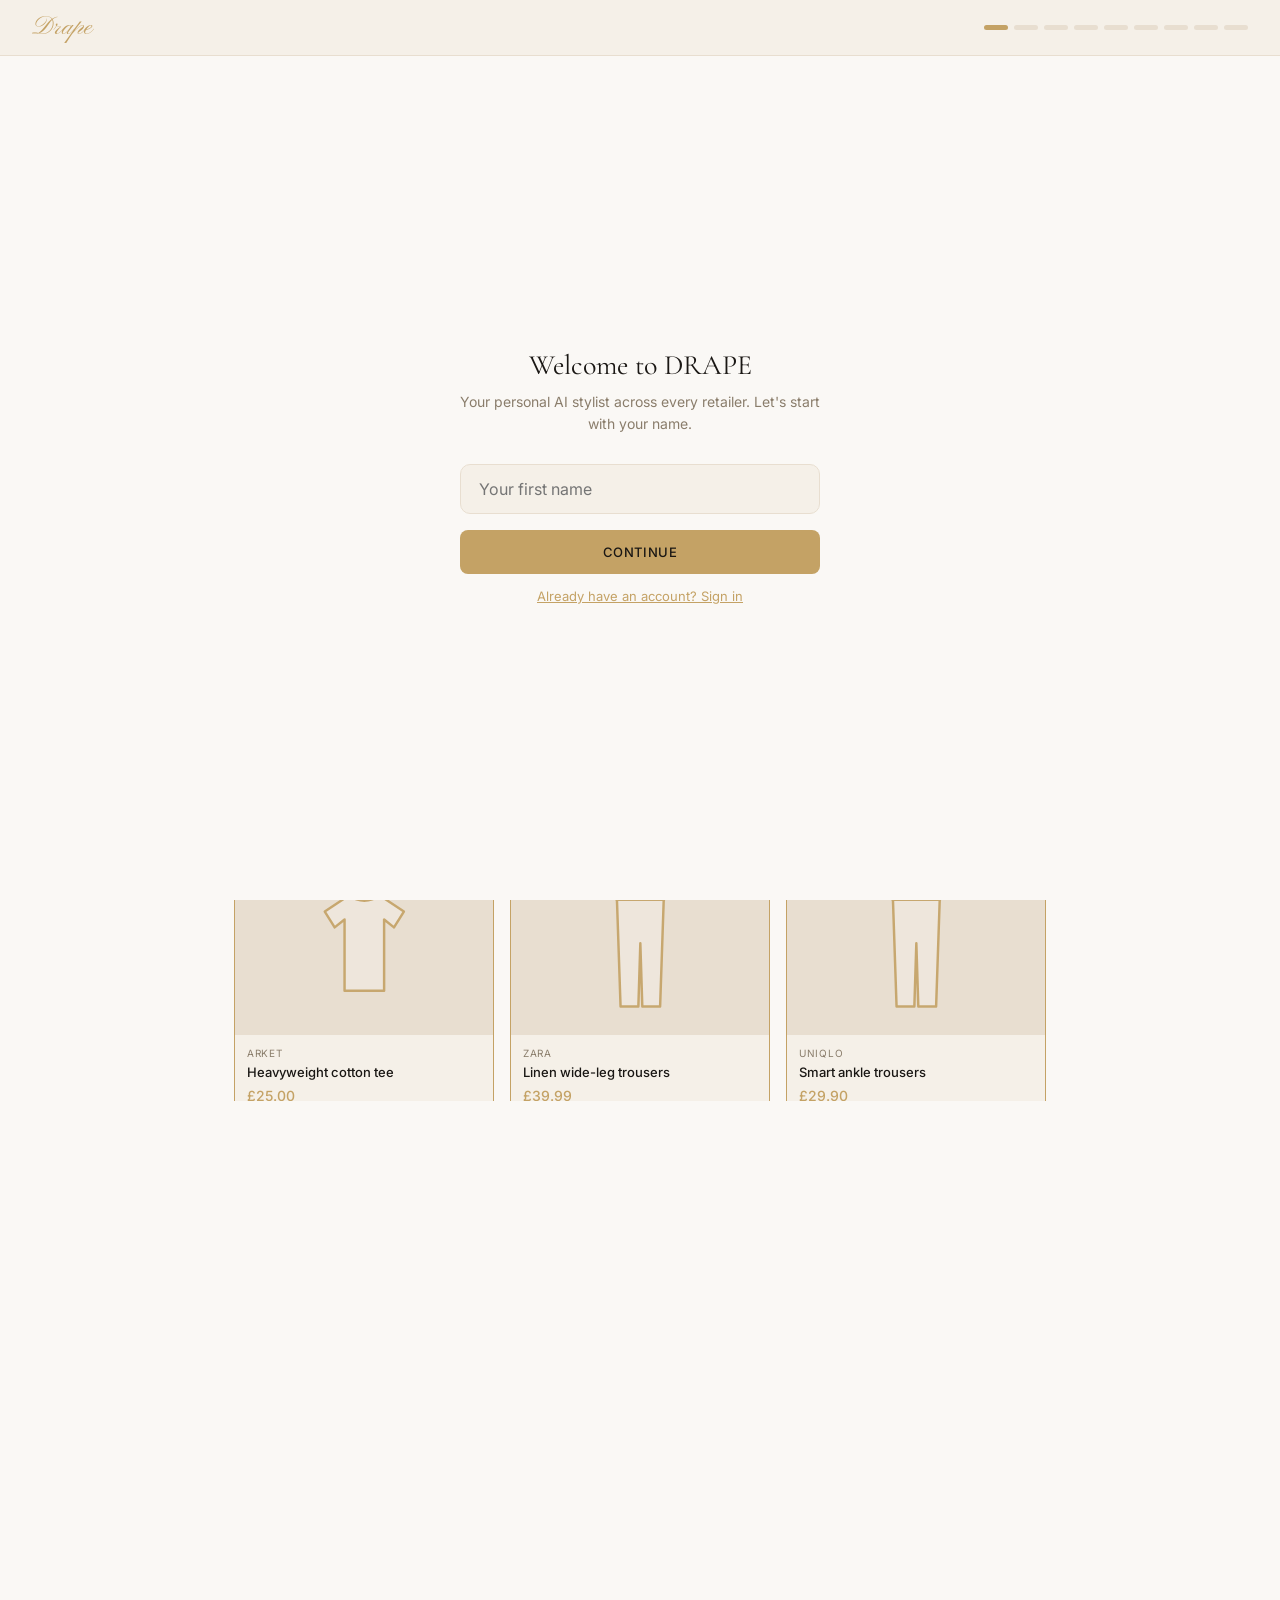
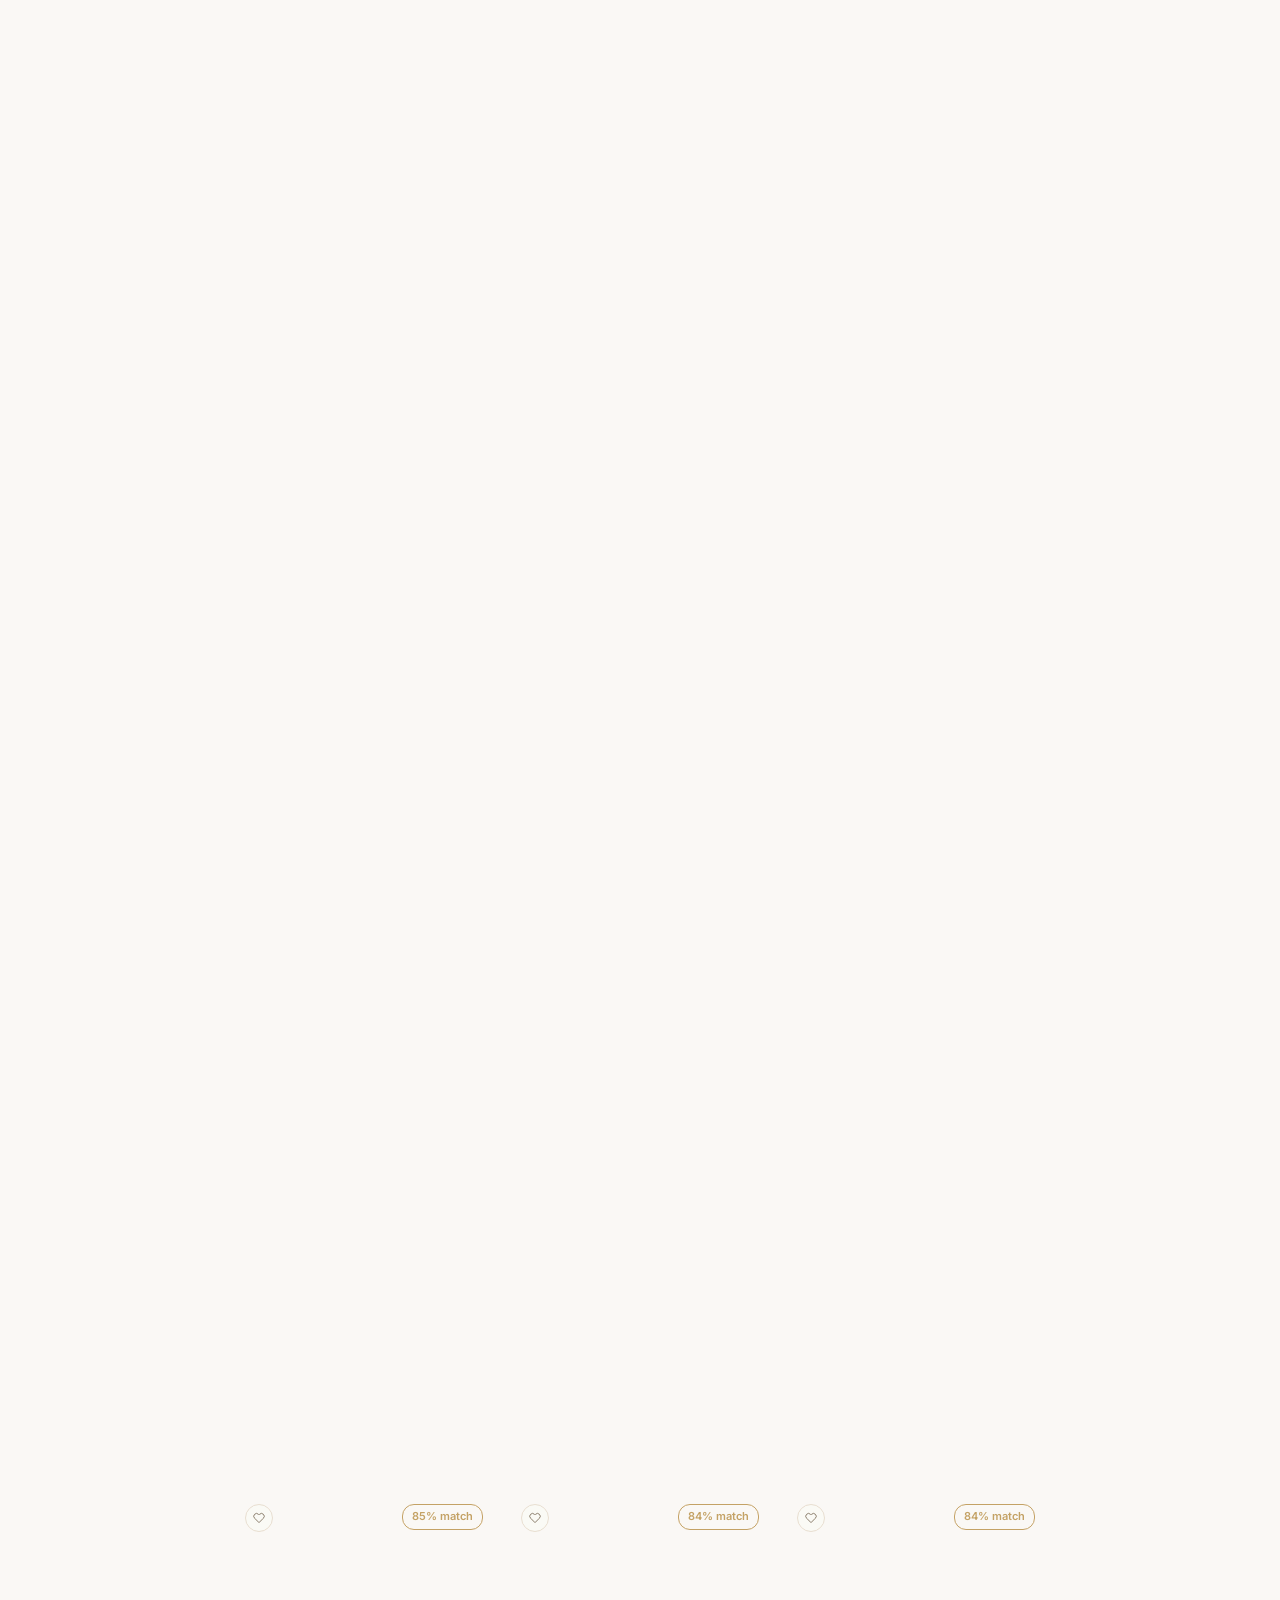
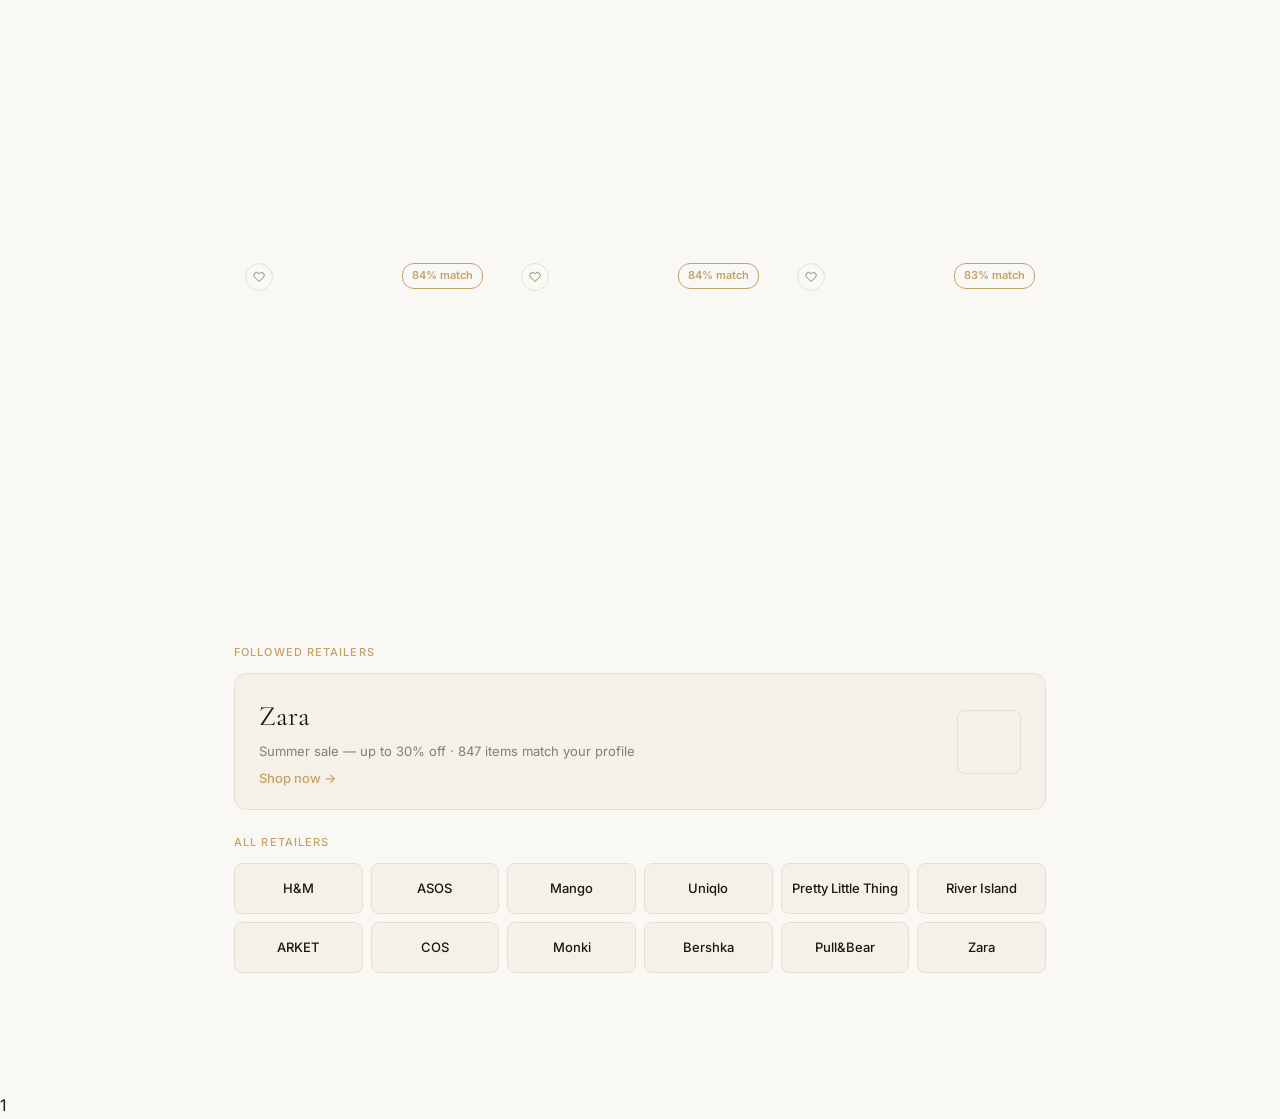
==== commit cc7cebb1: "fixed UI. added New chat button" ====
--- a/index.html
+++ b/index.html
@@ -498,6 +498,13 @@
         </div>
       </div>
       <div class="chat-input-row">
+        <button class="chat-new" onclick="resetStylistChat()" title="New chat">
+          <svg width="16" height="16" viewBox="0 0 24 24" fill="none" stroke="currentColor" stroke-width="2" stroke-linecap="round" stroke-linejoin="round">
+            <path d="M21 15a2 2 0 0 1-2 2H7l-4 4V5a2 2 0 0 1 2-2h14a2 2 0 0 1 2 2z"/>
+            <line x1="12" y1="8" x2="12" y2="16"/>
+            <line x1="8" y1="12" x2="16" y2="12"/>
+          </svg>
+        </button>
         <textarea class="chat-input" id="chatInput" placeholder="Reply to your stylist…" onkeydown="handleEnter(event)"></textarea>
         <button class="chat-send" onclick="sendMessage()">Send →</button>
       </div>
@@ -562,12 +569,11 @@
       <div class="profile-av-large" id="profileAvatar">AB</div>
       <div style="flex:1;">
         <div class="profile-name">Alicia Baquero</div>
-        <div class="profile-sub">Size M · 5'4" · Colombian · London</div>
+        <div class="profile-sub" id="profileSub"></div>
         <div class="profile-stats">
-          <div class="stat-item"><div class="stat-num">314</div><div class="stat-lbl">Matched</div></div>
-          <div class="stat-item"><div class="stat-num">18</div><div class="stat-lbl">Saved</div></div>
-          <div class="stat-item"><div class="stat-num">5</div><div class="stat-lbl">Ordered</div></div>
-          <div class="stat-item"><div class="stat-num">12</div><div class="stat-lbl">Posts</div></div>
+          <div class="stat-item"><div class="stat-num">0</div><div class="stat-lbl">Posts</div></div>
+          <div class="stat-item"><div class="stat-num">0</div><div class="stat-lbl">Followers</div></div>
+          <div class="stat-item"><div class="stat-num">0</div><div class="stat-lbl">Following</div></div>
         </div>
       </div>
       <button class="btn-outline" style="font-size:13px;padding:10px 20px;">Edit profile</button>
@@ -579,11 +585,7 @@
 
       <div class="profile-card">
         <h3>What DRAPE knows</h3>
-        <div class="knows-row"><span class="knows-label">Neutral palettes</span><div class="knows-track"><div class="knows-fill" style="width:80%"></div></div><span class="knows-pct">80%</span></div>
-        <div class="knows-row"><span class="knows-label">Oversized fits</span><div class="knows-track"><div class="knows-fill" style="width:65%"></div></div><span class="knows-pct">65%</span></div>
-        <div class="knows-row"><span class="knows-label">Loose tailoring</span><div class="knows-track"><div class="knows-fill" style="width:55%"></div></div><span class="knows-pct">55%</span></div>
-        <div class="knows-row"><span class="knows-label">Minimal print</span><div class="knows-track"><div class="knows-fill" style="width:70%"></div></div><span class="knows-pct">70%</span></div>
-        <div class="knows-row"><span class="knows-label">Bold colour</span><div class="knows-track"><div class="knows-fill" style="width:22%"></div></div><span class="knows-pct">22%</span></div>
+        <div id="knowsRows"></div>
         <div style="margin-top:6px;padding-top:10px;border-top:0.5px solid var(--divider);">
           <div style="font-size:11px;color:var(--text-muted);margin-bottom:4px;">You own everything DRAPE knows. Tap to edit or delete — instantly.</div>
           <a class="export-link" href="#">Export my data</a>
@@ -593,27 +595,12 @@
 
       <div class="profile-card">
         <h3>Your style DNA</h3>
-        <div class="dna-tags" style="margin-bottom:16px;">
-          <span class="dna-tag">Soft feminine</span>
-          <span class="dna-tag">Relaxed tailoring</span>
-          <span class="dna-tag">Earthy pinks</span>
-          <span class="dna-tag">Minimal print</span>
-          <span class="dna-tag">Smart casual</span>
-          <span class="dna-tag">Streetwear-lite</span>
-        </div>
+        <div class="dna-tags" style="margin-bottom:16px;" id="profileDNA"></div>
         <h3>Colour palette</h3>
-        <div id="profilePalette" style="display:flex;gap:8px;align-items:center;margin-bottom:16px;flex-wrap:wrap;">
-          <div style="width:28px;height:28px;border-radius:50%;background:#D4A0A8;border:1px solid var(--gold-border);"></div>
-          <div style="width:28px;height:28px;border-radius:50%;background:#A8B8D4;border:1px solid var(--gold-border);"></div>
-          <div style="width:28px;height:28px;border-radius:50%;background:#E8D9C8;border:1px solid var(--gold-border);"></div>
-          <div style="width:28px;height:28px;border-radius:50%;background:#C4A882;border:1px solid var(--gold-border);"></div>
-        </div>
+        <div id="profilePalette" style="display:flex;gap:8px;align-items:center;margin-bottom:16px;flex-wrap:wrap;"></div>
         <h3 style="margin-bottom:8px;">Avoids</h3>
-        <div id="profileAvoids">
-          <div class="avoids-row">Neons · bright red<span class="del-btn" onclick="this.closest('.avoids-row').style.opacity='0.4'">✕ delete</span></div>
-          <div class="avoids-row">Orange<span class="del-btn" onclick="this.closest('.avoids-row').style.opacity='0.4'">✕ delete</span></div>
-        </div>
-      `</div>
+        <div id="profileAvoids"></div>
+      </div>
 
 
       <div class="profile-card" style="grid-column:1/-1;">
@@ -692,7 +679,7 @@
         </a>
       </div>
       <!-- AI Stylist button -->
-      <div class="rc-stylist-bar" onclick="return showSection('stylist')">
+      <div class="rc-stylist-bar" onclick="openStylistFromRetailer()">
         <div class="rc-stylist-bar-left">
           <div class="rc-stylist-icon">
             <svg width="15" height="15" viewBox="0 0 24 24" fill="none" stroke="#1A1714" stroke-width="2"><polygon points="12 2 15.09 8.26 22 9.27 17 14.14 18.18 21.02 12 17.77 5.82 21.02 7 14.14 2 9.27 8.91 8.26 12 2"/></svg>
@@ -862,7 +849,7 @@
 <script>const ANTHROPIC_API_KEY = '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';</script>
 <script>
   const sections = ['feed', 'stylist', 'social', 'profile', 'retailer', 'cart', 'product', 'saved-posts', 'new-post'];
-  const BASE_SECTIONS = ['feed', 'stylist', 'social', 'profile', 'cart'];
+  const BASE_SECTIONS = ['feed', 'stylist', 'social', 'profile', 'cart', 'saved-posts', 'new-post'];
 
 
   /* Low-level: show one section + sync the nav highlight. No URL side-effects. */
@@ -988,6 +975,52 @@
   function setAdvisor(btn) {
     document.querySelectorAll('.advisor-btn').forEach(b => b.classList.remove('active'));
     btn.classList.add('active');
+  }
+
+  function openStylistFromRetailer() {
+    const key = storeState.key;
+    const r = key ? RETAILERS[key] : null;
+    showSection('stylist');
+    if (!r) return;
+
+    // Inject a system-level context message into the chat
+    const cw = document.getElementById('chatWindow');
+    const contextBubble = document.createElement('div');
+    contextBubble.className = 'chat-bubble bot fade-up';
+    contextBubble.innerHTML = `<div class="bubble-tag">DRAPE AI</div>You're browsing <strong>${r.name}</strong> — I'll only suggest items from here. What are you looking for?`;
+    cw.innerHTML = '';
+    cw.appendChild(contextBubble);
+    cw.scrollTop = cw.scrollHeight;
+
+    // Reset conversation and inject retailer restriction into the message history
+    stylistMessages.length = 0;
+    stylistMessages.push({
+      role: 'assistant',
+      content: `You're browsing ${r.name} — I'll only suggest items from here. What are you looking for?`
+    });
+
+    // Override the system prompt context for this session by prepending a user-side instruction
+    stylistMessages.unshift({
+      role: 'user',
+      content: `For this conversation, only recommend items from ${r.name}. Do not suggest items from any other retailer.`
+    });
+    stylistMessages.splice(1, 0, {
+      role: 'assistant',
+      content: `Understood — I'll only recommend items from ${r.name} for this session.`
+    });
+  }
+
+  function resetStylistChat() {
+    stylistMessages.length = 0;
+    hasRecommended = false;
+    const cw = document.getElementById('chatWindow');
+    cw.innerHTML = '';
+    const bubble = document.createElement('div');
+    bubble.className = 'chat-bubble bot fade-up';
+    bubble.innerHTML = '<div class="bubble-tag">DRAPE AI</div>Hi! What can I help you with today?';
+    cw.appendChild(bubble);
+    const rating = document.getElementById('chat-rating');
+    if (rating) rating.style.display = 'none';
   }
 
 
@@ -2610,11 +2643,21 @@
     navHash('#/cart');   // router renders the cart in the delivery step + shows it
   }
 
+  const GROUP_COLOURS = {
+    neutrals:'#EDE0C8', greys:'#B4B2A9', pinks:'#D4A0A8',
+    blues:'#A8B8D4', greens:'#8B9B7A', reds:'#E83030',
+    oranges:'#E87830', yellows:'#E8C020', purples:'#A050C8', teals:'#40B8A0',
+  };
+
+  // Map style tags to "what DRAPE knows" preference bars
+  const TAG_PCT = {};
+
   function loadUserProfile() {
     let profile;
     try { profile = JSON.parse(localStorage.getItem('drape_profile')); } catch(e) {}
     if (!profile) return;
 
+    // Name + avatar
     const nameEl = document.querySelector('.profile-name');
     if (nameEl && profile.name) nameEl.textContent = profile.name;
 
@@ -2624,40 +2667,78 @@
       avatarEl.textContent = parts.map(p => p[0]).join('').toUpperCase().slice(0, 2);
     }
 
-    const dnaEl = document.querySelector('.dna-tags');
+    // Subtitle: blank for now, can be extended later
+    const subEl = document.getElementById('profileSub');
+    if (subEl) subEl.textContent = '';
+
+    // Stats — derive from cart + social data where possible, else 0
+    const cartState = Cart.get();
+    const ordered = cartState.items.length; // items currently in cart as proxy
+    document.getElementById('statMatched') && (document.getElementById('statMatched').textContent = '0');
+    document.getElementById('statSaved') && (document.getElementById('statSaved').textContent = cartState.saved.length);
+    document.getElementById('statOrdered') && (document.getElementById('statOrdered').textContent = '0');
+    document.getElementById('statPosts') && (document.getElementById('statPosts').textContent = '0');
+
+   // What DRAPE knows — built from style DNA tags
+    const knowsEl = document.getElementById('knowsRows');
+    if (knowsEl && profile.styleDNA && profile.styleDNA.length) {
+      knowsEl.innerHTML = profile.styleDNA.slice(0, 5).map(tag => {
+        const pct = TAG_PCT[tag] || 0;
+        return `<div class="knows-row">
+          <span class="knows-label">${tag}</span>
+          <div class="knows-track"><div class="knows-fill" style="width:${pct}%"></div></div>
+          <span class="knows-pct">${pct}%</span>
+        </div>`;
+      }).join('');
+    } else if (knowsEl) {
+      knowsEl.innerHTML = '<div style="font-size:13px;color:var(--text-muted);">Complete onboarding to see your style profile.</div>';
+    }
+
+    // Style DNA tags
+    const dnaEl = document.getElementById('profileDNA');
     if (dnaEl && profile.styleDNA && profile.styleDNA.length) {
       dnaEl.innerHTML = profile.styleDNA.map(t => `<span class="dna-tag">${t}</span>`).join('');
-    }
-
-    const GROUP_COLOURS = {
-      neutrals:'#EDE0C8', greys:'#B4B2A9', pinks:'#D4A0A8',
-      blues:'#A8B8D4', greens:'#8B9B7A', reds:'#E83030',
-      oranges:'#E87830', yellows:'#E8C020', purples:'#A050C8', teals:'#40B8A0',
-    };
+    } else if (dnaEl) {
+      dnaEl.innerHTML = '<span style="font-size:13px;color:var(--text-muted);">No style tags yet.</span>';
+    }
+
+    // Colour palette (loves)
     const paletteEl = document.getElementById('profilePalette');
     if (paletteEl && profile.coloursLove && profile.coloursLove.length) {
       paletteEl.innerHTML = profile.coloursLove.map(id =>
-        `<div style="width:28px;height:28px;border-radius:50%;background:${GROUP_COLOURS[id]||'#ccc'};border:1px solid var(--gold-border);" title="${id}"></div>`
+        `<div title="${id}" style="width:28px;height:28px;border-radius:50%;background:${GROUP_COLOURS[id]||'#ccc'};border:1px solid var(--gold-border);"></div>`
       ).join('');
-    }
-
+    } else if (paletteEl) {
+      paletteEl.innerHTML = '<span style="font-size:13px;color:var(--text-muted);">No colours selected.</span>';
+    }
+
+    // Avoids
     const avoidsEl = document.getElementById('profileAvoids');
     if (avoidsEl && profile.coloursAvoid && profile.coloursAvoid.length) {
       avoidsEl.innerHTML = profile.coloursAvoid.map(id =>
         `<div class="avoids-row">${id.charAt(0).toUpperCase()+id.slice(1)}<span class="del-btn" onclick="this.closest('.avoids-row').style.opacity='0.4'">✕ delete</span></div>`
       ).join('');
-    }
-
+    } else if (avoidsEl) {
+      avoidsEl.innerHTML = '<div style="font-size:13px;color:var(--text-muted);padding:8px 0;">Nothing avoided yet.</div>';
+    }
+
+    // Body & fit
     const s = profile.sizes;
     if (s) {
       const heightEl = document.getElementById('profileHeight');
-      if (heightEl && s.height) heightEl.textContent = s.height;
+      if (heightEl) heightEl.textContent = (s.height && s.height.trim().length > 1) ? s.height : '—';
+
       const sizeEl = document.getElementById('profileSize');
-      if (sizeEl) { const ms = s.tshirt||s.dress||s.shirt||s.knit||''; if (ms) sizeEl.textContent = (s.system||'UK') + ' ' + ms; }
+      if (sizeEl) {
+        const ms = s.tshirt || s.dress || s.shirt || s.knit || '';
+        sizeEl.textContent = ms ? 'UK ' + ms : '—';
+      }
+
       const waistEl = document.getElementById('profileWaist');
-      if (waistEl && s.waist) waistEl.textContent = s.waist;
+      if (waistEl) waistEl.textContent = s.waist || '—';
+
       const shoeEl = document.getElementById('profileShoe');
-      if (shoeEl && s.shoe) shoeEl.textContent = (s.system||'UK') + ' ' + s.shoe;
+      if (shoeEl) shoeEl.textContent = s.shoe ? 'UK ' + s.shoe : '—';
     }
   }
 
@@ -2851,9 +2932,11 @@
       const gender = obCurrentGender === 'men' ? "Men's" : "Women's";
       const system = 'UK';
       const isCm = document.querySelector('#obHeightUnit .ob-sf-toggle-btn.active')?.textContent.trim() === 'cm';
+      const ftVal = document.getElementById('obHeightFt').value.trim();
+      const inVal = document.getElementById('obHeightIn').value.trim();
       const height = isCm
-        ? (document.getElementById('obHeightFt').value.trim() + ' cm')
-        : (document.getElementById('obHeightFt').value.trim() + "'" + document.getElementById('obHeightIn').value.trim());
+        ? (ftVal ? ftVal + ' cm' : '')
+        : (ftVal || inVal) ? (ftVal ? ftVal + "'" : '') + (inVal ? inVal + '"' : '') : '';
       return {
         gender, system, height,
         tshirt:   document.getElementById('obSizeTshirt').value,
@@ -2953,12 +3036,14 @@
       };
       localStorage.setItem('drape_onboarded', '1');
       localStorage.setItem('drape_profile', JSON.stringify(profile));
-      // A brand-new account starts with nothing liked or saved.
+      console.log('Profile saved:', profile.styleDNA);
+
       if (isSignup) {
         Social.reset();
         reelsEl.innerHTML = POSTS.map(renderReel).join('');
       }
       document.getElementById('onboarding').style.display = 'none';
+      loadUserProfile();
       showSection('social');
     };
 
--- a/style.css
+++ b/style.css
@@ -140,7 +140,7 @@
 .search-input {
   flex: 1; min-height: 44px; padding: 13px 18px;
   background: var(--warm-white); border: 0.5px solid var(--sand);
-  border-right: none; border-radius: 8px 0 0 8px;
+  border-right: none; border-radius: 0;
   font-size: 14px; font-family: var(--font-body); color: var(--text-dark);
   outline: none; transition: border-color 0.15s;
 }
@@ -530,13 +530,15 @@
 .rc-hero {
   background: var(--gold-pale); border-bottom: 0.5px solid var(--gold-border);
   padding: 24px 40px 20px; display: flex; align-items: flex-start; gap: 24px;
-}
+  flex-wrap: nowrap;
+}
+.rc-brand-info { flex: 1; min-width: 0; max-width: calc(100% - 140px); }
+
 .rc-logo-box {
   width: 64px; height: 64px; background: var(--cream); border: 1px solid var(--gold-border);
   border-radius: 10px; display: flex; align-items: center; justify-content: center; flex-shrink: 0;
 }
 .rc-logo-text { font-family: var(--font-display); font-size: 20px; font-weight: 400; color: var(--text-dark); }
-.rc-brand-info { flex: 1; }
 .rc-title-row { display: flex; align-items: center; gap: 12px; margin-bottom: 8px; }
 .rc-brand-h2 { font-family: var(--font-display); font-size: 26px; font-weight: 400; color: var(--text-dark); }
 .rc-follow-btn {
@@ -562,22 +564,26 @@
 /* AI Stylist bar inside retailer hero */
 .rc-stylist-bar {
   background: var(--gold); border-radius: 8px; padding: 10px 14px;
-  display: flex; align-items: center; justify-content: space-between;
-  cursor: pointer; transition: opacity 0.2s; margin-bottom: 10px; max-width: 520px;
+  display: flex; flex-direction: row; align-items: center; justify-content: space-between;
+  cursor: pointer; transition: opacity 0.2s; margin-bottom: 10px; max-width: 100%;
+  gap: 12px;
 }
 .rc-stylist-bar:hover { opacity: 0.9; }
-.rc-stylist-bar-left { display: flex; align-items: center; gap: 10px; }
+.rc-stylist-bar-left {
+  display: flex; flex-direction: row; align-items: center; gap: 10px;
+  flex: 1; min-width: 0;
+}
 .rc-stylist-icon {
-  width: 28px; height: 28px; border-radius: 50%;
+  width: 28px; height: 28px; border-radius: 50%; flex-shrink: 0;
   background: rgba(26,23,20,0.12); display: flex; align-items: center; justify-content: center;
 }
-.rc-stylist-title { font-size: 13px; font-weight: 500; color: var(--on-gold); }
-.rc-stylist-sub { font-size: 11px; color: rgba(26,23,20,0.7); }
+.rc-stylist-title { font-size: 13px; font-weight: 500; color: var(--on-gold); white-space: nowrap; }
+.rc-stylist-sub { font-size: 11px; color: rgba(26,23,20,0.7); white-space: nowrap; }
 
 .rc-brand-sub { font-size: 13px; color: var(--text-mid); margin-bottom: 10px; }
 .rc-tags { display: flex; gap: 6px; flex-wrap: wrap; }
 .rc-tag-pill { font-size: 11px; padding: 4px 12px; border-radius: 20px; background: var(--sand); border: 0.5px solid var(--sand); color: var(--warm-stone); }
-.rc-overall { margin-left: auto; text-align: center; flex-shrink: 0; padding-top: 4px; }
+.rc-overall { margin-left: auto; text-align: center; flex-shrink: 0; padding-top: 4px; align-self: center; }
 .rc-overall-num { font-family: var(--font-display); font-size: 42px; font-weight: 400; color: var(--gold); line-height: 1; }
 .rc-overall-lbl { font-size: 12px; color: var(--text-muted); line-height: 1.4; margin-top: 4px; }
 
@@ -1498,4 +1504,13 @@
 
 /* override reel-card to allow bottom panel */
 .reel-card { overflow: visible; }
-.reel-media { border-radius: 24px 24px 0 0; overflow: hidden; }+.reel-media { border-radius: 24px 24px 0 0; overflow: hidden; }
+
+.chat-new {
+  width: 48px; height: 48px; flex-shrink: 0;
+  background: var(--cream); border: 1px solid var(--gold-border);
+  border-right: none; border-radius: 8px 0 0 8px;
+  display: flex; align-items: center; justify-content: center;
+  color: var(--gold); cursor: pointer; transition: all 0.15s;
+}
+.chat-new:hover { background: var(--gold-pale); color: var(--gold); }
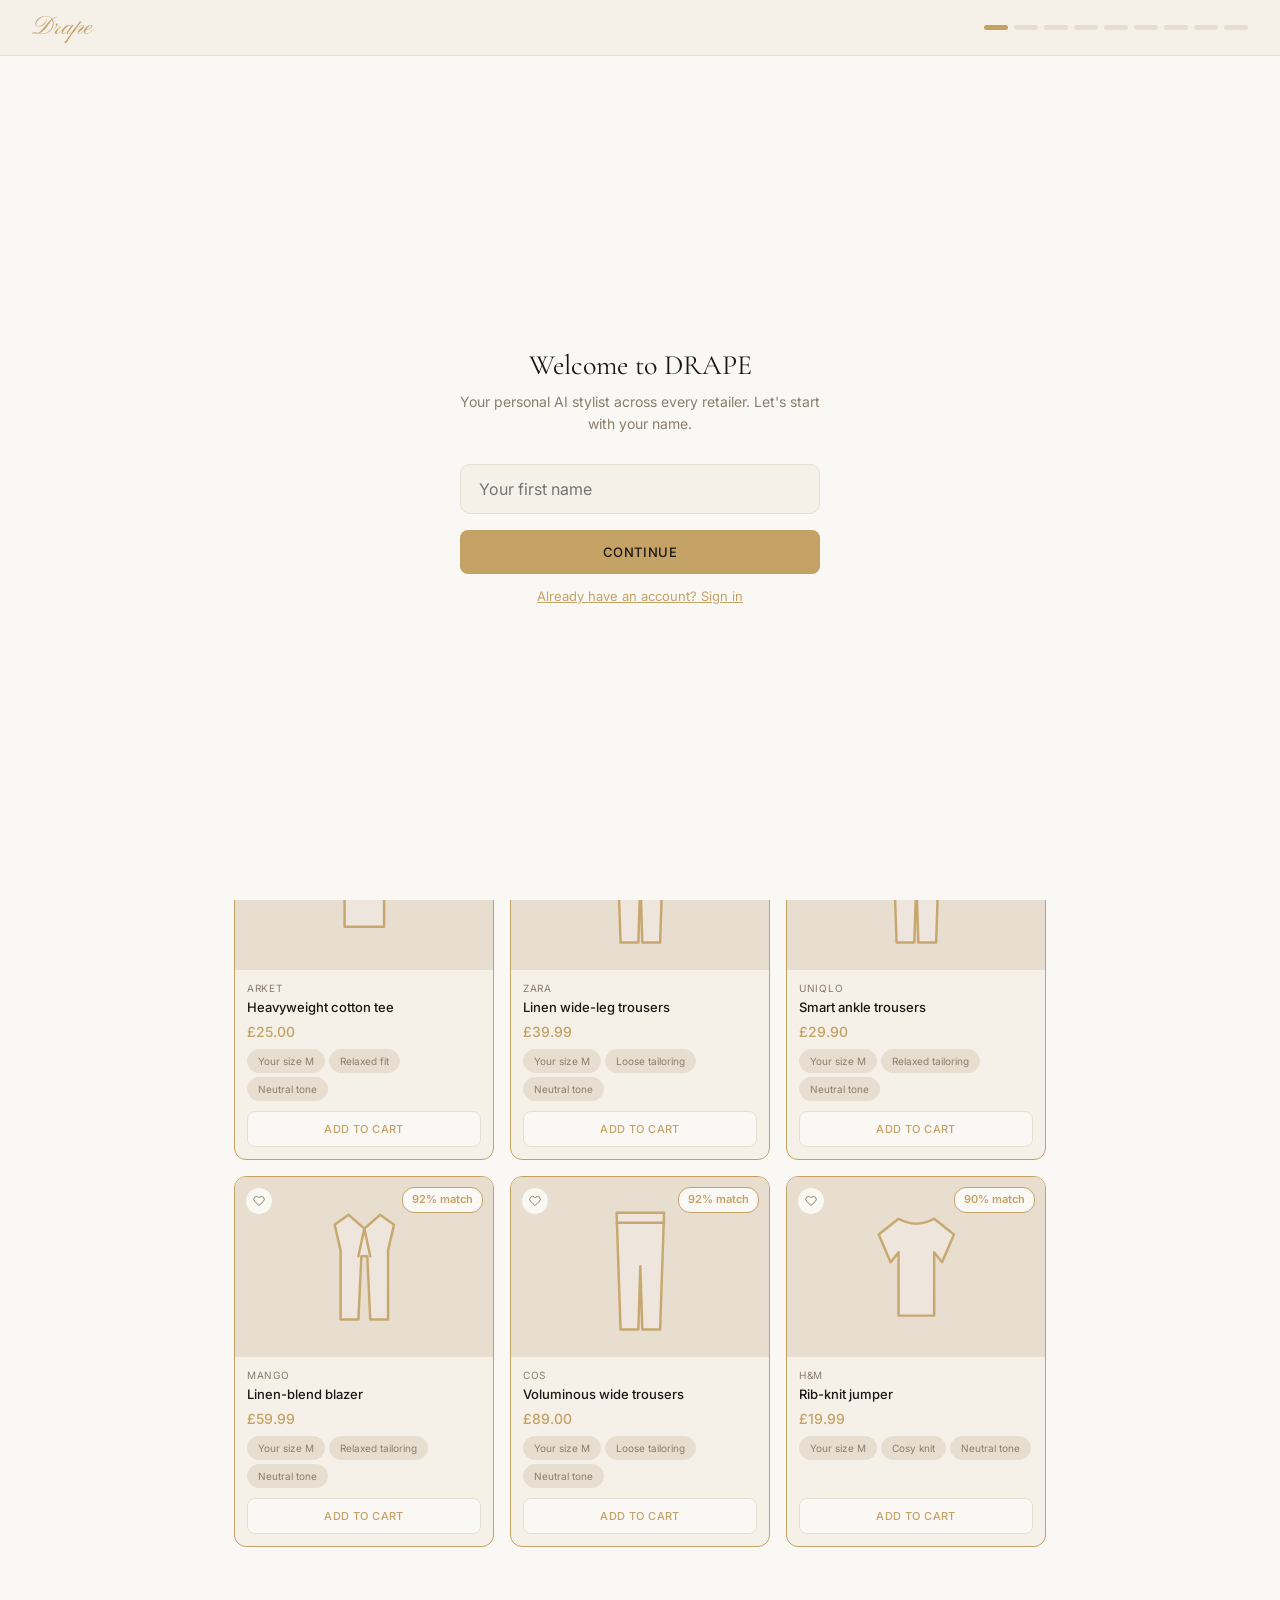
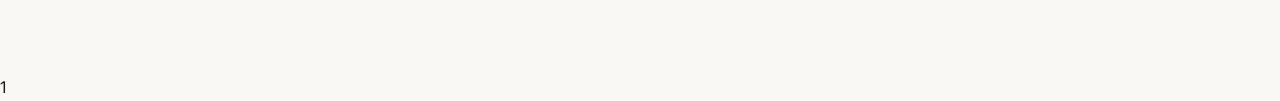
==== commit c7f59e41: "edited home page" ====
--- a/index.html
+++ b/index.html
@@ -24,7 +24,6 @@
       <svg class="nav-cart-icon" width="15" height="15" viewBox="0 0 24 24" fill="none" stroke="currentColor" stroke-width="2"><circle cx="9" cy="21" r="1"/><circle cx="20" cy="21" r="1"/><path d="M1 1h4l2.68 13.39a2 2 0 0 0 2 1.61h9.72a2 2 0 0 0 2-1.61L23 6H6"/></svg>
       Cart<span class="nav-cart-count" id="navCartCount" style="display:none;">0</span>
     </a>
-    <a href="#" class="nav-cta" onclick="return showSection('stylist')">Get Started</a>
   </div>
 </nav>
 
@@ -366,36 +365,12 @@
 ══════════════════════════════════════ -->
 <section id="feed" class="active">
 
-
-  <div class="feed-hero fade-up">
-    <h1>One app.<br><em>Every retailer.</em><br>One AI that knows you.</h1>
-    <p>Discover fashion multiple retailers, filtered to your size, style, and taste. No more switching tabs.</p>
-    <div class="hero-actions">
-      <button class="btn-primary" onclick="return showSection('stylist')">
-        <svg width="16" height="16" viewBox="0 0 24 24" fill="none" stroke="currentColor" stroke-width="2"><polygon points="12 2 15.09 8.26 22 9.27 17 14.14 18.18 21.02 12 17.77 5.82 21.02 7 14.14 2 9.27 8.91 8.26 12 2"/></svg>
-        Talk to my stylist
-      </button>
-      <button class="btn-outline" onclick="return showSection('social')">See what's trending</button>
-    </div>
-  </div>
-
-
   <div class="feed-content">
 
 
   <div class="search-wrapper fade-up delay-1">
     <input class="search-input" id="homeSearch" type="text" placeholder="Search retailers, brands, styles…" autocomplete="off" onkeydown="if(event.key==='Enter'){event.preventDefault();submitHomeSearch();}">
     <button class="search-btn" onclick="submitHomeSearch()">Search</button>
-  </div>
-
-
-  <div class="pill-row fade-up delay-1">
-    <span class="pill on" onclick="togglePill(this)">For you</span>
-    <span class="pill" onclick="togglePill(this)">Today's Deals</span>
-    <span class="pill" onclick="togglePill(this)">Trending</span>
-    <span class="pill" onclick="togglePill(this)">Clothing</span>
-    <span class="pill" onclick="togglePill(this)">Accessories</span>
-    <span class="pill" onclick="togglePill(this)">Shoes</span>
   </div>
 
 
@@ -411,14 +386,22 @@
     </div>
     <svg width="18" height="18" viewBox="0 0 24 24" fill="none" stroke="rgba(26,23,20,0.55)" stroke-width="2"><line x1="5" y1="12" x2="19" y2="12"/><polyline points="12 5 19 12 12 19"/></svg>
   </div>
+  <div class="stylist-bar fade-up delay-2" onclick="return showSection('social')">
+    <div class="stylist-bar-left">
+      <div class="stylist-icon">
+        <svg width="18" height="18" viewBox="0 0 24 24" fill="none" stroke="#1A1714" stroke-width="2"><polygon points="12 2 15.09 8.26 22 9.27 17 14.14 18.18 21.02 12 17.77 5.82 21.02 7 14.14 2 9.27 8.91 8.26 12 2"/></svg>
+      </div>
+      <div>
+        <div class="stylist-bar-title">See what's trending</div>
+        <div class="stylist-bar-sub">Discover the latest styles and trends that fit your style</div>
+      </div>
+    </div>
+    <svg width="18" height="18" viewBox="0 0 24 24" fill="none" stroke="rgba(26,23,20,0.55)" stroke-width="2"><line x1="5" y1="12" x2="19" y2="12"/><polyline points="12 5 19 12 12 19"/></svg>
+  </div>
 
 
   <!-- Filtered product results for the active pill (shared catalogue, same cards as store pages) -->
-  <div class="section-label fade-up delay-2 home-grid-head">
-    <span id="homeGridLabel">For you</span>
-    <span id="homeGridCount" class="home-grid-count"></span>
-  </div>
-  <div class="rc-grid home-grid fade-up delay-2" id="homeGrid"></div>
+
 
 
   <div class="section-label fade-up delay-2">Followed Retailers</div>
@@ -447,6 +430,21 @@
     <div class="retailer-tile" onclick="openRetailer('pullbear')"><div class="r-name">Pull&Bear</div></div>
     <div class="retailer-tile" onclick="openRetailer('zara')"><div class="r-name">Zara</div></div>
   </div>
+
+  <div class="pill-row fade-up delay-1">
+    <span class="pill on" onclick="togglePill(this)">For you</span>
+    <span class="pill" onclick="togglePill(this)">Today's Deals</span>
+    <span class="pill" onclick="togglePill(this)">Trending</span>
+    <span class="pill" onclick="togglePill(this)">Clothing</span>
+    <span class="pill" onclick="togglePill(this)">Accessories</span>
+    <span class="pill" onclick="togglePill(this)">Shoes</span>
+  </div>
+
+  <div class="section-label fade-up delay-2 home-grid-head">
+    <span id="homeGridLabel">For you</span>
+    <span id="homeGridCount" class="home-grid-count"></span>
+  </div>
+  <div class="rc-grid home-grid fade-up delay-2" id="homeGrid"></div>
 
 
   </div>
@@ -809,33 +807,6 @@
   </div>
 </section>
 
-<!-- ─── BOTTOM NAV ─── -->
-<nav class="bottom-nav">
-  <button class="bnav-item active" id="bnav-feed" onclick="return showSection('feed')">
-    <svg class="bnav-icon" viewBox="0 0 24 24" fill="none" stroke="currentColor" stroke-width="1.5"><path d="M3 9l9-7 9 7v11a2 2 0 0 1-2 2H5a2 2 0 0 1-2-2z"/></svg>
-    Feed
-  </button>
-  <button class="bnav-item" id="bnav-stylist" onclick="return showSection('stylist')">
-    <svg class="bnav-icon" viewBox="0 0 24 24" fill="none" stroke="currentColor" stroke-width="1.5"><polygon points="12 2 15.09 8.26 22 9.27 17 14.14 18.18 21.02 12 17.77 5.82 21.02 7 14.14 2 9.27 8.91 8.26 12 2"/></svg>
-    Stylist
-  </button>
-  <button class="bnav-item" id="bnav-social" onclick="return showSection('social')">
-    <svg class="bnav-icon" viewBox="0 0 24 24" fill="none" stroke="currentColor" stroke-width="1.5"><path d="M17 21v-2a4 4 0 0 0-4-4H5a4 4 0 0 0-4 4v2"/><circle cx="9" cy="7" r="4"/><path d="M23 21v-2a4 4 0 0 0-3-3.87"/><path d="M16 3.13a4 4 0 0 1 0 7.75"/></svg>
-    Social
-  </button>
-  <button class="bnav-item" id="bnav-profile" onclick="return showSection('profile')">
-    <svg class="bnav-icon" viewBox="0 0 24 24" fill="none" stroke="currentColor" stroke-width="1.5"><path d="M20 21v-2a4 4 0 0 0-4-4H8a4 4 0 0 0-4 4v2"/><circle cx="12" cy="7" r="4"/></svg>
-    Profile
-  </button>
-  <button class="bnav-item" id="bnav-cart" onclick="return showSection('cart')">
-    <span class="bnav-icon-wrap">
-      <svg class="bnav-icon" viewBox="0 0 24 24" fill="none" stroke="currentColor" stroke-width="1.5"><circle cx="9" cy="21" r="1"/><circle cx="20" cy="21" r="1"/><path d="M1 1h4l2.68 13.39a2 2 0 0 0 2 1.61h9.72a2 2 0 0 0 2-1.61L23 6H6"/></svg>
-      <span class="bnav-badge" id="bnavCartCount" style="display:none;">0</span>
-    </span>
-    Cart
-  </button>
-</nav>
-
 <!-- Compose FAB (social only) -->
 <button class="compose-btn" id="composeFab" style="display:none;" title="New post" onclick="return showSection('new-post')">
   <svg width="22" height="22" viewBox="0 0 24 24" fill="none" stroke="#1A1714" stroke-width="2"><line x1="12" y1="5" x2="12" y2="19"/><line x1="5" y1="12" x2="19" y2="12"/></svg>
@@ -951,7 +922,7 @@
     if (lbl) lbl.textContent = homeFilter;
     const cnt = document.getElementById('homeGridCount');
     if (cnt) cnt.textContent = list.length + ' item' + (list.length === 1 ? '' : 's');
-    const top = list.slice(0, 24);
+    const top = list.slice(0, 6);
     grid.innerHTML = top.length
       ? top.map(e => renderCard(e.it, e.brand, e.key, e.idx)).join('')
       : '<div class="rc-grid-empty">Nothing here right now — try another filter.</div>';
@@ -1058,9 +1029,9 @@
 
 Ask the user clarifying questions before giving any recommendations. It's very important to ask questions one at a time.
 
-IMPORTANT: When recommending products, you MUST only recommend items that exist in the DRAPE catalogue below. Always pick 2-4 real items from this list that best match the user's request. Format recommendations by outputting a special JSON block at the end of your message like this:
-
-RECOMMENDATIONS:[{"retailer":"Zara","index":0},{"retailer":"Mango","index":2}]
+Do not use emdashes in your response nor * in your responses.
+
+IMPORTANT: When recommending products, you MUST only recommend items that exist in the DRAPE catalogue below. Always pick 2-4 real items from this list that best match the user's request. Ask clarifying questions one at a time. Do not ask multiple at once.
 
 The retailer must match exactly (case-sensitive). The index is the item's position (0-based) in that retailer's items array.
 
--- a/style.css
+++ b/style.css
@@ -50,22 +50,25 @@
 ::-webkit-scrollbar-thumb { background: var(--gold-mid); border-radius: 2px; }
 
 /* ─── TOP NAV ─── */
-nav {
+nav:not(.bottom-nav) {
   position: fixed; top: 0; left: 0; right: 0; z-index: 100;
   background: rgba(250,248,245,0.92);
   backdrop-filter: blur(12px);
   border-bottom: 0.5px solid var(--gold-border);
   padding: 0 40px;
   height: 64px;
-  display: flex; align-items: center; justify-content: space-between;
+  display: grid;
+  grid-template-columns: 1fr auto 1fr;
+  align-items: center;
 }
 .nav-logo {
   font-family: var(--font-script);
   font-size: 32px; font-weight: 400;
   color: var(--gold); letter-spacing: 0;
-  line-height: 1; text-decoration: none;
-}
-.nav-links { display: flex; gap: 32px; align-items: center; }
+  text-decoration: none;
+  flex-shrink: 0;
+}
+.nav-links { display: flex; gap: 32px; align-items: center; justify-content: center; }
 .nav-links a {
   font-size: 13px; font-weight: 400; color: var(--text-mid);
   text-decoration: none; letter-spacing: 0.04em;
@@ -169,7 +172,7 @@
 .pill.on { background: var(--gold); color: var(--on-gold); border-color: var(--gold); }
 
 .stylist-bar {
-  margin: 0 0 32px;
+  margin: 0 0 10px;
   background: var(--gold); border-radius: 10px;
   padding: 14px 20px;
   display: flex; align-items: center; justify-content: space-between;
